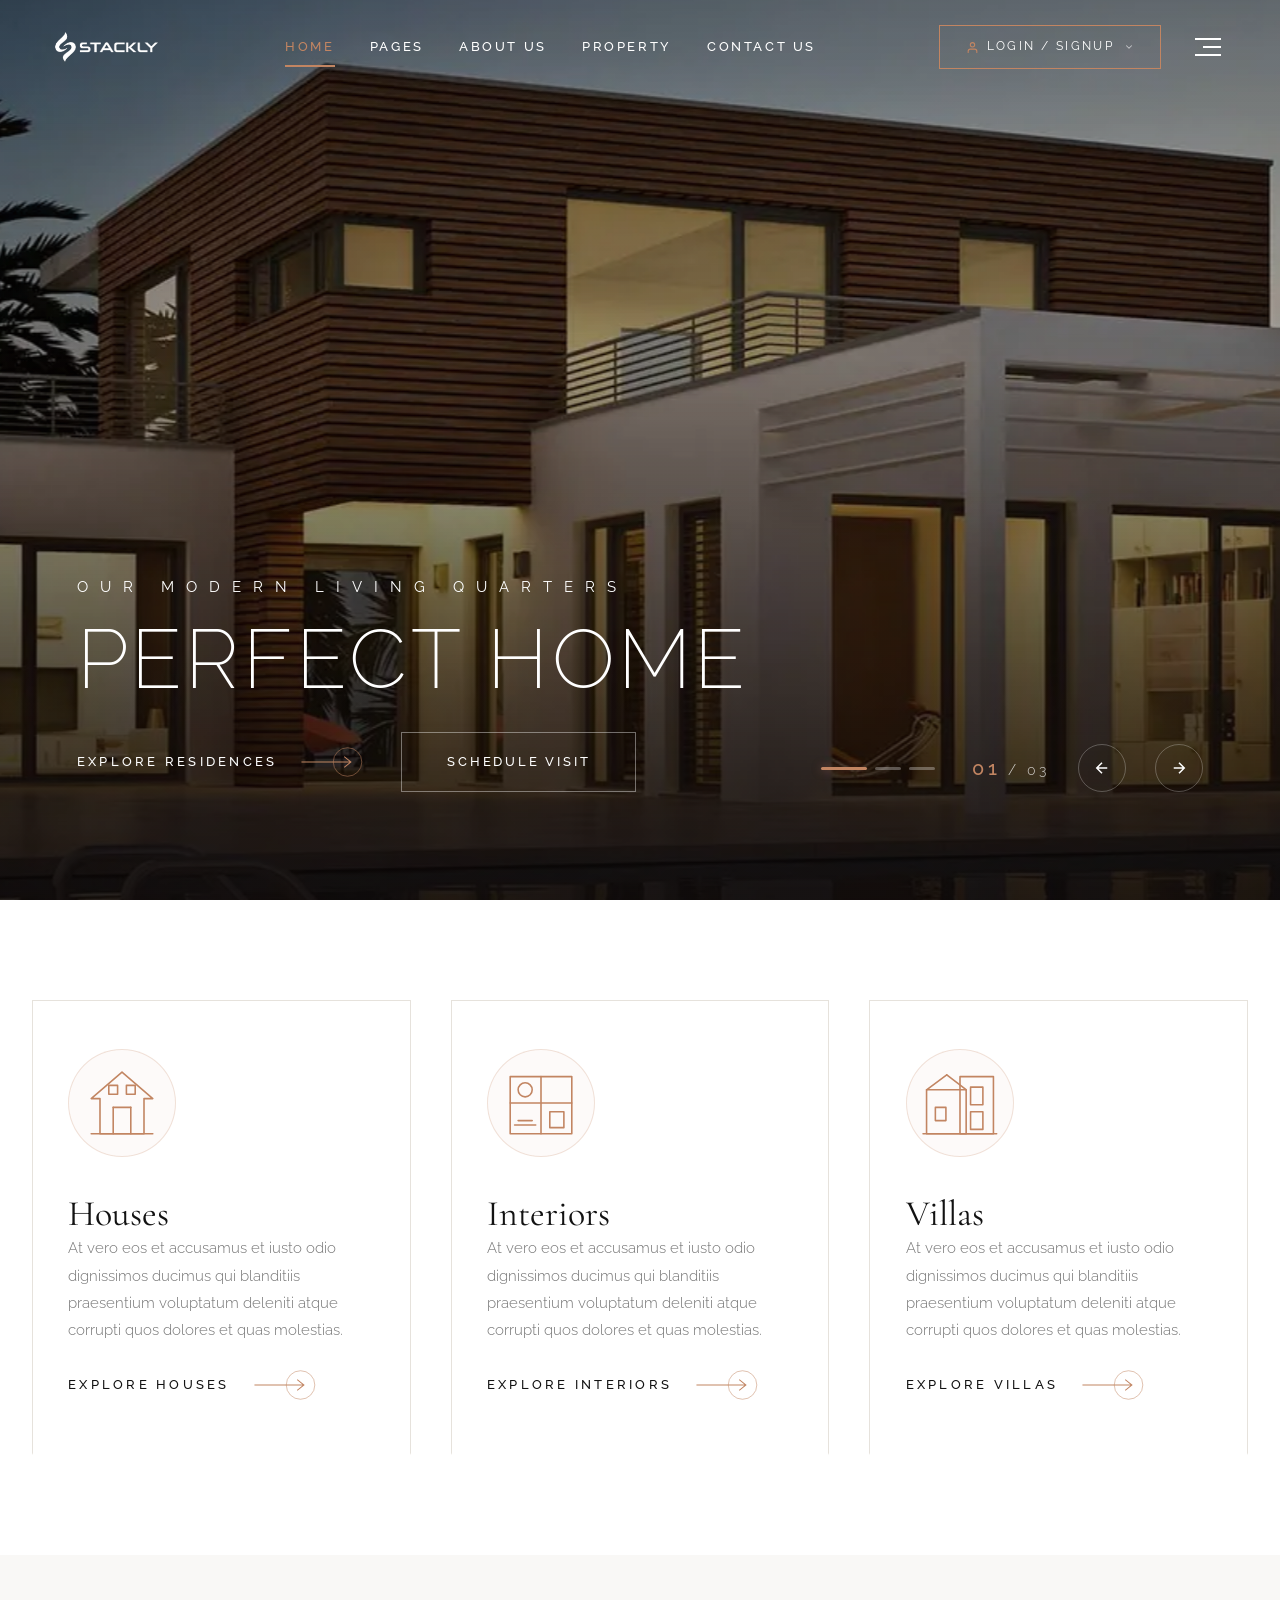
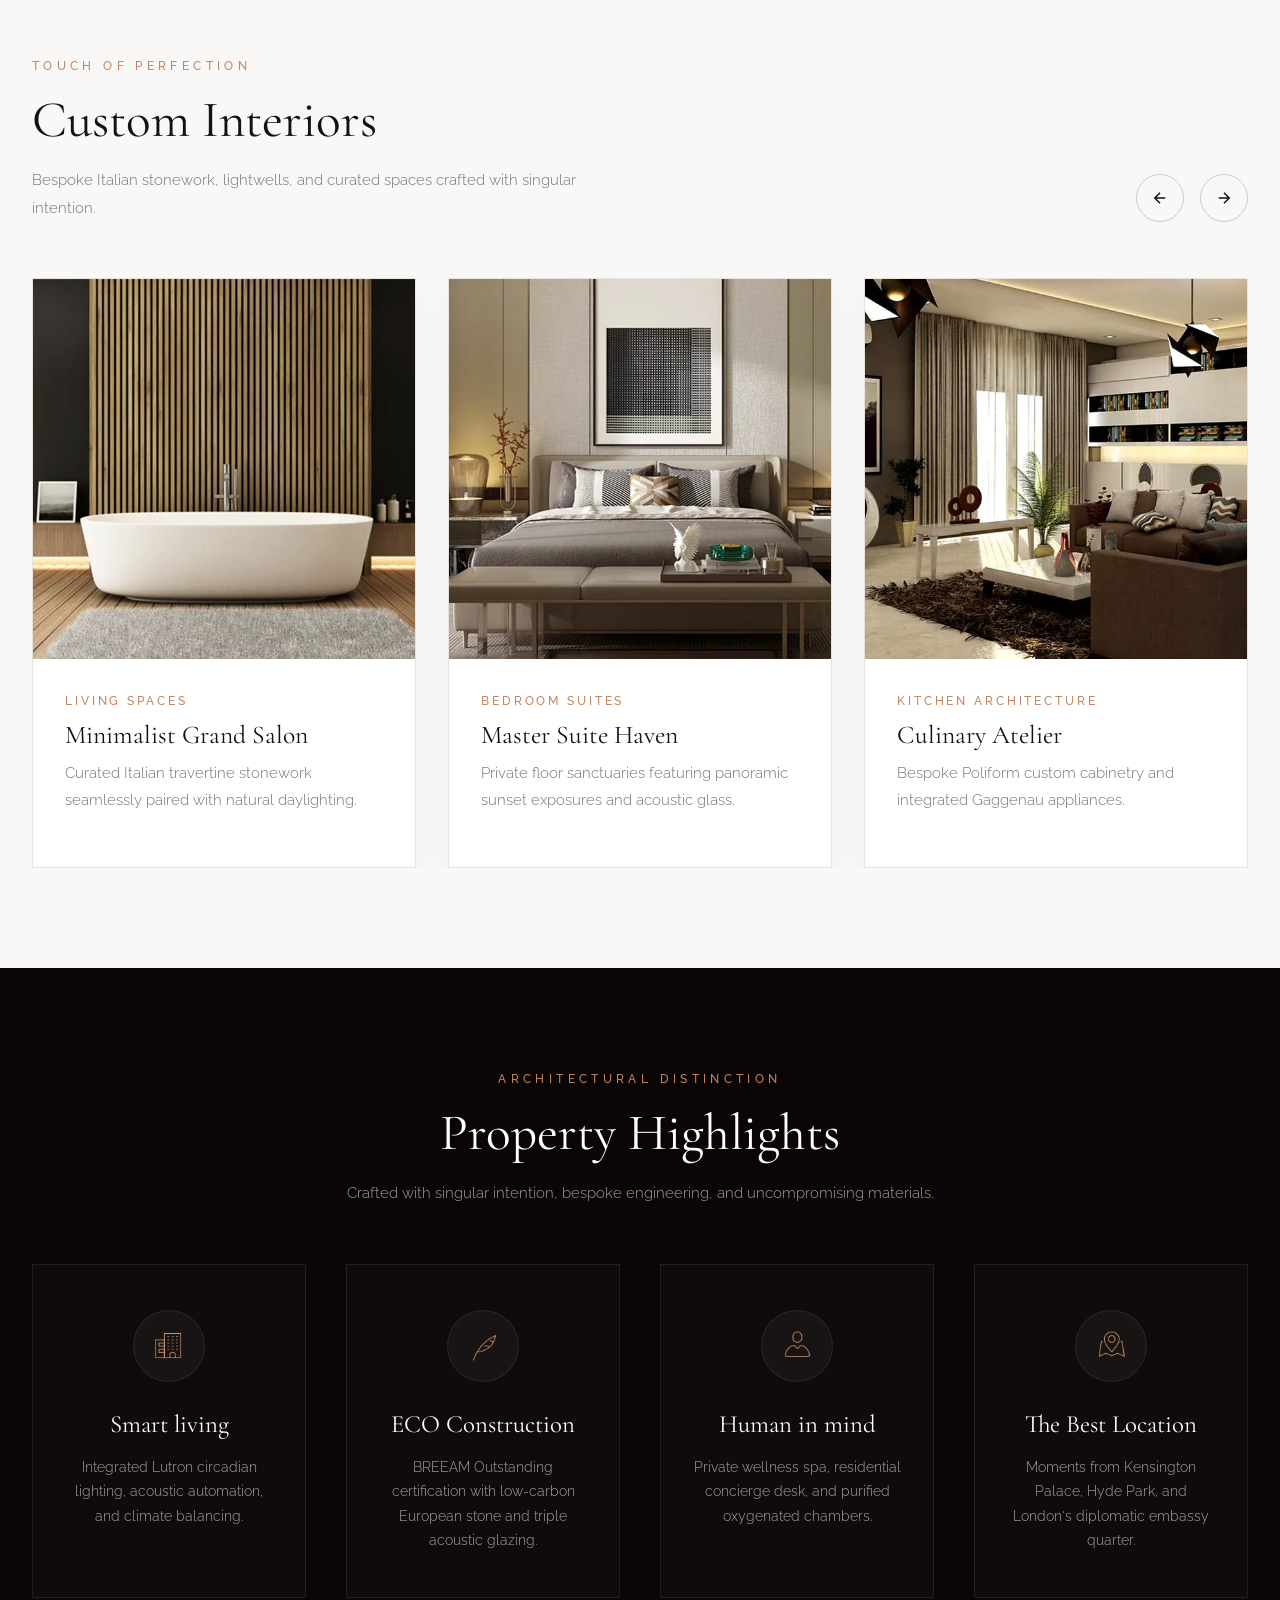
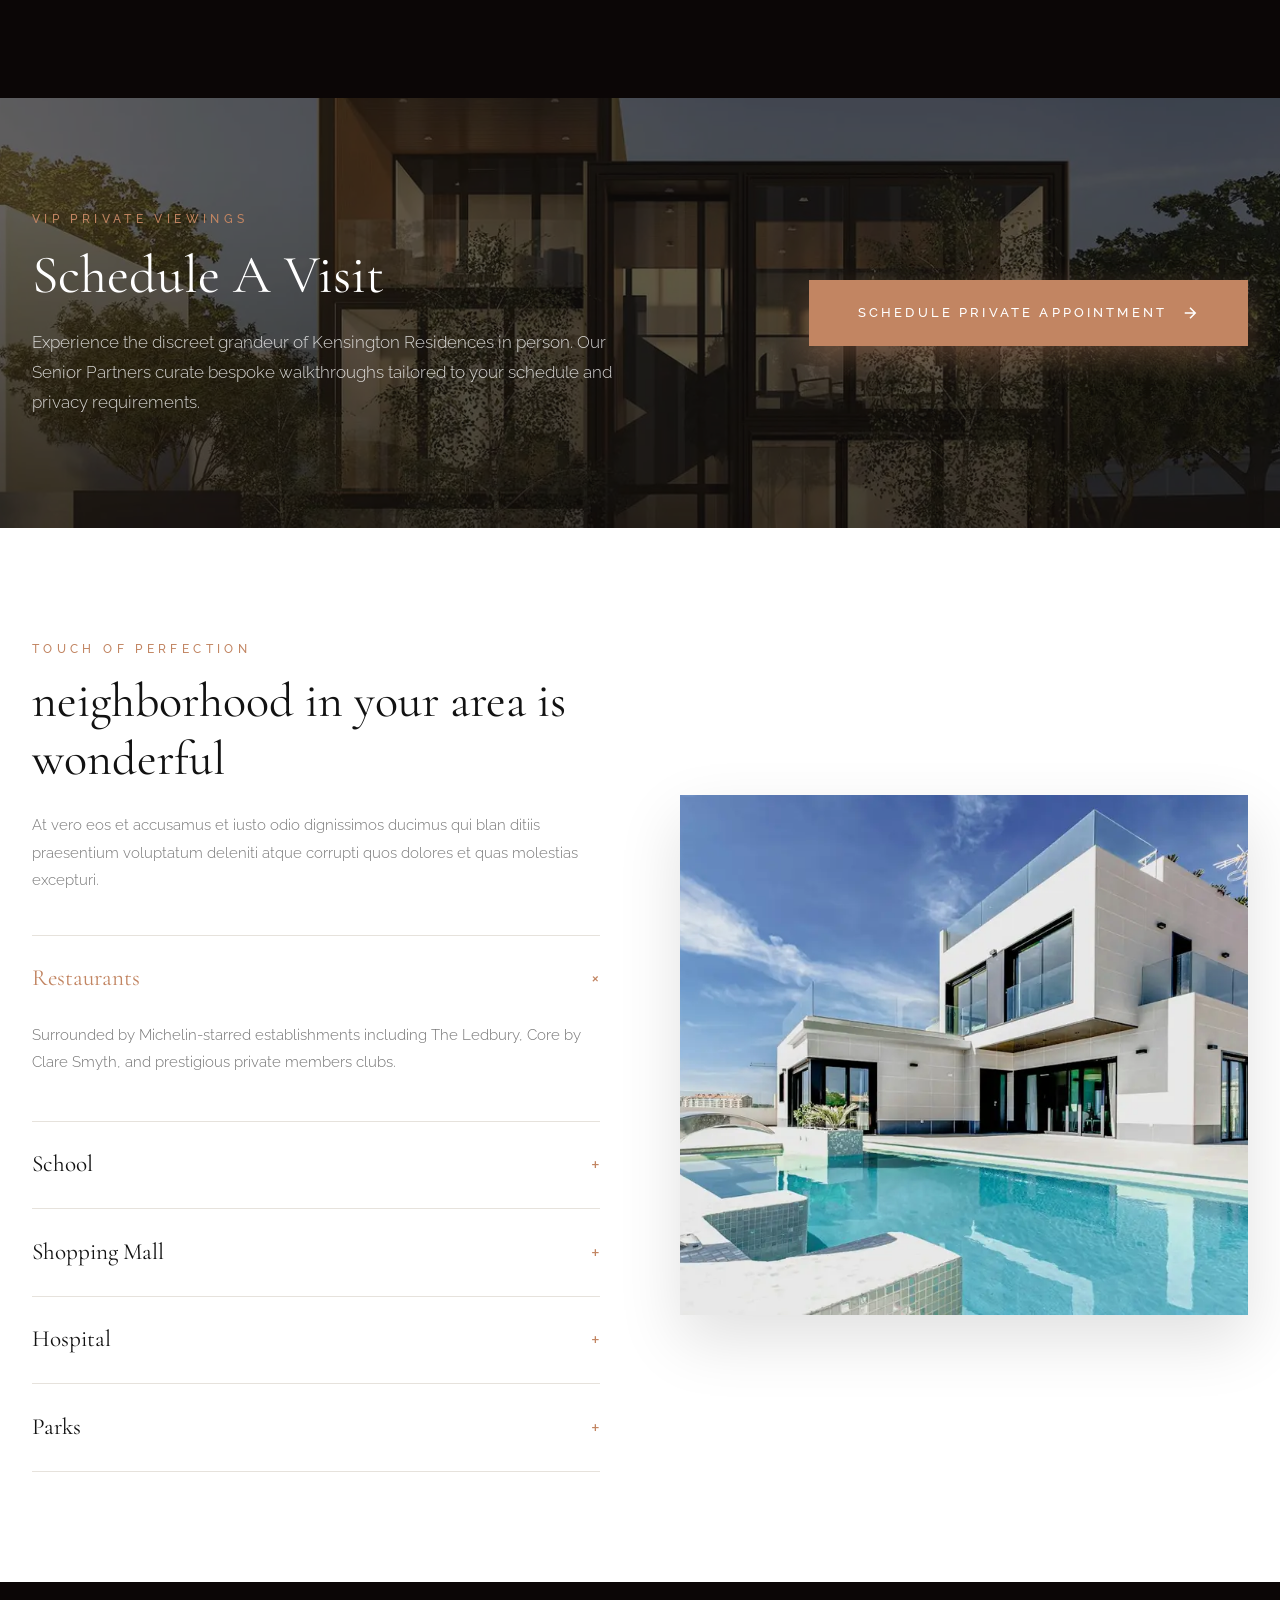
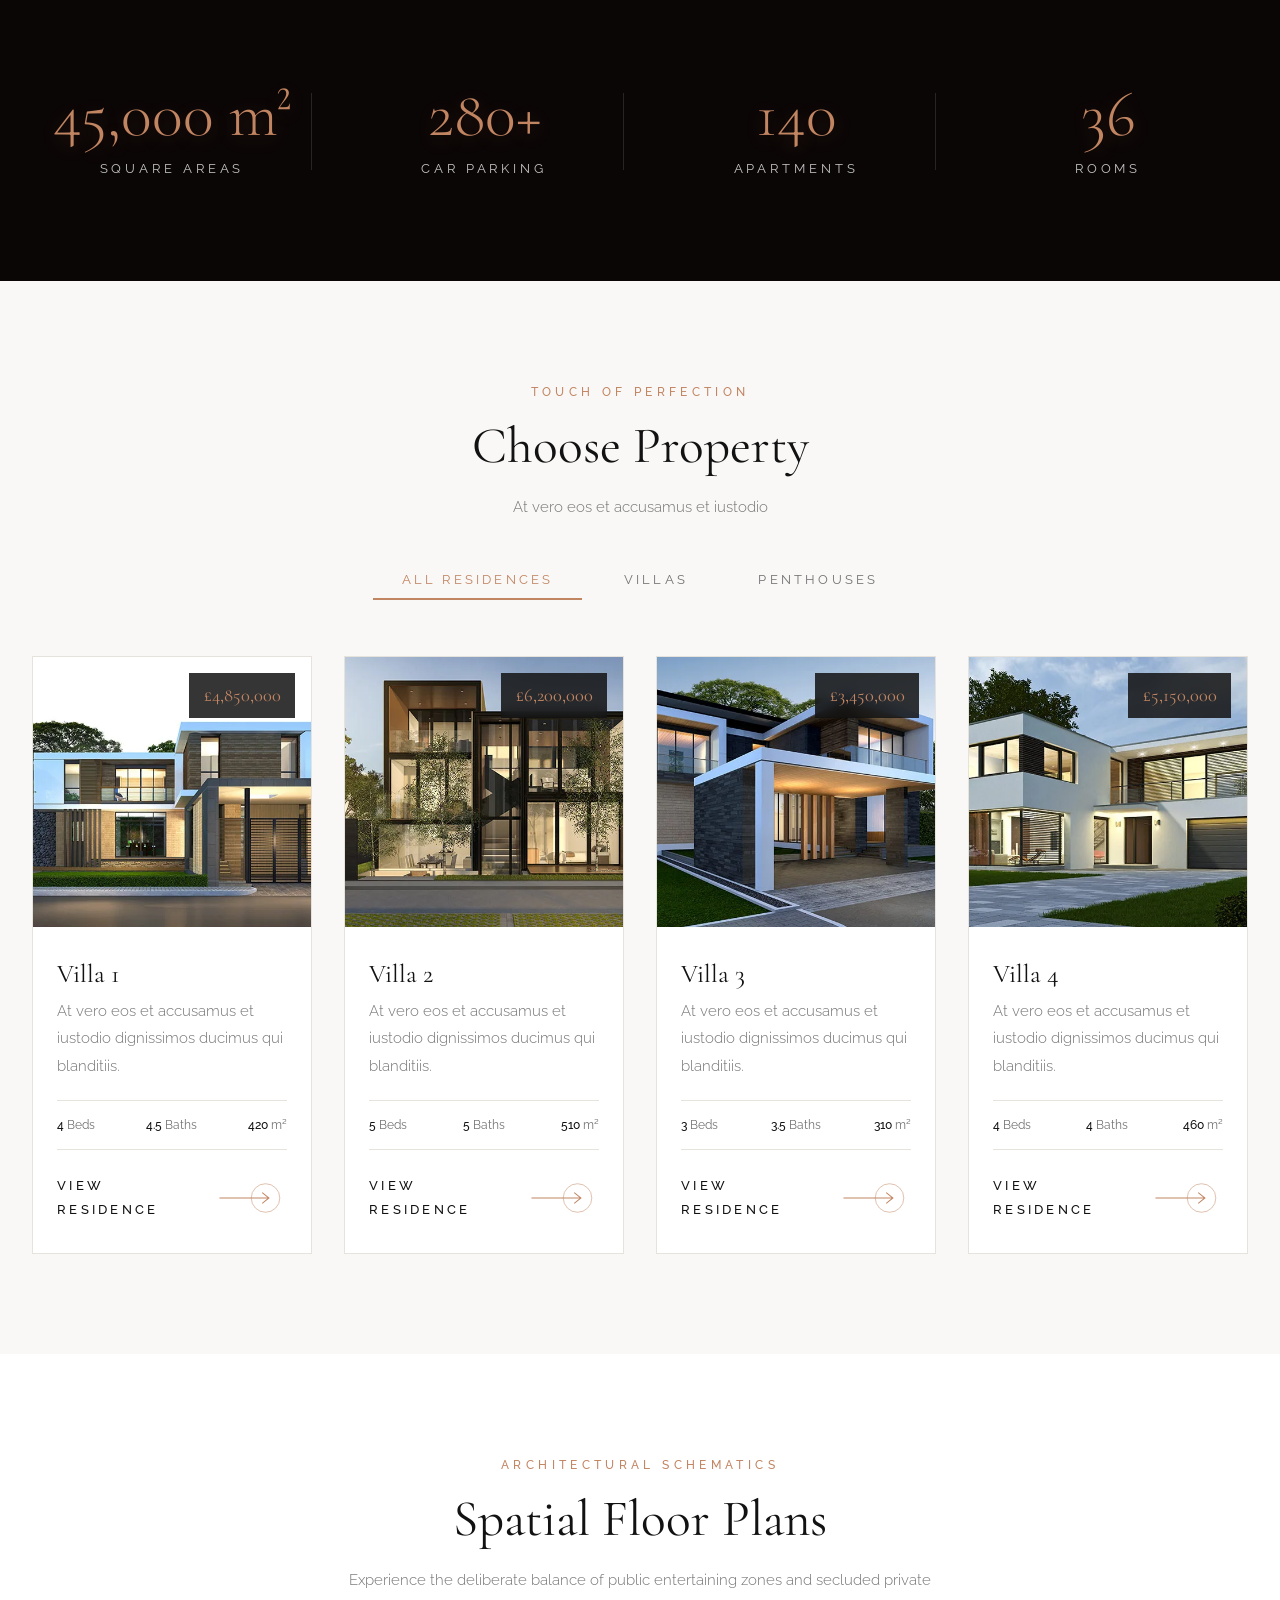
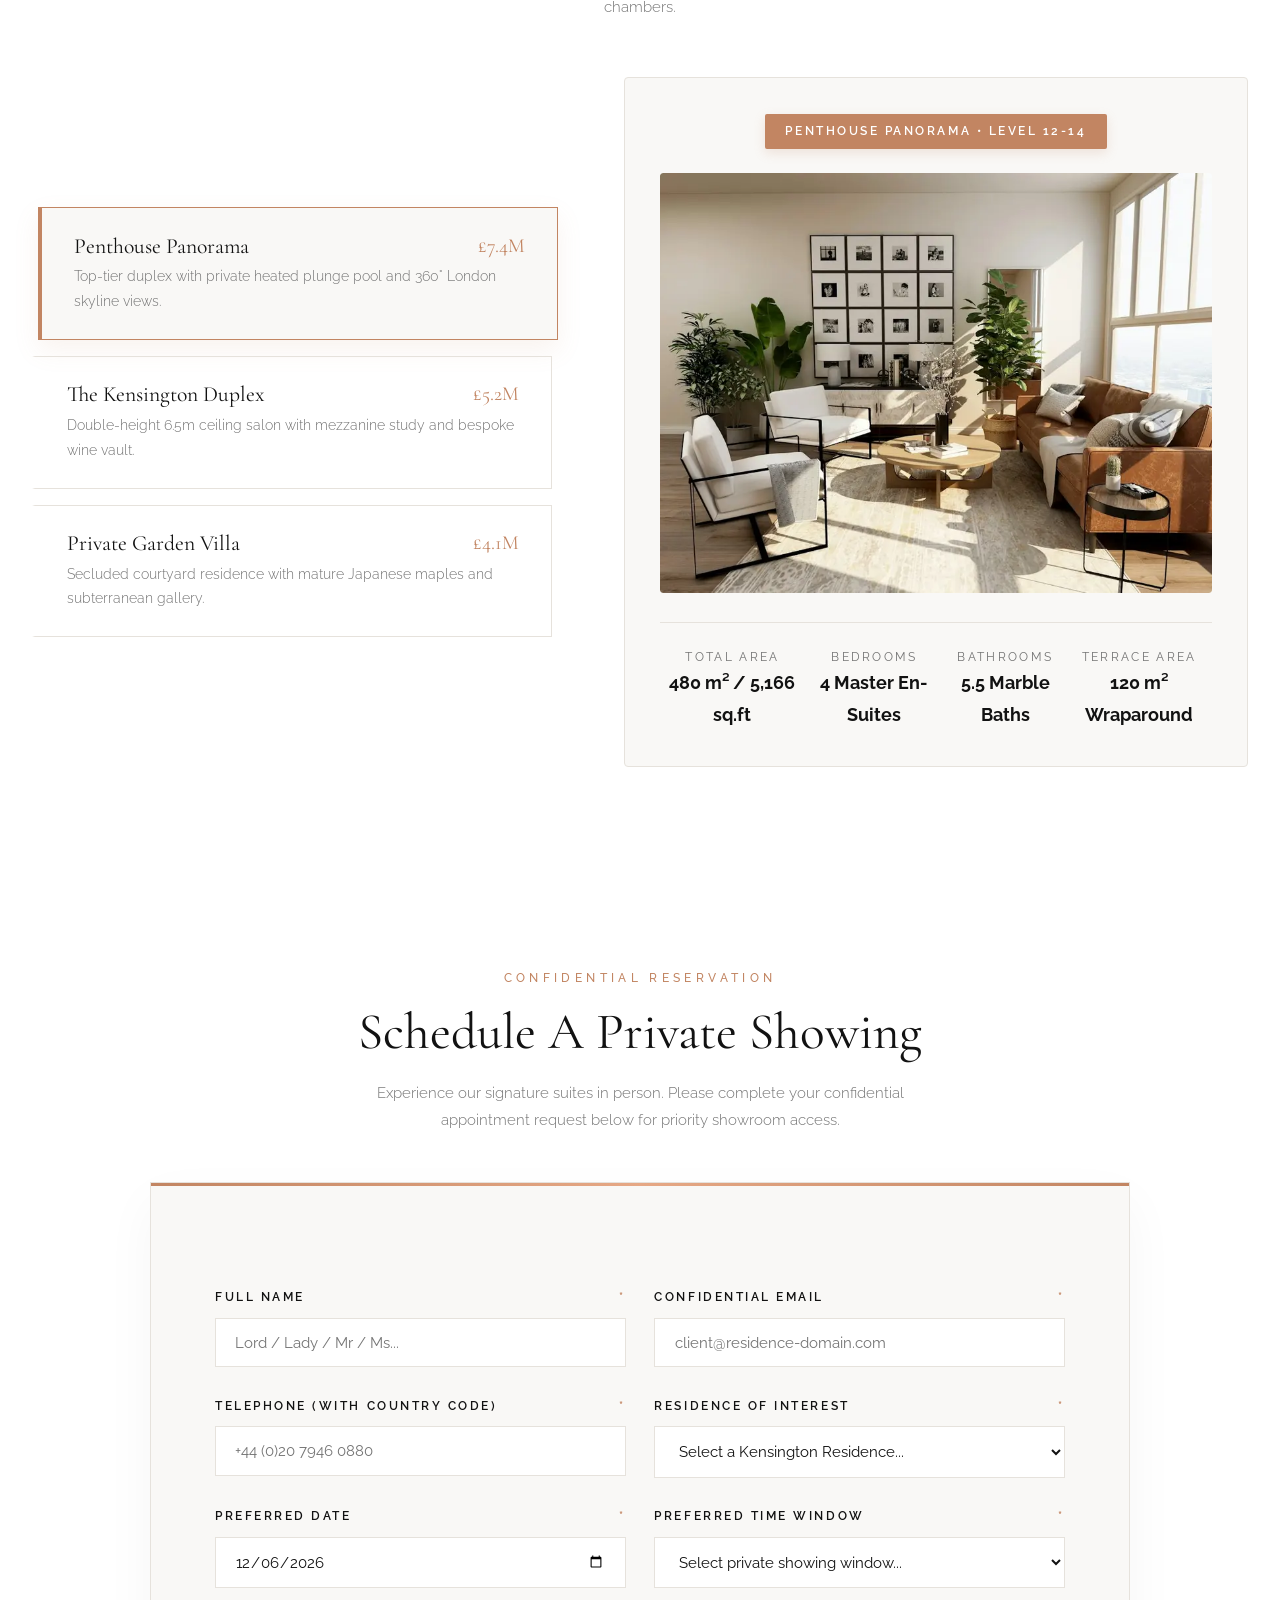
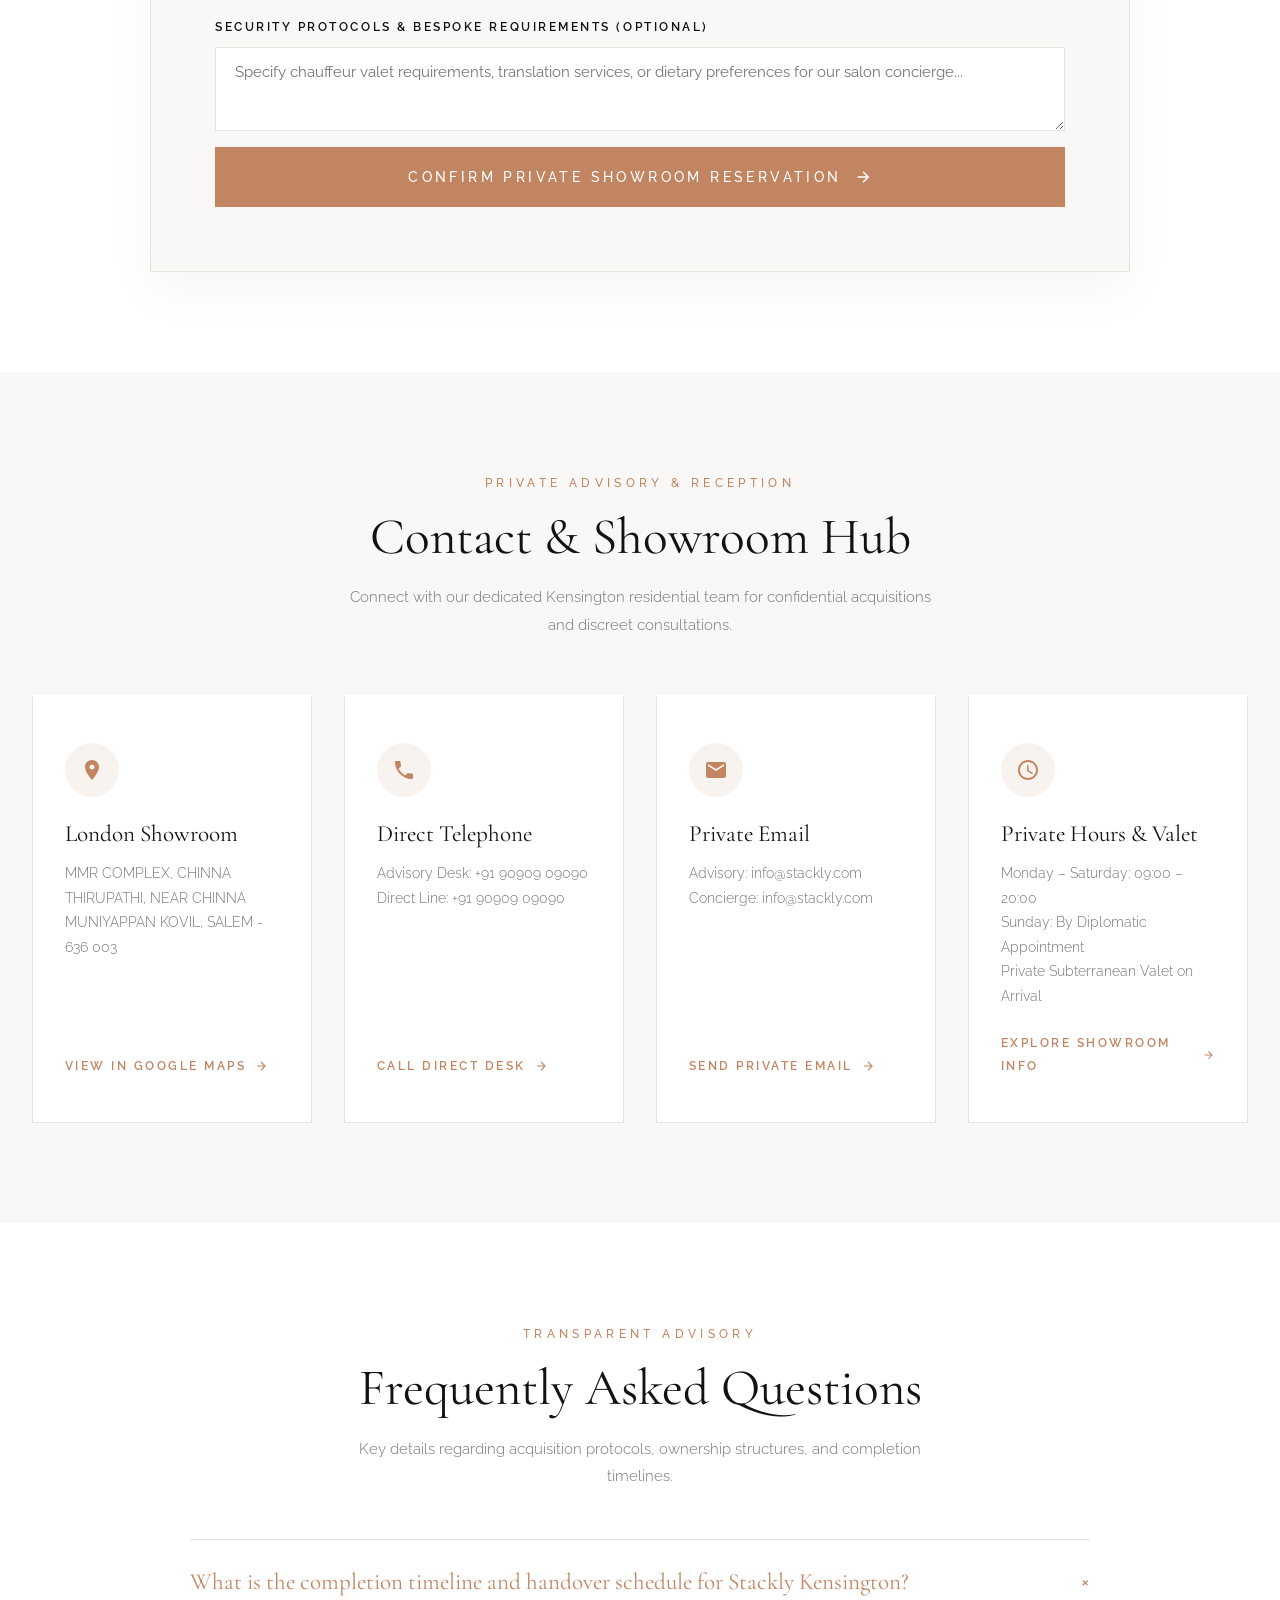
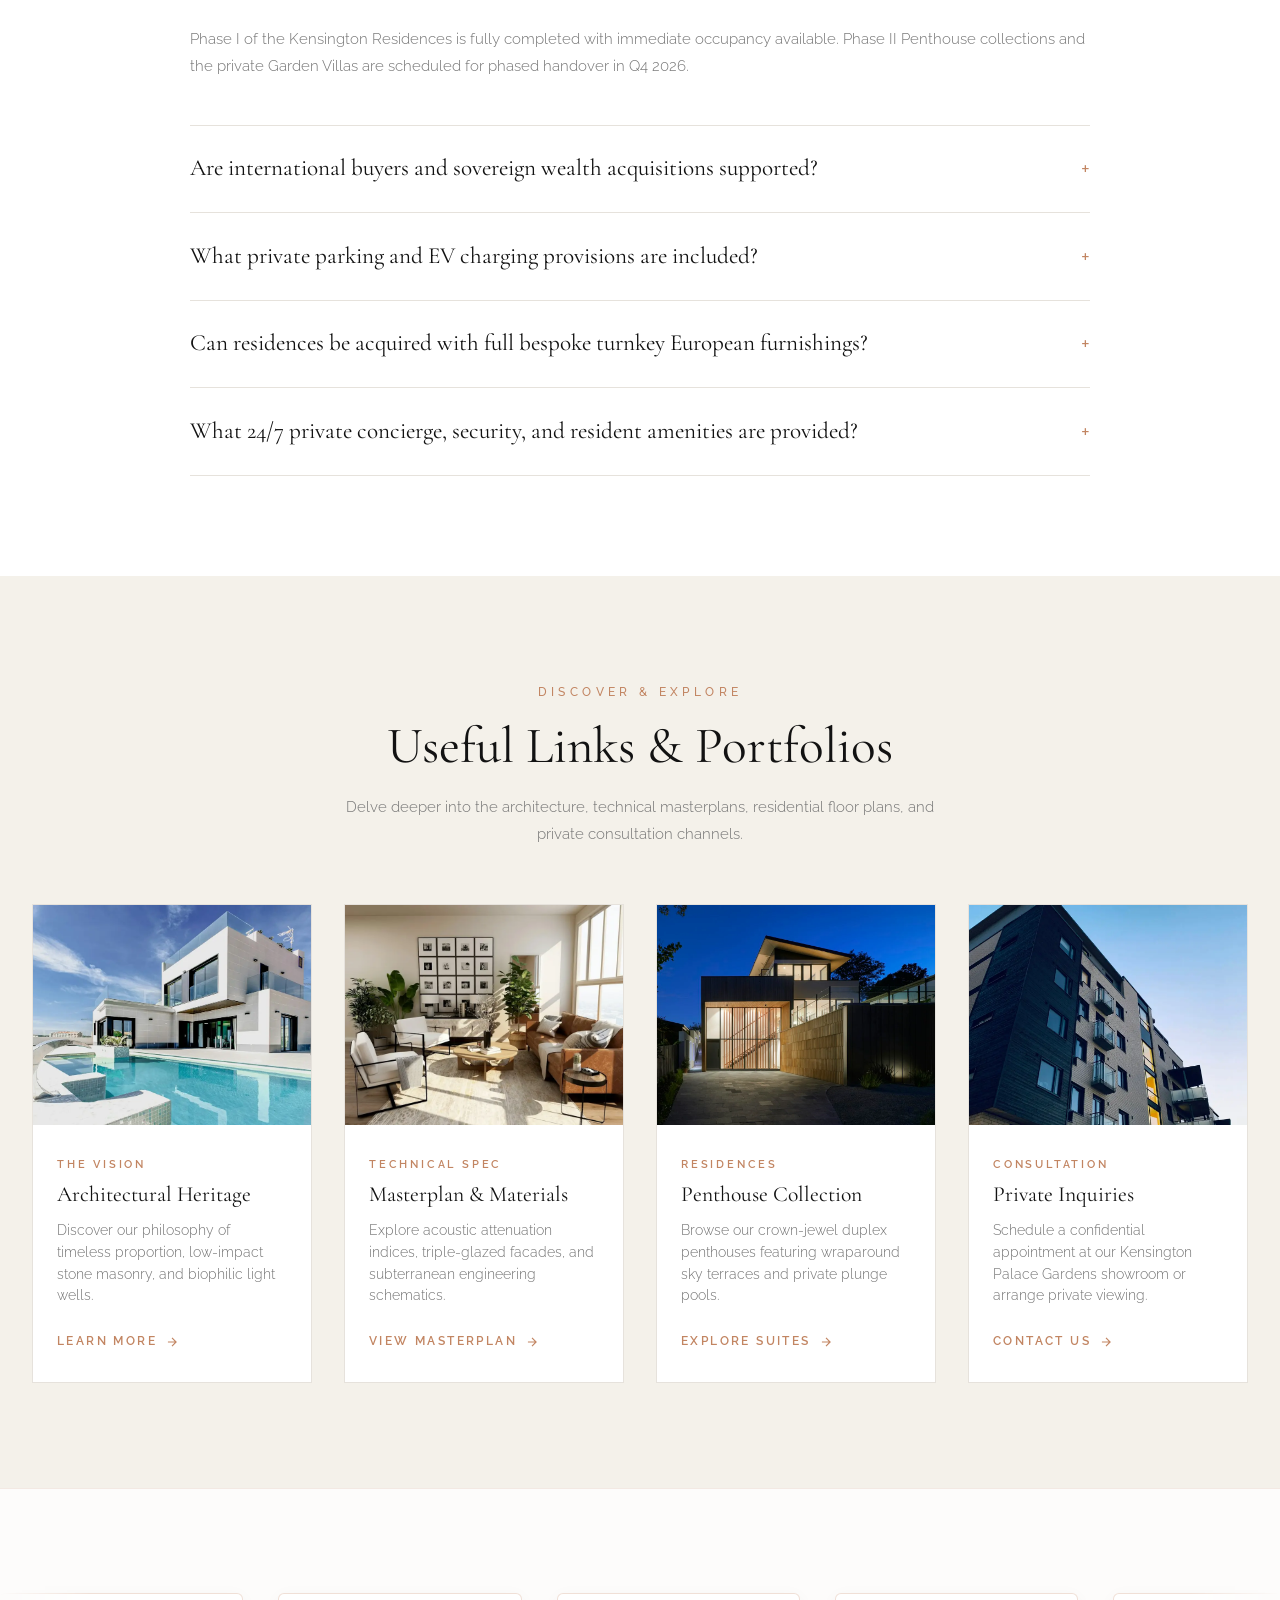
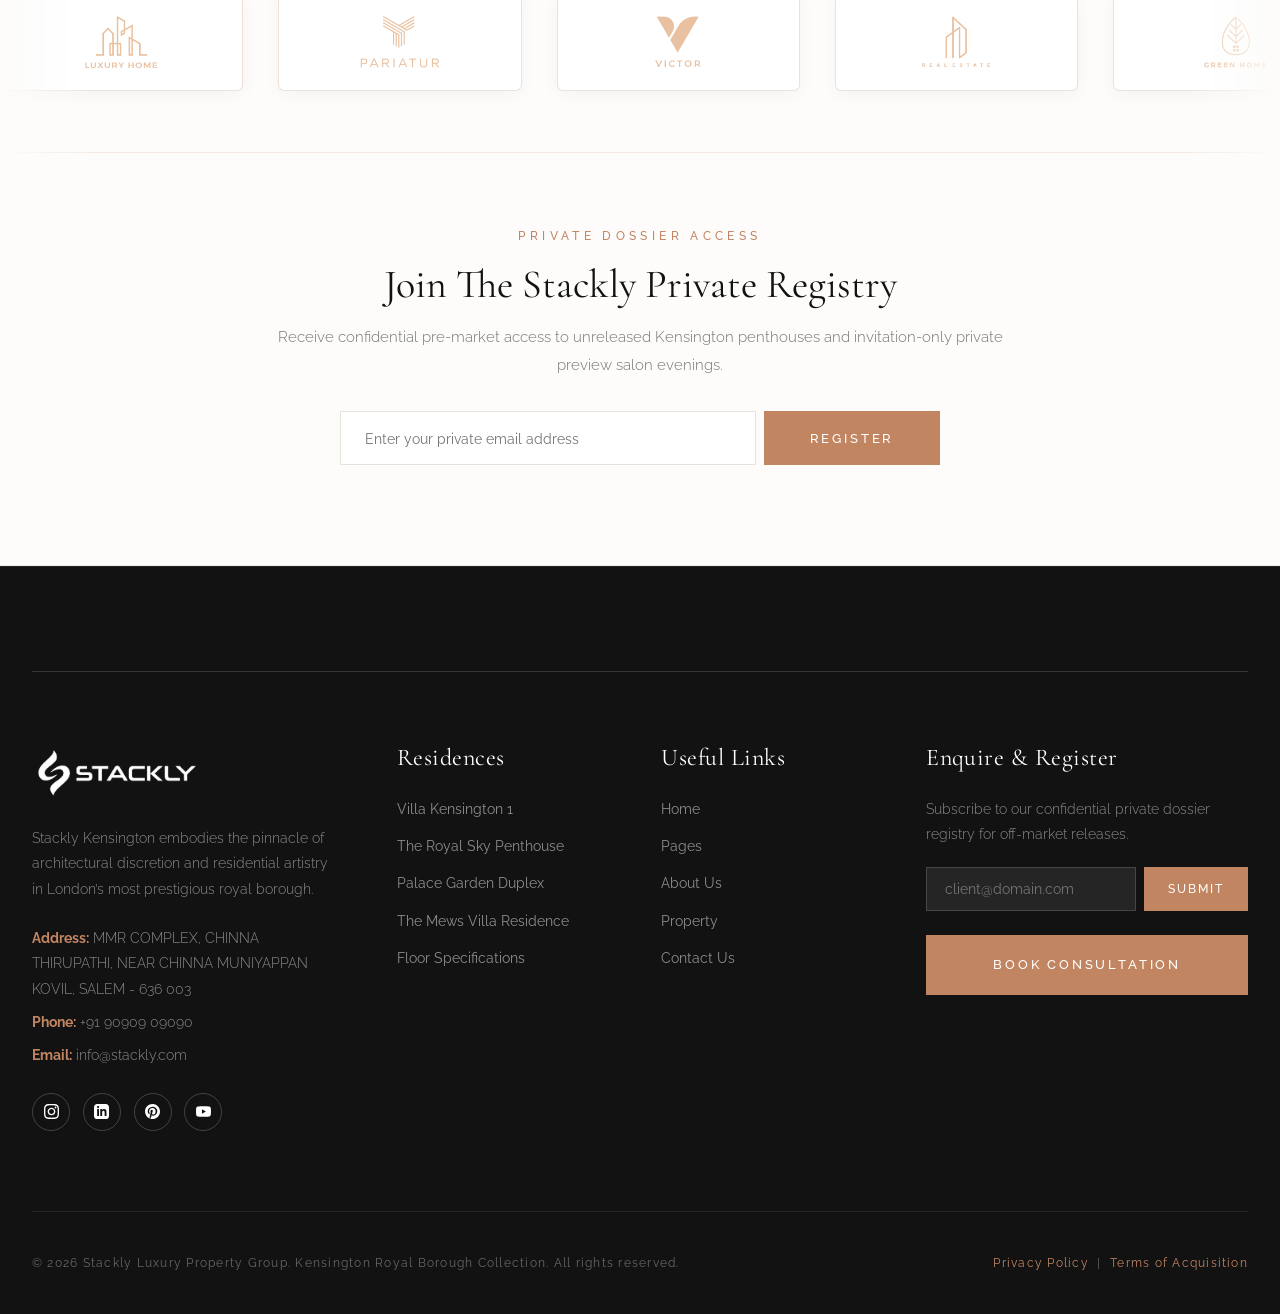
==== index.html @ f02368d8 "Add files via upload" ====
<!DOCTYPE html>
<html lang="en">
<head>
  <meta charset="UTF-8">
  <meta name="viewport" content="width=device-width, initial-scale=1.0">
  <title>Kensington – Stackly Luxury Real Estate & Residences</title>
  <meta name="description" content="Kensington – Hendon style luxury property management and residential showcase by Stackly.">
  <link rel="icon" type="image/webp" href="assets/images/stackly-logo-light.webp">
  
  <!-- Master Stylesheets -->
  <link rel="stylesheet" href="assets/css/style.css">
  <link rel="stylesheet" href="assets/css/responsive.css">
</head>
<body>

    <!-- ==========================================================================
       HEADER & NAVIGATION (HENDON KENSINGTON EXACT)
       ========================================================================== -->
  <header id="qodef-page-header" class="site-header">
    <div class="qodef-header-inner header-inner">
      <div class="qodef-header-logo-link">
        <a href="index.html" aria-label="Stackly Home">
          <img src="assets/images/stackly-logo-light.webp" alt="Stackly Logo" class="header-logo logo-light">
          <img src="assets/images/stackly-logo-dark.webp" alt="Stackly Logo" class="header-logo logo-dark">
        </a>
      </div>

      <nav class="qodef-header-navigation main-nav" aria-label="Primary Menu">
        <ul class="menu nav-menu">
          <li class="menu-item"><a href="index.html" class="nav-link active">Home</a></li>
          <li class="menu-item"><a href="pages.html" class="nav-link">Pages</a></li>
          <li class="menu-item"><a href="about-us.html" class="nav-link">About Us</a></li>
          <li class="menu-item"><a href="property.html" class="nav-link">Property</a></li>
          <li class="menu-item"><a href="contact.html" class="nav-link">Contact Us</a></li>
        </ul>
      </nav>

      <div class="qodef-header-widget-holder header-actions">
        <div class="header-auth-wrapper">
          <a href="login.html" class="btn-header-visit btn-header-cta header-auth-btn" id="header-auth-trigger" aria-label="Login or Sign Up">
            <svg class="header-auth-icon" width="13" height="13" viewBox="0 0 24 24" fill="none" stroke="currentColor" stroke-width="2" stroke-linecap="round" stroke-linejoin="round">
              <path d="M20 21v-2a4 4 0 0 0-4-4H8a4 4 0 0 0-4 4v2"></path>
              <circle cx="12" cy="7" r="4"></circle>
            </svg>
            <span>Login / Signup</span>
            <svg class="header-auth-caret" width="10" height="10" viewBox="0 0 24 24" fill="none" stroke="currentColor" stroke-width="2.5" stroke-linecap="round" stroke-linejoin="round">
              <polyline points="6 9 12 15 18 9"></polyline>
            </svg>
          </a>
          <div class="header-auth-dropdown" id="header-auth-dropdown" role="menu" aria-label="User Account Options">
            <a href="login.html" class="header-auth-drop-link" role="menuitem">
              <div class="drop-icon">
                <svg width="15" height="15" viewBox="0 0 24 24" fill="none" stroke="currentColor" stroke-width="2" stroke-linecap="round" stroke-linejoin="round">
                  <path d="M15 3h4a2 2 0 0 1 2 2v14a2 2 0 0 1-2 2h-4"></path>
                  <polyline points="10 17 15 12 10 7"></polyline>
                  <line x1="15" y1="12" x2="3" y2="12"></line>
                </svg>
              </div>
              <div class="drop-text">
                <span class="drop-title">Resident & Admin Login</span>
                <span class="drop-desc">Access resident dossier or administration</span>
              </div>
            </a>
            <div class="header-auth-divider"></div>
            <a href="signup.html" class="header-auth-drop-link" role="menuitem">
              <div class="drop-icon">
                <svg width="15" height="15" viewBox="0 0 24 24" fill="none" stroke="currentColor" stroke-width="2" stroke-linecap="round" stroke-linejoin="round">
                  <path d="M16 21v-2a4 4 0 0 0-4-4H5a4 4 0 0 0-4 4v2"></path>
                  <circle cx="8.5" cy="7" r="4"></circle>
                  <line x1="20" y1="8" x2="20" y2="14"></line>
                  <line x1="23" y1="11" x2="17" y2="11"></line>
                </svg>
              </div>
              <div class="drop-text">
                <span class="drop-title">Apply for Registry (Sign Up)</span>
                <span class="drop-desc">Prospective resident & investor registration</span>
              </div>
            </a>
          </div>
        </div>
        <div class="qodef-side-area-opener header-offcanvas-trigger" id="qodef-side-area-opener-trigger" aria-label="Side Area Opener">
          <span></span>
          <span></span>
          <span></span>
        </div>
      </div>
    </div>
  </header>

  <!-- OFFCANVAS SIDE AREA -->
  <div class="qodef-side-area-cover offcanvas-overlay" id="qodef-side-cover" aria-hidden="true"></div>
  <aside id="qodef-side-area" class="offcanvas-panel" aria-label="Side Area" aria-hidden="true">
    <button type="button" class="qodef-side-area-close offcanvas-close" id="qodef-side-close" aria-label="Close Side Area">
      <svg width="18" height="18" viewBox="0 0 24 24" fill="none" stroke="currentColor" stroke-width="2" stroke-linecap="round" stroke-linejoin="round">
        <line x1="18" y1="6" x2="6" y2="18"></line>
        <line x1="6" y1="6" x2="18" y2="18"></line>
      </svg>
    </button>
    <div>
      <a href="index.html" style="display:inline-block; margin-bottom:2rem;">
        <img src="assets/images/stackly-logo-light.webp" alt="Stackly" style="max-width:160px; display:block;">
      </a>
      <nav class="qodef-side-area-nav offcanvas-links">
        <a href="index.html" class="active">Home</a>
        <a href="pages.html">Pages</a>
        <a href="about-us.html">About Us</a>
        <a href="property.html">Property</a>
        <a href="contact.html">Contact Us</a>
      </nav>
    </div>
    <div style="border-top:1px solid rgba(255,255,255,0.1); padding-top:2rem;">
      <p style="color:#aaa; font-size:0.85rem; margin-bottom:0.5rem;"><strong style="color:var(--color-primary);">Address:</strong> MMR COMPLEX, CHINNA THIRUPATHI, NEAR CHINNA MUNIYAPPAN KOVIL, SALEM - 636 003</p>
      <p style="color:#aaa; font-size:0.85rem; margin-bottom:0.5rem;"><strong style="color:var(--color-primary);">Phone:</strong> <a href="tel:+919090909090" style="color:inherit; text-decoration:none;">+91 90909 09090</a></p>
      <p style="color:#aaa; font-size:0.85rem; margin-bottom:0.8rem;"><strong style="color:var(--color-primary);">Email:</strong> <a href="mailto:info@stackly.com" style="color:inherit; text-decoration:none;">info@stackly.com</a></p>
      <div style="padding-top:0.8rem; border-top:1px dashed rgba(255,255,255,0.1); display:flex; gap:1.2rem; align-items:center;">
        <a href="login.html" style="color:var(--color-primary); font-size:0.85rem; text-decoration:none; font-weight:500;">Resident Login</a>
        <span style="color:rgba(255,255,255,0.2);">•</span>
        <a href="signup.html" style="color:#aaa; font-size:0.85rem; text-decoration:none;">Sign Up</a>
      </div>
    </div>
  </aside>

  <main>
    <!-- ==========================================================================
         SECTION 1: HERO REVOLUTION SLIDER REPLICA
         ========================================================================== -->
    <section class="hendon-hero-slider hero-slider-section" id="hero-slider-section">
      <!-- Slide 1 -->
      <div class="hendon-hero-slide hero-slide active">
        <div class="hendon-slide-bg hero-slide-bg" style="background-image: url('assets/images/hero-slide-1.webp');"></div>
        <div class="hendon-static-layers hero-slide-content">
          <span class="hendon-layer-subtitle hero-tagline">OUR MODERN LIVING QUARTERS</span>
          <h1 class="hendon-layer-title hero-title">PERFECT HOME</h1>
          <div class="hendon-layer-button-wrap hero-cta-wrapper">
            <a class="qodef-button qodef-layout--minimal btn-kensington" href="404.html">
              <span class="qodef-m-text btn-text">EXPLORE RESIDENCES</span>
              <svg xmlns="http://www.w3.org/2000/svg" version="1.1" width="74px" height="40px" viewBox="0 0 74 40"><g><circle opacity="0.5" fill="none" stroke="#C28562" cx="71%" cy="50%" r="24%"></circle><circle fill="none" stroke="#C28562" cx="71%" cy="50%" r="24%"></circle></g><polygon fill="#C28562" points="49.525,14.265 48.898,15.044 54.481,19.541 6.444,19.541 6.444,20.541 54.464,20.541 48.901,24.954 49.522,25.737 56.7,20.044 "></polygon></svg>
            </a>
            <a href="404.html" class="btn-outline-white">SCHEDULE VISIT</a>
          </div>
        </div>
      </div>

      <!-- Slide 2 -->
      <div class="hendon-hero-slide hero-slide">
        <div class="hendon-slide-bg hero-slide-bg" style="background-image: url('assets/images/hero-slide-2.webp');"></div>
        <div class="hendon-static-layers hero-slide-content">
          <span class="hendon-layer-subtitle hero-tagline">CONTEMPORARY SOPHISTICATION</span>
          <h2 class="hendon-layer-title hero-title">TIMELESS LIVING</h2>
          <div class="hendon-layer-button-wrap hero-cta-wrapper">
            <a class="qodef-button qodef-layout--minimal btn-kensington" href="404.html">
              <span class="qodef-m-text btn-text">VIEW SPECIFICATIONS</span>
              <svg xmlns="http://www.w3.org/2000/svg" version="1.1" width="74px" height="40px" viewBox="0 0 74 40"><g><circle opacity="0.5" fill="none" stroke="#C28562" cx="71%" cy="50%" r="24%"></circle><circle fill="none" stroke="#C28562" cx="71%" cy="50%" r="24%"></circle></g><polygon fill="#C28562" points="49.525,14.265 48.898,15.044 54.481,19.541 6.444,19.541 6.444,20.541 54.464,20.541 48.901,24.954 49.522,25.737 56.7,20.044 "></polygon></svg>
            </a>
            <a href="404.html" class="btn-outline-white">ABOUT ARCHITECTURE</a>
          </div>
        </div>
      </div>

      <!-- Slide 3 -->
      <div class="hendon-hero-slide hero-slide">
        <div class="hendon-slide-bg hero-slide-bg" style="background-image: url('assets/images/hero-slide-3.webp');"></div>
        <div class="hendon-static-layers hero-slide-content">
          <span class="hendon-layer-subtitle hero-tagline">KENSINGTON EXCLUSIVE COLLECTION</span>
          <h2 class="hendon-layer-title hero-title">PRIVATE SUITES</h2>
          <div class="hendon-layer-button-wrap hero-cta-wrapper">
            <a class="qodef-button qodef-layout--minimal btn-kensington" href="404.html">
              <span class="qodef-m-text btn-text">REQUEST DOSSIER</span>
              <svg xmlns="http://www.w3.org/2000/svg" version="1.1" width="74px" height="40px" viewBox="0 0 74 40"><g><circle opacity="0.5" fill="none" stroke="#C28562" cx="71%" cy="50%" r="24%"></circle><circle fill="none" stroke="#C28562" cx="71%" cy="50%" r="24%"></circle></g><polygon fill="#C28562" points="49.525,14.265 48.898,15.044 54.481,19.541 6.444,19.541 6.444,20.541 54.464,20.541 48.901,24.954 49.522,25.737 56.7,20.044 "></polygon></svg>
            </a>
            <a href="404.html" class="btn-outline-white">ALL RESIDENCES</a>
          </div>
        </div>
      </div>

      <!-- Slide Nav Controls -->
      <div class="hendon-hero-controls hero-controls">
        <div class="hero-pagination-bullets" id="hero-pagination"></div>
        <div class="hendon-slide-counter hero-counter">
          <span class="current-slide">01</span> / <span class="total-slides">03</span>
        </div>
        <button class="hendon-nav-btn hero-nav-btn hero-prev-btn" aria-label="Previous Slide">
          <svg viewBox="0 0 24 24"><path d="M19 12H5M12 19l-7-7 7-7" stroke="currentColor" stroke-width="2" fill="none"/></svg>
        </button>
        <button class="hendon-nav-btn hero-nav-btn hero-next-btn" aria-label="Next Slide">
          <svg viewBox="0 0 24 24"><path d="M5 12h14M12 5l7 7-7 7" stroke="currentColor" stroke-width="2" fill="none"/></svg>
        </button>
      </div>
    </section>

    <!-- ==========================================================================
         SECTION 2: HOUSES, INTERIORS, VILLAS (3-COLUMN SHOWCASE WITH SVGS)
         ========================================================================== -->
    <section class="section-triple-showcase" id="architectural-concepts">
      <div class="container">
        <div class="triple-grid">
          <!-- Item 1: Houses -->
          <div class="qodef-banner qodef-layout--with-custom-icon triple-item stagger-item">
            <div class="qodef-m-custom-icon">
              <svg version="1.1" xmlns="http://www.w3.org/2000/svg" width="96px" height="96px" viewBox="0 0 100 100" class="concept-icon-svg">
                <g fill="none" stroke="#C28562" stroke-width="1.5" stroke-linecap="round" stroke-linejoin="round">
                  <polygon class="svg-path-frame" pathLength="100" points="50,15 15,45 25,45 25,85 75,85 75,45 85,45"/>
                  <line class="svg-path-line" pathLength="100" x1="40" y1="85" x2="40" y2="55"/>
                  <line class="svg-path-line" pathLength="100" x1="60" y1="85" x2="60" y2="55"/>
                  <line class="svg-path-line" pathLength="100" x1="40" y1="55" x2="60" y2="55"/>
                  <line class="svg-path-base" pathLength="100" x1="15" y1="85" x2="85" y2="85"/>
                  <rect class="svg-path-detail" pathLength="100" x="35" y="30" width="10" height="10"/>
                  <rect class="svg-path-detail" pathLength="100" x="55" y="30" width="10" height="10"/>
                </g>
              </svg>
            </div>
            <h3 class="qodef-m-title">Houses</h3>
            <p>At vero eos et accusamus et iusto odio dignissimos ducimus qui blanditiis praesentium voluptatum deleniti atque corrupti quos dolores et quas molestias.</p>
            <a class="qodef-button qodef-layout--minimal btn-kensington" href="404.html">
              <span class="qodef-m-text btn-text">EXPLORE HOUSES</span>
              <svg xmlns="http://www.w3.org/2000/svg" version="1.1" width="74px" height="40px" viewBox="0 0 74 40"><g><circle opacity="0.5" fill="none" stroke="#C28562" cx="71%" cy="50%" r="24%"></circle><circle fill="none" stroke="#C28562" cx="71%" cy="50%" r="24%"></circle></g><polygon fill="#C28562" points="49.525,14.265 48.898,15.044 54.481,19.541 6.444,19.541 6.444,20.541 54.464,20.541 48.901,24.954 49.522,25.737 56.7,20.044 "></polygon></svg>
            </a>
          </div>

          <!-- Item 2: Interiors -->
          <div class="qodef-banner qodef-layout--with-custom-icon triple-item stagger-item">
            <div class="qodef-m-custom-icon">
              <svg version="1.1" xmlns="http://www.w3.org/2000/svg" width="96px" height="96px" viewBox="0 0 100 100" class="concept-icon-svg">
                <g fill="none" stroke="#C28562" stroke-width="1.5" stroke-linecap="round" stroke-linejoin="round">
                  <rect class="svg-path-frame" pathLength="100" x="15" y="20" width="70" height="65"/>
                  <line class="svg-path-line" pathLength="100" x1="15" y1="50" x2="85" y2="50"/>
                  <line class="svg-path-line" pathLength="100" x1="50" y1="20" x2="50" y2="85"/>
                  <circle class="svg-path-circle" pathLength="100" cx="32" cy="35" r="8"/>
                  <rect class="svg-path-detail" pathLength="100" x="60" y="60" width="16" height="18"/>
                  <line class="svg-path-detail" pathLength="100" x1="20" y1="75" x2="44" y2="75"/>
                  <line class="svg-path-detail" pathLength="100" x1="24" y1="70" x2="40" y2="70"/>
                </g>
              </svg>
            </div>
            <h3 class="qodef-m-title">Interiors</h3>
            <p>At vero eos et accusamus et iusto odio dignissimos ducimus qui blanditiis praesentium voluptatum deleniti atque corrupti quos dolores et quas molestias.</p>
            <a class="qodef-button qodef-layout--minimal btn-kensington" href="404.html">
              <span class="qodef-m-text btn-text">EXPLORE INTERIORS</span>
              <svg xmlns="http://www.w3.org/2000/svg" version="1.1" width="74px" height="40px" viewBox="0 0 74 40"><g><circle opacity="0.5" fill="none" stroke="#C28562" cx="71%" cy="50%" r="24%"></circle><circle fill="none" stroke="#C28562" cx="71%" cy="50%" r="24%"></circle></g><polygon fill="#C28562" points="49.525,14.265 48.898,15.044 54.481,19.541 6.444,19.541 6.444,20.541 54.464,20.541 48.901,24.954 49.522,25.737 56.7,20.044 "></polygon></svg>
            </a>
          </div>

          <!-- Item 3: Villas -->
          <div class="qodef-banner qodef-layout--with-custom-icon triple-item stagger-item">
            <div class="qodef-m-custom-icon">
              <svg version="1.1" xmlns="http://www.w3.org/2000/svg" width="96px" height="96px" viewBox="0 0 100 100" class="concept-icon-svg">
                <g fill="none" stroke="#C28562" stroke-width="1.5" stroke-linecap="round" stroke-linejoin="round">
                  <rect class="svg-path-frame" pathLength="100" x="12" y="35" width="45" height="50"/>
                  <rect class="svg-path-frame" pathLength="100" x="50" y="20" width="38" height="65"/>
                  <line class="svg-path-base" pathLength="100" x1="8" y1="85" x2="92" y2="85"/>
                  <line class="svg-path-line" pathLength="100" x1="12" y1="35" x2="35" y2="18"/>
                  <line class="svg-path-line" pathLength="100" x1="35" y1="18" x2="57" y2="35"/>
                  <rect class="svg-path-detail" pathLength="100" x="22" y="55" width="12" height="15"/>
                  <rect class="svg-path-detail" pathLength="100" x="62" y="32" width="14" height="20"/>
                  <rect class="svg-path-detail" pathLength="100" x="62" y="60" width="14" height="20"/>
                </g>
              </svg>
            </div>
            <h3 class="qodef-m-title">Villas</h3>
            <p>At vero eos et accusamus et iusto odio dignissimos ducimus qui blanditiis praesentium voluptatum deleniti atque corrupti quos dolores et quas molestias.</p>
            <a class="qodef-button qodef-layout--minimal btn-kensington" href="404.html">
              <span class="qodef-m-text btn-text">EXPLORE VILLAS</span>
              <svg xmlns="http://www.w3.org/2000/svg" version="1.1" width="74px" height="40px" viewBox="0 0 74 40"><g><circle opacity="0.5" fill="none" stroke="#C28562" cx="71%" cy="50%" r="24%"></circle><circle fill="none" stroke="#C28562" cx="71%" cy="50%" r="24%"></circle></g><polygon fill="#C28562" points="49.525,14.265 48.898,15.044 54.481,19.541 6.444,19.541 6.444,20.541 54.464,20.541 48.901,24.954 49.522,25.737 56.7,20.044 "></polygon></svg>
            </a>
          </div>
        </div>
      </div>
    </section>

    <!-- ==========================================================================
         SECTION 3: CUSTOM INTERIORS GALLERY CAROUSEL (MASKED REVEAL & PARALLAX)
         ========================================================================== -->
    <section class="section-gallery-slider" id="interiors-gallery">
      <div class="container">
        <div style="display:flex; justify-content:space-between; align-items:flex-end; margin-bottom:3.5rem;">
          <div>
            <span class="section-subtitle">TOUCH OF PERFECTION</span>
            <h2 class="section-title">Custom Interiors</h2>
            <p class="section-desc" style="margin-bottom:0;">Bespoke Italian stonework, lightwells, and curated spaces crafted with singular intention.</p>
          </div>
          <div style="display:flex; gap:1rem;">
            <button class="hendon-nav-btn hero-nav-btn gallery-prev-btn" style="color:#111; border-color:#ccc;" aria-label="Previous Gallery Image">
              <svg viewBox="0 0 24 24"><path d="M19 12H5M12 19l-7-7 7-7" stroke="currentColor" stroke-width="2" fill="none"/></svg>
            </button>
            <button class="hendon-nav-btn hero-nav-btn gallery-next-btn" style="color:#111; border-color:#ccc;" aria-label="Next Gallery Image">
              <svg viewBox="0 0 24 24"><path d="M5 12h14M12 5l7 7-7 7" stroke="currentColor" stroke-width="2" fill="none"/></svg>
            </button>
          </div>
        </div>

        <div class="gallery-carousel">
          <div class="gallery-track">
            <div class="gallery-card masked-reveal-box">
              <div class="gallery-img-wrap"><img src="assets/images/gallery-interior-1.webp" alt="Minimalist Grand Salon"></div>
              <div class="gallery-card-content">
                <span class="gallery-card-tag">LIVING SPACES</span>
                <h4>Minimalist Grand Salon</h4>
                <p>Curated Italian travertine stonework seamlessly paired with natural daylighting.</p>
              </div>
            </div>

            <div class="gallery-card masked-reveal-box">
              <div class="gallery-img-wrap"><img src="assets/images/gallery-interior-2.webp" alt="Master Suite Haven"></div>
              <div class="gallery-card-content">
                <span class="gallery-card-tag">BEDROOM SUITES</span>
                <h4>Master Suite Haven</h4>
                <p>Private floor sanctuaries featuring panoramic sunset exposures and acoustic glass.</p>
              </div>
            </div>

            <div class="gallery-card masked-reveal-box">
              <div class="gallery-img-wrap"><img src="assets/images/gallery-interior-3.webp" alt="Culinary Atelier"></div>
              <div class="gallery-card-content">
                <span class="gallery-card-tag">KITCHEN ARCHITECTURE</span>
                <h4>Culinary Atelier</h4>
                <p>Bespoke Poliform custom cabinetry and integrated Gaggenau appliances.</p>
              </div>
            </div>

            <div class="gallery-card masked-reveal-box">
              <div class="gallery-img-wrap"><img src="assets/images/gallery-interior-4.webp" alt="Marble En-Suite Spa"></div>
              <div class="gallery-card-content">
                <span class="gallery-card-tag">BATHROOM RETREAT</span>
                <h4>Marble En-Suite Spa</h4>
                <p>Hand-selected monolithic Arabescato marble and freestanding soaking baths.</p>
              </div>
            </div>
          </div>
        </div>
      </div>
    </section>

    <!-- ==========================================================================
         SECTION 4: PROPERTY HIGHLIGHTS (STAGGERED FADE-UP & HOVER EFFECTS)
         ========================================================================== -->
    <section class="section-features property-highlights-section" id="property-highlights">
      <div class="container">
        <div class="text-center" style="margin-bottom: 3.5rem;">
          <span class="section-subtitle">ARCHITECTURAL DISTINCTION</span>
          <h2 class="section-title" style="color:#ffffff;">Property Highlights</h2>
          <p class="section-desc" style="color:#a0a0a0; margin:0 auto;">Crafted with singular intention, bespoke engineering, and uncompromising materials.</p>
        </div>
        <div class="features-grid">
          <!-- Feature 1 -->
          <div class="highlight-box stagger-item">
            <div class="highlight-icon-wrap">
              <img src="assets/images/feature-icon-1.webp" alt="Smart living">
            </div>
            <h4>Smart living</h4>
            <p>Integrated Lutron circadian lighting, acoustic automation, and climate balancing.</p>
          </div>

          <!-- Feature 2 -->
          <div class="highlight-box stagger-item">
            <div class="highlight-icon-wrap">
              <img src="assets/images/feature-icon-2.webp" alt="ECO Construction">
            </div>
            <h4>ECO Construction</h4>
            <p>BREEAM Outstanding certification with low-carbon European stone and triple acoustic glazing.</p>
          </div>

          <!-- Feature 3 -->
          <div class="highlight-box stagger-item">
            <div class="highlight-icon-wrap">
              <img src="assets/images/feature-icon-3.webp" alt="Human in mind">
            </div>
            <h4>Human in mind</h4>
            <p>Private wellness spa, residential concierge desk, and purified oxygenated chambers.</p>
          </div>

          <!-- Feature 4 -->
          <div class="highlight-box stagger-item">
            <div class="highlight-icon-wrap">
              <img src="assets/images/feature-icon-4.webp" alt="The Best Location">
            </div>
            <h4>The Best Location</h4>
            <p>Moments from Kensington Palace, Hyde Park, and London's diplomatic embassy quarter.</p>
          </div>
        </div>
      </div>
    </section>

    <!-- ==========================================================================
         SECTION 5: SCHEDULE A VISIT (IMAGE REVEAL, TEXT ENTRANCE & APPOINTMENT BUTTON)
         ========================================================================== -->
    <section class="schedule-banner-section" id="schedule-visit">
      <div class="schedule-banner-bg"></div>
      <div class="container">
        <div class="schedule-content-wrap">
          <div class="schedule-text-area stagger-item">
            <span class="section-subtitle" style="color:var(--color-primary);">VIP PRIVATE VIEWINGS</span>
            <h2>Schedule A Visit</h2>
            <p>Experience the discreet grandeur of Kensington Residences in person. Our Senior Partners curate bespoke walkthroughs tailored to your schedule and privacy requirements.</p>
          </div>

          <div class="schedule-action-area stagger-item">
            <a href="404.html" class="btn-appointment-primary" id="btn-schedule-visit-cta">
              <span>SCHEDULE PRIVATE APPOINTMENT</span>
              <svg viewBox="0 0 24 24"><path d="M5 12h14M12 5l7 7-7 7" stroke="currentColor" stroke-width="2" fill="none"/></svg>
            </a>
          </div>
        </div>
      </div>
    </section>

    <!-- ==========================================================================
         SECTION 6: NEIGHBORHOOD IN YOUR AREA IS WONDERFUL (IMAGE REVEAL & ACCORDION)
         ========================================================================== -->
    <section class="section-neighborhood" id="neighborhood">
      <div class="container">
        <div class="neighborhood-wrapper">
          <div>
            <span class="section-subtitle">TOUCH OF PERFECTION</span>
            <h2 class="section-title" style="font-size:3rem; margin-bottom:1.5rem;">neighborhood in your area is wonderful</h2>
            <p style="color:#777; margin-bottom:2.5rem;">At vero eos et accusamus et iusto odio dignissimos ducimus qui blan ditiis praesentium voluptatum deleniti atque corrupti quos dolores et quas molestias excepturi.</p>

            <div class="neighborhood-accordion qodef-accordion">
              <!-- Item 1 -->
              <div class="accordion-item qodef-accordion-item active stagger-item">
                <div class="accordion-header qodef-accordion-title">
                  <span class="qodef-tab-title">Restaurants</span>
                  <span class="accordion-icon qodef-accordion-mark">+</span>
                </div>
                <div class="accordion-body qodef-accordion-content" style="max-height: 200px;">
                  <div class="accordion-body-inner qodef-accordion-content-inner">
                    <p>Surrounded by Michelin-starred establishments including The Ledbury, Core by Clare Smyth, and prestigious private members clubs.</p>
                  </div>
                </div>
              </div>

              <!-- Item 2 -->
              <div class="accordion-item qodef-accordion-item stagger-item">
                <div class="accordion-header qodef-accordion-title">
                  <span class="qodef-tab-title">School</span>
                  <span class="accordion-icon qodef-accordion-mark">+</span>
                </div>
                <div class="accordion-body qodef-accordion-content">
                  <div class="accordion-body-inner qodef-accordion-content-inner">
                    <p>Premier educational institutions including Thomas's Kensington, Queen's Gate School, and Imperial College London within effortless reach.</p>
                  </div>
                </div>
              </div>

              <!-- Item 3 -->
              <div class="accordion-item qodef-accordion-item stagger-item">
                <div class="accordion-header qodef-accordion-title">
                  <span class="qodef-tab-title">Shopping Mall</span>
                  <span class="accordion-icon qodef-accordion-mark">+</span>
                </div>
                <div class="accordion-body qodef-accordion-content">
                  <div class="accordion-body-inner qodef-accordion-content-inner">
                    <p>Harrods, Harvey Nichols, and the bespoke flagship boutiques of Sloane Street and High Street Kensington directly accessible.</p>
                  </div>
                </div>
              </div>

              <!-- Item 4 -->
              <div class="accordion-item qodef-accordion-item stagger-item">
                <div class="accordion-header qodef-accordion-title">
                  <span class="qodef-tab-title">Hospital</span>
                  <span class="accordion-icon qodef-accordion-mark">+</span>
                </div>
                <div class="accordion-body qodef-accordion-content">
                  <div class="accordion-body-inner qodef-accordion-content-inner">
                    <p>The Cromwell Hospital, King Edward VII Hospital, and world-class private specialists centered around the Kensington medical district.</p>
                  </div>
                </div>
              </div>

              <!-- Item 5 -->
              <div class="accordion-item qodef-accordion-item stagger-item">
                <div class="accordion-header qodef-accordion-title">
                  <span class="qodef-tab-title">Parks</span>
                  <span class="accordion-icon qodef-accordion-mark">+</span>
                </div>
                <div class="accordion-body qodef-accordion-content">
                  <div class="accordion-body-inner qodef-accordion-content-inner">
                    <p>Immediate serene access to Kensington Gardens, Hyde Park's Serpentine, and the historic Holland Park Japanese gardens.</p>
                  </div>
                </div>
              </div>
            </div>
          </div>

          <div class="neighbourhood-img-frame masked-reveal-box">
            <img src="assets/images/about-vision.webp" alt="Neighborhood" style="box-shadow: 0 20px 45px rgba(0,0,0,0.1); width:100%; height:520px; object-fit:cover;">
          </div>
        </div>
      </div>
    </section>

    <!-- ==========================================================================
         SECTION 7: SQUARE AREAS, CAR PARKING, APARTMENTS, ROOMS (EXACT COUNTERS)
         ========================================================================== -->
    <section class="section-metrics" id="project-statistics">
      <div class="container">
        <div class="metrics-grid">
          <div class="metric-item qodef-counter stagger-item">
            <div class="metric-number qodef-counter-number" data-target="45000" data-suffix=" m²">45,000 m²</div>
            <div class="metric-label qodef-counter-title">Square Areas</div>
          </div>

          <div class="metric-item qodef-counter stagger-item">
            <div class="metric-number qodef-counter-number" data-target="280" data-suffix="+">280+</div>
            <div class="metric-label qodef-counter-title">Car Parking</div>
          </div>

          <div class="metric-item qodef-counter stagger-item">
            <div class="metric-number qodef-counter-number" data-target="140" data-suffix="">140</div>
            <div class="metric-label qodef-counter-title">Apartments</div>
          </div>

          <div class="metric-item qodef-counter stagger-item">
            <div class="metric-number qodef-counter-number" data-target="36" data-suffix="">36</div>
            <div class="metric-label qodef-counter-title">Rooms</div>
          </div>
        </div>
      </div>
    </section>

    <!-- ==========================================================================
         SECTION 8: CHOOSE PROPERTY (VILLA SHOWCASE)
         ========================================================================== -->
    <section class="section-villa-showcase" id="choose-property">
      <div class="container">
        <div class="text-center" style="margin-bottom:3.5rem;">
          <span class="section-subtitle">TOUCH OF PERFECTION</span>
          <h2 class="section-title">Choose Property</h2>
          <p class="section-desc">At vero eos et accusamus et iustodio</p>

          <div class="villa-tabs">
            <button class="villa-tab-btn active" data-filter="all">All Residences</button>
            <button class="villa-tab-btn" data-filter="villas">Villas</button>
            <button class="villa-tab-btn" data-filter="penthouses">Penthouses</button>
          </div>
        </div>

        <div class="villa-grid">
          <!-- Villa 1 -->
          <div class="villa-card stagger-item" data-category="villas">
            <div class="villa-card-image">
              <img src="assets/images/property-villa-1.webp" alt="Villa 1">
              <span class="villa-price-badge">£4,850,000</span>
            </div>
            <div class="villa-card-body">
              <h4>Villa 1</h4>
              <p>At vero eos et accusamus et iustodio dignissimos ducimus qui blanditiis.</p>
              <div class="villa-specs">
                <span><strong>4</strong> Beds</span>
                <span><strong>4.5</strong> Baths</span>
                <span><strong>420</strong> m²</span>
              </div>
              <a class="qodef-button qodef-layout--minimal btn-kensington" href="404.html">
                <span class="qodef-m-text btn-text">VIEW RESIDENCE</span>
                <svg xmlns="http://www.w3.org/2000/svg" version="1.1" width="74px" height="40px" viewBox="0 0 74 40"><g><circle opacity="0.5" fill="none" stroke="#C28562" cx="71%" cy="50%" r="24%"></circle><circle fill="none" stroke="#C28562" cx="71%" cy="50%" r="24%"></circle></g><polygon fill="#C28562" points="49.525,14.265 48.898,15.044 54.481,19.541 6.444,19.541 6.444,20.541 54.464,20.541 48.901,24.954 49.522,25.737 56.7,20.044 "></polygon></svg>
              </a>
            </div>
          </div>

          <!-- Villa 2 -->
          <div class="villa-card stagger-item" data-category="penthouses">
            <div class="villa-card-image">
              <img src="assets/images/property-villa-2.webp" alt="Villa 2">
              <span class="villa-price-badge">£6,200,000</span>
            </div>
            <div class="villa-card-body">
              <h4>Villa 2</h4>
              <p>At vero eos et accusamus et iustodio dignissimos ducimus qui blanditiis.</p>
              <div class="villa-specs">
                <span><strong>5</strong> Beds</span>
                <span><strong>5</strong> Baths</span>
                <span><strong>510</strong> m²</span>
              </div>
              <a class="qodef-button qodef-layout--minimal btn-kensington" href="404.html">
                <span class="qodef-m-text btn-text">VIEW RESIDENCE</span>
                <svg xmlns="http://www.w3.org/2000/svg" version="1.1" width="74px" height="40px" viewBox="0 0 74 40"><g><circle opacity="0.5" fill="none" stroke="#C28562" cx="71%" cy="50%" r="24%"></circle><circle fill="none" stroke="#C28562" cx="71%" cy="50%" r="24%"></circle></g><polygon fill="#C28562" points="49.525,14.265 48.898,15.044 54.481,19.541 6.444,19.541 6.444,20.541 54.464,20.541 48.901,24.954 49.522,25.737 56.7,20.044 "></polygon></svg>
              </a>
            </div>
          </div>

          <!-- Villa 3 -->
          <div class="villa-card stagger-item" data-category="villas">
            <div class="villa-card-image">
              <img src="assets/images/property-villa-3.webp" alt="Villa 3">
              <span class="villa-price-badge">£3,450,000</span>
            </div>
            <div class="villa-card-body">
              <h4>Villa 3</h4>
              <p>At vero eos et accusamus et iustodio dignissimos ducimus qui blanditiis.</p>
              <div class="villa-specs">
                <span><strong>3</strong> Beds</span>
                <span><strong>3.5</strong> Baths</span>
                <span><strong>310</strong> m²</span>
              </div>
              <a class="qodef-button qodef-layout--minimal btn-kensington" href="404.html">
                <span class="qodef-m-text btn-text">VIEW RESIDENCE</span>
                <svg xmlns="http://www.w3.org/2000/svg" version="1.1" width="74px" height="40px" viewBox="0 0 74 40"><g><circle opacity="0.5" fill="none" stroke="#C28562" cx="71%" cy="50%" r="24%"></circle><circle fill="none" stroke="#C28562" cx="71%" cy="50%" r="24%"></circle></g><polygon fill="#C28562" points="49.525,14.265 48.898,15.044 54.481,19.541 6.444,19.541 6.444,20.541 54.464,20.541 48.901,24.954 49.522,25.737 56.7,20.044 "></polygon></svg>
              </a>
            </div>
          </div>

          <!-- Villa 4 -->
          <div class="villa-card stagger-item" data-category="villas">
            <div class="villa-card-image">
              <img src="assets/images/property-villa-4.webp" alt="Villa 4">
              <span class="villa-price-badge">£5,150,000</span>
            </div>
            <div class="villa-card-body">
              <h4>Villa 4</h4>
              <p>At vero eos et accusamus et iustodio dignissimos ducimus qui blanditiis.</p>
              <div class="villa-specs">
                <span><strong>4</strong> Beds</span>
                <span><strong>4</strong> Baths</span>
                <span><strong>460</strong> m²</span>
              </div>
              <a class="qodef-button qodef-layout--minimal btn-kensington" href="404.html">
                <span class="qodef-m-text btn-text">VIEW RESIDENCE</span>
                <svg xmlns="http://www.w3.org/2000/svg" version="1.1" width="74px" height="40px" viewBox="0 0 74 40"><g><circle opacity="0.5" fill="none" stroke="#C28562" cx="71%" cy="50%" r="24%"></circle><circle fill="none" stroke="#C28562" cx="71%" cy="50%" r="24%"></circle></g><polygon fill="#C28562" points="49.525,14.265 48.898,15.044 54.481,19.541 6.444,19.541 6.444,20.541 54.464,20.541 48.901,24.954 49.522,25.737 56.7,20.044 "></polygon></svg>
              </a>
            </div>
          </div>
        </div>
      </div>
    </section>

    <!-- ==========================================================================
         SECTION 9: INTERACTIVE FLOOR PLANS
         ========================================================================== -->
    <section class="section-floorplan" id="floor-plans">
      <div class="container">
        <div class="text-center" style="margin-bottom:3.5rem;">
          <span class="section-subtitle">ARCHITECTURAL SCHEMATICS</span>
          <h2 class="section-title">Spatial Floor Plans</h2>
          <p class="section-desc">Experience the deliberate balance of public entertaining zones and secluded private chambers.</p>
        </div>

        <div class="floorplan-wrapper">
          <div class="floorplan-selector-list">
            <div class="floorplan-tab-item active" data-plan="penthouse">
              <h5>Penthouse Panorama <span class="fp-price">£7.4M</span></h5>
              <p>Top-tier duplex with private heated plunge pool and 360° London skyline views.</p>
            </div>
            <div class="floorplan-tab-item" data-plan="duplex">
              <h5>The Kensington Duplex <span class="fp-price">£5.2M</span></h5>
              <p>Double-height 6.5m ceiling salon with mezzanine study and bespoke wine vault.</p>
            </div>
            <div class="floorplan-tab-item" data-plan="garden">
              <h5>Private Garden Villa <span class="fp-price">£4.1M</span></h5>
              <p>Secluded courtyard residence with mature Japanese maples and subterranean gallery.</p>
            </div>
          </div>

          <div class="floorplan-view-box">
            <div class="floorplan-active-badge" id="floorplan-active-badge">PENTHOUSE PANORAMA &bull; LEVEL 12-14</div>
            <div class="floorplan-image-stage">
              <img src="assets/images/floorplan-schematic.webp" alt="Architectural Schematic" id="floorplan-display-img">
            </div>
            <div class="floorplan-specs-bar">
              <div class="fp-spec-col">
                <span>Total Area</span>
                <strong id="fp-area-val">480 m² / 5,166 sq.ft</strong>
              </div>
              <div class="fp-spec-col">
                <span>Bedrooms</span>
                <strong id="fp-beds-val">4 Master En-Suites</strong>
              </div>
              <div class="fp-spec-col">
                <span>Bathrooms</span>
                <strong id="fp-baths-val">5.5 Marble Baths</strong>
              </div>
              <div class="fp-spec-col">
                <span>Terrace Area</span>
                <strong id="fp-terrace-val">120 m² Wraparound</strong>
              </div>
            </div>
          </div>
        </div>
      </div>
    </section>

    <!-- ==========================================================================
         SECTION 9: VISIT FORM (FORM-FIELD ENTRANCE, VALIDATION & SUBMISSION)
         ========================================================================== -->
    <section class="section-visit-form" id="visit-form">
      <div class="container">
        <div class="text-center" style="margin-bottom: 3rem;">
          <span class="section-subtitle">CONFIDENTIAL RESERVATION</span>
          <h2 class="section-title">Schedule A Private Showing</h2>
          <p class="section-desc" style="margin-left:auto; margin-right:auto;">Experience our signature suites in person. Please complete your confidential appointment request below for priority showroom access.</p>
        </div>

        <div class="visit-form-wrapper">
          <form id="kensington-visit-form" novalidate>
            <div class="visit-form-grid">
              <!-- Field 1: Full Name -->
              <div class="visit-field-group stagger-item">
                <label for="visit-fullname">Full Name <span class="required-mark">*</span></label>
                <input type="text" id="visit-fullname" name="fullname" placeholder="Lord / Lady / Mr / Ms..." required autocomplete="name">
                <span class="field-error-msg">Please enter your full title and legal name.</span>
              </div>

              <!-- Field 2: Private Email -->
              <div class="visit-field-group stagger-item">
                <label for="visit-email">Confidential Email <span class="required-mark">*</span></label>
                <input type="email" id="visit-email" name="email" placeholder="client@residence-domain.com" required autocomplete="email">
                <span class="field-error-msg">Please provide a valid private email address.</span>
              </div>

              <!-- Field 3: Telephone -->
              <div class="visit-field-group stagger-item">
                <label for="visit-phone">Telephone (With Country Code) <span class="required-mark">*</span></label>
                <input type="tel" id="visit-phone" name="phone" placeholder="+44 (0)20 7946 0880" required autocomplete="tel">
                <span class="field-error-msg">Please provide a valid contact number with international code.</span>
              </div>

              <!-- Field 4: Residence Selection -->
              <div class="visit-field-group stagger-item">
                <label for="visit-residence">Residence of Interest <span class="required-mark">*</span></label>
                <select id="visit-residence" name="residence" required>
                  <option value="" disabled selected>Select a Kensington Residence...</option>
                  <option value="royal-sky-penthouse">The Royal Sky Penthouse (£7.4M)</option>
                  <option value="villa-kensington-1">Villa Kensington 1 (£4.85M)</option>
                  <option value="palace-garden-duplex">Palace Garden Duplex (£5.2M)</option>
                  <option value="mews-garden-villa">Private Garden Villa (£4.1M)</option>
                  <option value="custom-portfolio">Entire Architectural Portfolio Consultation</option>
                </select>
                <span class="field-error-msg">Please select a residence for your private walkthrough.</span>
              </div>

              <!-- Field 5: Preferred Date -->
              <div class="visit-field-group stagger-item">
                <label for="visit-date">Preferred Date <span class="required-mark">*</span></label>
                <input type="date" id="visit-date" name="date" required>
                <span class="field-error-msg">Please select an upcoming date for your consultation.</span>
              </div>

              <!-- Field 6: Preferred Time -->
              <div class="visit-field-group stagger-item">
                <label for="visit-time">Preferred Time Window <span class="required-mark">*</span></label>
                <select id="visit-time" name="time" required>
                  <option value="" disabled selected>Select private showing window...</option>
                  <option value="morning">Morning Atelier Session (10:00 - 12:00)</option>
                  <option value="afternoon">Afternoon Private Viewing (14:00 - 16:30)</option>
                  <option value="twilight">Twilight Champagne Salon (17:30 - 19:30)</option>
                </select>
                <span class="field-error-msg">Please select your preferred time window.</span>
              </div>

              <!-- Field 7: Notes -->
              <div class="visit-field-group form-group-full stagger-item">
                <label for="visit-notes">Security Protocols & Bespoke Requirements (Optional)</label>
                <textarea id="visit-notes" name="notes" rows="3" placeholder="Specify chauffeur valet requirements, translation services, or dietary preferences for our salon concierge..."></textarea>
              </div>
            </div>

            <button type="submit" class="btn-submit-visit stagger-item" id="btn-visit-submit">
              <span>CONFIRM PRIVATE SHOWROOM RESERVATION</span>
              <svg xmlns="http://www.w3.org/2000/svg" width="18" height="18" viewBox="0 0 24 24" fill="none" stroke="currentColor" stroke-width="2"><path d="M5 12h14M12 5l7 7-7 7"/></svg>
            </button>
          </form>
        </div>
      </div>
    </section>

    <!-- ==========================================================================
         SECTION 10: CONTACT (STAGGERED INFORMATION REVEAL, PHONE, EMAIL & MAP LINKS)
         ========================================================================== -->
    <section class="section-contact-showcase" id="contact-showcase">
      <div class="container">
        <div class="text-center">
          <span class="section-subtitle">PRIVATE ADVISORY & RECEPTION</span>
          <h2 class="section-title">Contact & Showroom Hub</h2>
          <p class="section-desc" style="margin-left:auto; margin-right:auto;">Connect with our dedicated Kensington residential team for confidential acquisitions and discreet consultations.</p>
        </div>

        <div class="contact-info-grid">
          <!-- Card 1: London Kensington Showroom & Map -->
          <div class="contact-card stagger-item">
            <div>
              <div class="contact-card-icon">
                <svg viewBox="0 0 24 24"><path d="M12 2C8.13 2 5 5.13 5 9c0 5.25 7 13 7 13s7-7.75 7-13c0-3.87-3.13-7-7-7zm0 9.5c-1.38 0-2.5-1.12-2.5-2.5s1.12-2.5 2.5-2.5 2.5 1.12 2.5 2.5-1.12 2.5-2.5 2.5z"/></svg>
              </div>
              <h4>London Showroom</h4>
              <p>MMR COMPLEX, CHINNA THIRUPATHI, NEAR CHINNA MUNIYAPPAN KOVIL, SALEM - 636 003</p>
            </div>
            <a href="404.html" class="contact-card-link">
              <span>VIEW IN GOOGLE MAPS</span>
              <svg width="14" height="14" viewBox="0 0 24 24" fill="none" stroke="currentColor" stroke-width="2"><path d="M5 12h14M12 5l7 7-7 7"/></svg>
            </a>
          </div>

          <!-- Card 2: Phone -->
          <div class="contact-card stagger-item">
            <div>
              <div class="contact-card-icon">
                <svg viewBox="0 0 24 24"><path d="M6.62 10.79c1.44 2.83 3.76 5.14 6.59 6.59l2.2-2.2c.27-.27.67-.36 1.02-.24 1.12.37 2.33.57 3.57.57.55 0 1 .45 1 1V20c0 .55-.45 1-1 1-9.39 0-17-7.61-17-17 0-.55.45-1 1-1h3.5c.55 0 1 .45 1 1 0 1.25.2 2.45.57 3.57.11.35.03.74-.25 1.02l-2.2 2.2z"/></svg>
              </div>
              <h4>Direct Telephone</h4>
              <p>Advisory Desk: +91 90909 09090<br>Direct Line: +91 90909 09090</p>
            </div>
            <a href="404.html" class="contact-card-link">
              <span>CALL DIRECT DESK</span>
              <svg width="14" height="14" viewBox="0 0 24 24" fill="none" stroke="currentColor" stroke-width="2"><path d="M5 12h14M12 5l7 7-7 7"/></svg>
            </a>
          </div>

          <!-- Card 3: Email -->
          <div class="contact-card stagger-item">
            <div>
              <div class="contact-card-icon">
                <svg viewBox="0 0 24 24"><path d="M20 4H4c-1.1 0-1.99.9-1.99 2L2 18c0 1.1.9 2 2 2h16c1.1 0 2-.9 2-2V6c0-1.1-.9-2-2-2zm0 4l-8 5-8-5V6l8 5 8-5v2z"/></svg>
              </div>
              <h4>Private Email</h4>
              <p>Advisory: info@stackly.com<br>Concierge: info@stackly.com</p>
            </div>
            <a href="404.html" class="contact-card-link">
              <span>SEND PRIVATE EMAIL</span>
              <svg width="14" height="14" viewBox="0 0 24 24" fill="none" stroke="currentColor" stroke-width="2"><path d="M5 12h14M12 5l7 7-7 7"/></svg>
            </a>
          </div>

          <!-- Card 4: Hours & Valet -->
          <div class="contact-card stagger-item">
            <div>
              <div class="contact-card-icon">
                <svg viewBox="0 0 24 24"><path d="M11.99 2C6.47 2 2 6.48 2 12s4.47 10 9.99 10C17.52 22 22 17.52 22 12S17.52 2 11.99 2zM12 20c-4.42 0-8-3.58-8-8s3.58-8 8-8 8 3.58 8 8-3.58 8-8 8zm.5-13H11v6l5.25 3.15.75-1.23-4.5-2.67z"/></svg>
              </div>
              <h4>Private Hours & Valet</h4>
              <p>Monday – Saturday: 09:00 – 20:00<br>Sunday: By Diplomatic Appointment<br>Private Subterranean Valet on Arrival</p>
            </div>
            <a href="404.html" class="contact-card-link">
              <span>EXPLORE SHOWROOM INFO</span>
              <svg width="14" height="14" viewBox="0 0 24 24" fill="none" stroke="currentColor" stroke-width="2"><path d="M5 12h14M12 5l7 7-7 7"/></svg>
            </a>
          </div>
        </div>
      </div>
    </section>

    <!-- ==========================================================================
         SECTION 11: FAQ (FADE-UP & ACCORDION ANIMATION, EXPAND/COLLAPSE)
         ========================================================================== -->
    <section class="section-faq-showcase" id="faq-showcase">
      <div class="container">
        <div class="text-center">
          <span class="section-subtitle">TRANSPARENT ADVISORY</span>
          <h2 class="section-title">Frequently Asked Questions</h2>
          <p class="section-desc" style="margin-left:auto; margin-right:auto;">Key details regarding acquisition protocols, ownership structures, and completion timelines.</p>
        </div>

        <div class="faq-container">
          <div class="neighborhood-accordion faq-accordion qodef-accordion">
            <!-- FAQ 1 -->
            <div class="accordion-item qodef-accordion-item active stagger-item">
              <div class="accordion-header qodef-accordion-title">
                <span class="qodef-tab-title">What is the completion timeline and handover schedule for Stackly Kensington?</span>
                <span class="accordion-icon qodef-accordion-mark">+</span>
              </div>
              <div class="accordion-body qodef-accordion-content" style="max-height: 200px;">
                <div class="accordion-body-inner qodef-accordion-content-inner">
                  <p>Phase I of the Kensington Residences is fully completed with immediate occupancy available. Phase II Penthouse collections and the private Garden Villas are scheduled for phased handover in Q4 2026.</p>
                </div>
              </div>
            </div>

            <!-- FAQ 2 -->
            <div class="accordion-item qodef-accordion-item stagger-item">
              <div class="accordion-header qodef-accordion-title">
                <span class="qodef-tab-title">Are international buyers and sovereign wealth acquisitions supported?</span>
                <span class="accordion-icon qodef-accordion-mark">+</span>
              </div>
              <div class="accordion-body qodef-accordion-content">
                <div class="accordion-body-inner qodef-accordion-content-inner">
                  <p>Yes. Our in-house legal and fiscal advisory partners coordinate sovereign wealth, corporate trust, and international individual transactions in full accordance with UK statutory compliance and discretion.</p>
                </div>
              </div>
            </div>

            <!-- FAQ 3 -->
            <div class="accordion-item qodef-accordion-item stagger-item">
              <div class="accordion-header qodef-accordion-title">
                <span class="qodef-tab-title">What private parking and EV charging provisions are included?</span>
                <span class="accordion-icon qodef-accordion-mark">+</span>
              </div>
              <div class="accordion-body qodef-accordion-content">
                <div class="accordion-body-inner qodef-accordion-content-inner">
                  <p>Every residence includes dedicated subterranean secure valet parking with biometric access, high-speed 22kW smart EV charging bays, and automated license-plate recognition security.</p>
                </div>
              </div>
            </div>

            <!-- FAQ 4 -->
            <div class="accordion-item qodef-accordion-item stagger-item">
              <div class="accordion-header qodef-accordion-title">
                <span class="qodef-tab-title">Can residences be acquired with full bespoke turnkey European furnishings?</span>
                <span class="accordion-icon qodef-accordion-mark">+</span>
              </div>
              <div class="accordion-body qodef-accordion-content">
                <div class="accordion-body-inner qodef-accordion-content-inner">
                  <p>Yes. Our Interior Atelier offers turnkey acquisition packages complete with curated European furnishings, custom art commissions, Poliform cabinetry, Gaggenau culinary appliances, and Bang & Olufsen integrated AV systems.</p>
                </div>
              </div>
            </div>

            <!-- FAQ 5 -->
            <div class="accordion-item qodef-accordion-item stagger-item">
              <div class="accordion-header qodef-accordion-title">
                <span class="qodef-tab-title">What 24/7 private concierge, security, and resident amenities are provided?</span>
                <span class="accordion-icon qodef-accordion-mark">+</span>
              </div>
              <div class="accordion-body qodef-accordion-content">
                <div class="accordion-body-inner qodef-accordion-content-inner">
                  <p>Residents enjoy a 24/7 uniformed concierge desk, diplomatic-grade security protocols, private 20-meter heated swimming pool, vitality spa, Finnish sauna, sommelier wine vault, and private screening salon.</p>
                </div>
              </div>
            </div>
          </div>
        </div>
      </div>
    </section>

    <!-- ==========================================================================
         SECTION 12: USEFUL LINKS (THUMBNAIL & TEXT REVEAL, NAVIGATION LINKS)
         ========================================================================== -->
    <section class="section-useful-links" id="useful-links-showcase">
      <div class="container">
        <div class="text-center">
          <span class="section-subtitle">DISCOVER & EXPLORE</span>
          <h2 class="section-title">Useful Links & Portfolios</h2>
          <p class="section-desc" style="margin-left:auto; margin-right:auto;">Delve deeper into the architecture, technical masterplans, residential floor plans, and private consultation channels.</p>
        </div>

        <div class="useful-links-grid">
          <!-- Card 1 -->
          <a href="404.html" class="useful-link-card stagger-item">
            <div class="useful-thumb-wrap">
              <div class="useful-thumb-curtain"></div>
              <img src="assets/images/about-vision.webp" alt="Architectural Heritage">
            </div>
            <div class="useful-card-body">
              <div>
                <span class="useful-card-tag">THE VISION</span>
                <h4>Architectural Heritage</h4>
                <p>Discover our philosophy of timeless proportion, low-impact stone masonry, and biophilic light wells.</p>
              </div>
              <span class="useful-nav-action">
                <span>LEARN MORE</span>
                <svg width="14" height="14" viewBox="0 0 24 24" fill="none" stroke="currentColor" stroke-width="2"><path d="M5 12h14M12 5l7 7-7 7"/></svg>
              </span>
            </div>
          </a>

          <!-- Card 2 -->
          <a href="404.html" class="useful-link-card stagger-item">
            <div class="useful-thumb-wrap">
              <div class="useful-thumb-curtain"></div>
              <img src="assets/images/floorplan-schematic.webp" alt="Masterplan & Specifications">
            </div>
            <div class="useful-card-body">
              <div>
                <span class="useful-card-tag">TECHNICAL SPEC</span>
                <h4>Masterplan & Materials</h4>
                <p>Explore acoustic attenuation indices, triple-glazed facades, and subterranean engineering schematics.</p>
              </div>
              <span class="useful-nav-action">
                <span>VIEW MASTERPLAN</span>
                <svg width="14" height="14" viewBox="0 0 24 24" fill="none" stroke="currentColor" stroke-width="2"><path d="M5 12h14M12 5l7 7-7 7"/></svg>
              </span>
            </div>
          </a>

          <!-- Card 3 -->
          <a href="404.html" class="useful-link-card stagger-item">
            <div class="useful-thumb-wrap">
              <div class="useful-thumb-curtain"></div>
              <img src="assets/images/property-penthouse.webp" alt="Penthouse & Villa Collection">
            </div>
            <div class="useful-card-body">
              <div>
                <span class="useful-card-tag">RESIDENCES</span>
                <h4>Penthouse Collection</h4>
                <p>Browse our crown-jewel duplex penthouses featuring wraparound sky terraces and private plunge pools.</p>
              </div>
              <span class="useful-nav-action">
                <span>EXPLORE SUITES</span>
                <svg width="14" height="14" viewBox="0 0 24 24" fill="none" stroke="currentColor" stroke-width="2"><path d="M5 12h14M12 5l7 7-7 7"/></svg>
              </span>
            </div>
          </a>

          <!-- Card 4 -->
          <a href="404.html" class="useful-link-card stagger-item">
            <div class="useful-thumb-wrap">
              <div class="useful-thumb-curtain"></div>
              <img src="assets/images/contact-hero.webp" alt="Private Consultation">
            </div>
            <div class="useful-card-body">
              <div>
                <span class="useful-card-tag">CONSULTATION</span>
                <h4>Private Inquiries</h4>
                <p>Schedule a confidential appointment at our Kensington Palace Gardens showroom or arrange private viewing.</p>
              </div>
              <span class="useful-nav-action">
                <span>CONTACT US</span>
                <svg width="14" height="14" viewBox="0 0 24 24" fill="none" stroke="currentColor" stroke-width="2"><path d="M5 12h14M12 5l7 7-7 7"/></svg>
              </span>
            </div>
          </a>
        </div>
      </div>
    </section>

    <!-- ==========================================================================
         SECTION 10: CLIENT PARTNERS & VIP REGISTRY (INFINITE AUTO-SCROLL MARQUEE)
         ========================================================================== -->
    <section class="section-partners-registry" id="partners-registry">
      <div class="partners-marquee-wrapper" id="partners-marquee-wrapper" aria-label="Client Partners Auto-scrolling Carousel">
        <div class="partners-marquee-track" id="partners-marquee-track">
          <!-- Set 1 -->
          <div class="partner-logo-item" title="Luxury Home Architecture">
            <img src="assets/images/client-logo-1.webp" alt="Luxury Home Architecture">
          </div>
          <div class="partner-logo-item" title="Pariatur Architectural Group">
            <img src="assets/images/client-logo-2.webp" alt="Pariatur Architectural Group">
          </div>
          <div class="partner-logo-item" title="Victor Luxury Residences">
            <img src="assets/images/client-logo-3.webp" alt="Victor Luxury Residences">
          </div>
          <div class="partner-logo-item" title="Prime Heritage Real Estate">
            <img src="assets/images/client-logo-4.webp" alt="Prime Heritage Real Estate">
          </div>
          <div class="partner-logo-item" title="Green Home Innovations">
            <img src="assets/images/client-logo-5.webp" alt="Green Home Innovations">
          </div>

          <!-- Set 2 (Seamless Infinite Duplicate) -->
          <div class="partner-logo-item" title="Luxury Home Architecture" aria-hidden="true">
            <img src="assets/images/client-logo-1.webp" alt="Luxury Home Architecture">
          </div>
          <div class="partner-logo-item" title="Pariatur Architectural Group" aria-hidden="true">
            <img src="assets/images/client-logo-2.webp" alt="Pariatur Architectural Group">
          </div>
          <div class="partner-logo-item" title="Victor Luxury Residences" aria-hidden="true">
            <img src="assets/images/client-logo-3.webp" alt="Victor Luxury Residences">
          </div>
          <div class="partner-logo-item" title="Prime Heritage Real Estate" aria-hidden="true">
            <img src="assets/images/client-logo-4.webp" alt="Prime Heritage Real Estate">
          </div>
          <div class="partner-logo-item" title="Green Home Innovations" aria-hidden="true">
            <img src="assets/images/client-logo-5.webp" alt="Green Home Innovations">
          </div>

          <!-- Set 3 (Seamless Infinite Duplicate) -->
          <div class="partner-logo-item" title="Luxury Home Architecture" aria-hidden="true">
            <img src="assets/images/client-logo-1.webp" alt="Luxury Home Architecture">
          </div>
          <div class="partner-logo-item" title="Pariatur Architectural Group" aria-hidden="true">
            <img src="assets/images/client-logo-2.webp" alt="Pariatur Architectural Group">
          </div>
          <div class="partner-logo-item" title="Victor Luxury Residences" aria-hidden="true">
            <img src="assets/images/client-logo-3.webp" alt="Victor Luxury Residences">
          </div>
          <div class="partner-logo-item" title="Prime Heritage Real Estate" aria-hidden="true">
            <img src="assets/images/client-logo-4.webp" alt="Prime Heritage Real Estate">
          </div>
          <div class="partner-logo-item" title="Green Home Innovations" aria-hidden="true">
            <img src="assets/images/client-logo-5.webp" alt="Green Home Innovations">
          </div>
        </div>
      </div>

      <div class="container">
        <div class="vip-registry-box text-center">
          <span class="section-subtitle">PRIVATE DOSSIER ACCESS</span>
          <h3>Join The Stackly Private Registry</h3>
          <p>Receive confidential pre-market access to unreleased Kensington penthouses and invitation-only private preview salon evenings.</p>
          <form class="registry-form" id="confidential-registry-form" novalidate>
            <input type="email" placeholder="Enter your private email address" id="registry-email" class="registry-input">
            <button type="submit" class="btn-solid-copper">REGISTER</button>
          </form>
        </div>
      </div>
    </section>
  </main>

  <!-- ==========================================================================
       SECTION 13: FOOTER (COLUMN STAGGER & LINE REVEAL, ENQUIRY FORM & SOCIAL LINKS)
       ========================================================================== -->
  <footer id="qodef-page-footer" class="site-footer">
    <div class="container">
      <div class="footer-reveal-line" id="footer-reveal-line"></div>
      
      <div class="footer-top-grid">
        <div class="footer-col stagger-item">
          <img src="assets/images/stackly-logo-light.webp" alt="Stackly Real Estate" class="footer-brand-logo">
          <p>Stackly Kensington embodies the pinnacle of architectural discretion and residential artistry in London’s most prestigious royal borough.</p>
          <div style="color:#aaa; font-size:0.85rem; margin-top:1.5rem; line-height:1.6;">
            <p style="margin-bottom:0.5rem;"><strong style="color:var(--color-primary);">Address:</strong> MMR COMPLEX, CHINNA THIRUPATHI, NEAR CHINNA MUNIYAPPAN KOVIL, SALEM - 636 003</p>
            <p style="margin-bottom:0.5rem;"><strong style="color:var(--color-primary);">Phone:</strong> <a href="tel:+919090909090" style="color:inherit; text-decoration:none;">+91 90909 09090</a></p>
            <p style="margin-bottom:0.5rem;"><strong style="color:var(--color-primary);">Email:</strong> <a href="mailto:info@stackly.com" style="color:inherit; text-decoration:none;">info@stackly.com</a></p>
          </div>
          
          <!-- Social Media Links -->
          <div class="footer-social-links">
            <a href="https://instagram.com" target="_blank" rel="noopener noreferrer" class="footer-social-icon" aria-label="Instagram">
              <svg viewBox="0 0 24 24"><path d="M12 2.163c3.204 0 3.584.012 4.85.07 3.252.148 4.771 1.691 4.919 4.919.058 1.265.069 1.645.069 4.849 0 3.205-.012 3.584-.069 4.849-.149 3.225-1.664 4.771-4.919 4.919-1.266.058-1.644.07-4.85.07-3.204 0-3.584-.012-4.849-.07-3.26-.149-4.771-1.699-4.919-4.92-.058-1.265-.07-1.644-.07-4.849 0-3.204.013-3.583.07-4.849.149-3.227 1.664-4.771 4.919-4.919 1.266-.057 1.645-.069 4.849-.069zm0-2.163c-3.259 0-3.667.014-4.947.072-4.358.2-6.78 2.618-6.98 6.98-.059 1.281-.073 1.689-.073 4.948 0 3.259.014 3.668.072 4.948.2 4.358 2.618 6.78 6.98 6.98 1.281.058 1.689.072 4.948.072 3.259 0 3.668-.014 4.948-.072 4.354-.2 6.782-2.618 6.979-6.98.059-1.28.073-1.689.073-4.948 0-3.259-.014-3.667-.072-4.947-.196-4.354-2.617-6.78-6.979-6.98-1.281-.059-1.69-.073-4.949-.073zm0 5.838c-3.403 0-6.162 2.759-6.162 6.162s2.759 6.163 6.162 6.163 6.162-2.759 6.162-6.163c0-3.403-2.759-6.162-6.162-6.162zm0 10.162c-2.209 0-4-1.79-4-4 0-2.209 1.791-4 4-4s4 1.791 4 4c0 2.21-1.791 4-4 4zm6.406-11.845c-.796 0-1.441.645-1.441 1.44s.645 1.44 1.441 1.44c.795 0 1.439-.645 1.439-1.44s-.644-1.44-1.439-1.44z"/></svg>
            </a>
            <a href="https://linkedin.com" target="_blank" rel="noopener noreferrer" class="footer-social-icon" aria-label="LinkedIn">
              <svg viewBox="0 0 24 24"><path d="M19 0h-14c-2.761 0-5 2.239-5 5v14c0 2.761 2.239 5 5 5h14c2.762 0 5-2.239 5-5v-14c0-2.761-2.238-5-5-5zm-11 19h-3v-11h3v11zm-1.5-12.268c-.966 0-1.75-.79-1.75-1.764s.784-1.764 1.75-1.764 1.75.79 1.75 1.764-.783 1.764-1.75 1.764zm13.5 12.268h-3v-5.604c0-3.368-4-3.113-4 0v5.604h-3v-11h3v1.765c1.396-2.586 7-2.777 7 2.476v6.759z"/></svg>
            </a>
            <a href="https://pinterest.com" target="_blank" rel="noopener noreferrer" class="footer-social-icon" aria-label="Pinterest">
              <svg viewBox="0 0 24 24"><path d="M12 0c-6.627 0-12 5.372-12 12 0 5.084 3.163 9.426 7.627 11.174-.105-.949-.2-2.405.042-3.441.218-.937 1.407-5.965 1.407-5.965s-.359-.719-.359-1.782c0-1.668.967-2.914 2.171-2.914 1.023 0 1.518.769 1.518 1.69 0 1.029-.655 2.568-.994 3.995-.283 1.194.599 2.169 1.777 2.169 2.133 0 3.772-2.249 3.772-5.495 0-2.873-2.064-4.882-5.012-4.882-3.414 0-5.418 2.561-5.418 5.207 0 1.031.397 2.138.893 2.738.098.119.112.224.083.345-.09.375-.291 1.199-.332 1.357-.053.211-.174.268-.401.161-1.499-.698-2.436-2.889-2.436-4.649 0-3.785 2.75-7.262 7.929-7.262 4.163 0 7.398 2.967 7.398 6.931 0 4.136-2.607 7.464-6.227 7.464-1.216 0-2.359-.631-2.75-1.378l-.748 2.853c-.271 1.043-1.002 2.35-1.492 3.146 1.124.347 2.317.535 3.554.535 6.627 0 12-5.373 12-12 0-6.628-5.373-12-12-12z"/></svg>
            </a>
            <a href="https://youtube.com" target="_blank" rel="noopener noreferrer" class="footer-social-icon" aria-label="YouTube">
              <svg viewBox="0 0 24 24"><path d="M23.498 6.186a3.016 3.016 0 0 0-2.122-2.136C19.505 3.545 12 3.545 12 3.545s-7.505 0-9.377.505A3.017 3.017 0 0 0 .502 6.186C0 8.07 0 12 0 12s0 3.93.502 5.814a3.016 3.016 0 0 0 2.122 2.136c1.871.505 9.376.505 9.376.505s7.505 0 9.377-.505a3.015 3.015 0 0 0 2.122-2.136C24 15.93 24 12 24 12s0-3.93-.502-5.814zM9.545 15.568V8.432L15.818 12l-6.273 3.568z"/></svg>
            </a>
          </div>
        </div>

        <div class="footer-col stagger-item">
          <h5>Residences</h5>
          <div class="footer-links-list">
            <a href="property.html">Villa Kensington 1</a>
            <a href="property.html">The Royal Sky Penthouse</a>
            <a href="property.html">Palace Garden Duplex</a>
            <a href="property.html">The Mews Villa Residence</a>
            <a href="property.html">Floor Specifications</a>
          </div>
        </div>

        <div class="footer-col stagger-item">
          <h5>Useful Links</h5>
          <div class="footer-links-list">
            <a href="index.html">Home</a>
            <a href="pages.html">Pages</a>
            <a href="about-us.html">About Us</a>
            <a href="property.html">Property</a>
            <a href="contact.html">Contact Us</a>
          </div>
        </div>

        <div class="footer-col stagger-item">
          <h5>Enquire & Register</h5>
          <p>Subscribe to our confidential private dossier registry for off-market releases.</p>
          <form class="footer-enquiry-form" novalidate>
            <input type="email" placeholder="client@domain.com">
            <button type="submit">SUBMIT</button>
          </form>
          <a href="404.html" class="btn-solid-copper" style="margin-top:1.5rem; display:inline-block; width:100%; text-align:center;">BOOK CONSULTATION</a>
        </div>
      </div>

      <div class="footer-bottom">
        <div>© 2026 Stackly Luxury Property Group. Kensington Royal Borough Collection. All rights reserved.</div>
        <div>
          <a href="pages.html">Privacy Policy</a> &nbsp;|&nbsp; 
          <a href="pages.html">Terms of Acquisition</a>
        </div>
      </div>
    </div>
  </footer>

  <!-- BACK TO TOP BUTTON -->
  <div id="qodef-back-to-top" aria-label="Back to Top">
    <svg viewBox="0 0 24 24"><path d="M12 4l-8 8h5v8h6v-8h5z"/></svg>
  </div>

  <!-- SCRIPTS -->
  <script src="assets/js/main.js"></script>
  <script src="assets/js/slider.js"></script>
  <script src="assets/js/property.js"></script>
</body>
</html>
---- assets/css/style.css ----
/* ==========================================================================
   STACKLY - EXACT HENDON KENSINGTON LUXURY STYLESHEET
   Pure CSS3 • Zero Broken External Dependencies • Pixel-Perfect Replica
   ========================================================================== */

@import url('https://fonts.googleapis.com/css2?family=Cormorant+Garamond:ital,wght@0,300;0,400;0,500;0,600;0,700;1,400;1,600&family=Raleway:wght@200;300;400;500;600;700&family=Roboto:wght@300;400;500&display=swap');

:root {
  --font-heading: 'Cormorant Garamond', Georgia, serif;
  --font-body: 'Raleway', -apple-system, BlinkMacSystemFont, 'Segoe UI', Roboto, sans-serif;
  
  --color-primary: #c28562;
  --color-primary-hover: #d7926b;
  --color-primary-light: rgba(194, 133, 98, 0.12);
  
  --color-dark: #121212;
  --color-dark-alt: #0b0606;
  --color-dark-card: #181818;
  --color-dark-border: rgba(255, 255, 255, 0.1);
  
  --color-bg-light: #f9f8f6;
  --color-bg-alt: #f4f1ea;
  --color-white: #ffffff;
  --color-text-dark: #202020;
  --color-text-muted: #737373;
  --color-text-light: #e0e0e0;
  --color-border-light: #e6e2dc;
  
  --transition-fast: 0.25s cubic-bezier(0.25, 0.46, 0.45, 0.94);
  --transition-smooth: 0.45s cubic-bezier(0.16, 1, 0.3, 1);
  --transition-slow: 0.75s cubic-bezier(0.16, 1, 0.3, 1);
  
  --container-max-width: 1320px;
  --header-height: 94px;
}

/* RESET & BASE */
*, *::before, *::after {
  box-sizing: border-box;
  margin: 0;
  padding: 0;
}

html {
  font-size: 16px;
  scroll-behavior: smooth;
  -webkit-font-smoothing: antialiased;
  overflow-x: hidden;
  max-width: 100vw;
  width: 100%;
}

body {
  font-family: var(--font-body);
  font-weight: 400;
  color: var(--color-text-muted);
  background-color: var(--color-white);
  line-height: 1.8;
  overflow-x: hidden;
  max-width: 100vw;
  width: 100%;
  position: relative;
}

h1, h2, h3, h4, h5, h6,
.qodef-m-title {
  font-family: var(--font-heading);
  font-weight: 400;
  color: var(--color-dark);
  line-height: 1.2;
}

h1 { font-size: clamp(2.6rem, 5.5vw, 4.4rem); }
h2 { font-size: clamp(2.2rem, 4vw, 3.4rem); }
h3 { font-size: clamp(1.6rem, 2.8vw, 2.4rem); }
h4 { font-size: clamp(1.3rem, 2.2vw, 1.85rem); }
h5 { font-size: 1.3rem; }
h6 { font-size: 1.15rem; }

p {
  color: var(--color-text-muted);
  font-size: 0.95rem;
  line-height: 1.8;
  margin-bottom: 1.25rem;
  font-weight: 300;
}

a {
  color: inherit;
  text-decoration: none;
  transition: color var(--transition-fast);
}

img {
  max-width: 100%;
  height: auto;
  display: block;
}

ul, ol {
  list-style: none;
}

button, input, select, textarea {
  font-family: inherit;
  font-size: inherit;
  outline: none;
  border: none;
}

button {
  cursor: pointer;
  background: transparent;
}

.container {
  width: 100%;
  max-width: var(--container-max-width);
  margin: 0 auto;
  padding: 0 2rem;
}

.container-fluid {
  width: 100%;
  padding: 0 4%;
}

.text-center { text-align: center; }
.text-left { text-align: left; }
.text-right { text-align: right; }

.section-subtitle,
.qodef-m-subtitle {
  display: block;
  font-family: var(--font-body);
  font-size: 0.78rem;
  letter-spacing: 0.35em;
  text-transform: uppercase;
  color: var(--color-primary);
  font-weight: 500;
  margin-bottom: 0.8rem;
}

.section-title,
.qodef-section-title h2 {
  font-size: clamp(2.2rem, 4vw, 3.4rem);
  font-weight: 400;
  color: var(--color-dark);
  margin-bottom: 1rem;
}

.section-desc {
  max-width: 600px;
  font-size: 0.95rem;
  color: var(--color-text-muted);
  margin-bottom: 2.5rem;
}

.text-center .section-desc {
  margin-left: auto;
  margin-right: auto;
}

/* ==========================================================================
   HENDON EXACT SIGNATURE MINIMAL BUTTON WITH ANIMATED CIRCLE SVG
   ========================================================================== */
.qodef-button.qodef-layout--minimal,
.btn-kensington {
  position: relative;
  display: inline-flex;
  align-items: center;
  background-color: transparent !important;
  border: 0 !important;
  cursor: pointer;
  vertical-align: middle;
  text-decoration: none;
  padding: 0 !important;
}

.qodef-button.qodef-layout--minimal .qodef-m-text,
.btn-kensington .btn-text {
  font-family: var(--font-body);
  font-size: 13px;
  letter-spacing: 0.25em;
  text-transform: uppercase;
  color: #121212;
  margin-right: 18px;
  font-weight: 500;
  position: relative;
  transition: color 0.35s ease;
}

.text-light .qodef-button.qodef-layout--minimal .qodef-m-text,
.text-light .btn-kensington .btn-text,
.hendon-hero-slide .qodef-button.qodef-layout--minimal .qodef-m-text {
  color: #ffffff;
}

.qodef-button.qodef-layout--minimal:hover .qodef-m-text,
.btn-kensington:hover .btn-text {
  color: var(--color-primary) !important;
}

.qodef-button.qodef-layout--minimal svg,
.btn-kensington svg {
  display: inline-block;
  vertical-align: middle;
  overflow: visible;
  width: 74px;
  height: 40px;
}

.qodef-button.qodef-layout--minimal svg circle:nth-child(2),
.btn-kensington svg circle:nth-child(2) {
  stroke-dasharray: 150;
  stroke-dashoffset: 150;
  transition: all 1.4s cubic-bezier(.45, 0, .14, 1.03);
  transform: rotate(-200deg);
  transform-origin: 71% 50%;
}

.qodef-button.qodef-layout--minimal:hover svg circle:nth-child(2),
.btn-kensington:hover svg circle:nth-child(2) {
  stroke-dashoffset: 0;
  transform: rotate(55deg);
  transition: 1.1s cubic-bezier(.38, .67, .76, .66);
}

.qodef-button.qodef-layout--minimal svg polygon,
.btn-kensington svg polygon {
  transition: transform 0.5s cubic-bezier(.16, 1, .3, 1);
}

.qodef-button.qodef-layout--minimal:hover svg polygon,
.btn-kensington:hover svg polygon {
  transform: translateX(5px);
}

/* SOLID COPPER BUTTON */
.btn-solid-copper {
  display: inline-flex;
  align-items: center;
  justify-content: center;
  padding: 1.1rem 2.8rem;
  background-color: var(--color-primary);
  color: #ffffff !important;
  font-size: 0.8rem;
  letter-spacing: 0.22em;
  text-transform: uppercase;
  font-weight: 500;
  border: 1px solid var(--color-primary);
  transition: all 0.4s ease;
  cursor: pointer;
  text-decoration: none;
}

.btn-solid-copper:hover {
  background-color: transparent;
  color: var(--color-primary) !important;
}

/* OUTLINE WHITE BUTTON */
.btn-outline-white {
  display: inline-flex;
  align-items: center;
  justify-content: center;
  padding: 1.1rem 2.8rem;
  background-color: transparent;
  color: #ffffff !important;
  font-size: 0.8rem;
  letter-spacing: 0.22em;
  text-transform: uppercase;
  font-weight: 500;
  border: 1px solid rgba(255, 255, 255, 0.4);
  transition: all 0.4s ease;
  cursor: pointer;
  text-decoration: none;
}

.btn-outline-white:hover {
  border-color: var(--color-primary);
  background-color: var(--color-primary);
  color: #ffffff !important;
}

/* SOLID DARK BUTTON */
.btn-solid-dark {
  display: inline-flex;
  align-items: center;
  justify-content: center;
  padding: 1.1rem 2.8rem;
  background-color: var(--color-dark);
  color: #ffffff !important;
  font-size: 0.8rem;
  letter-spacing: 0.22em;
  text-transform: uppercase;
  font-weight: 500;
  border: 1px solid var(--color-dark);
  transition: all 0.4s ease;
  cursor: pointer;
}

.btn-solid-dark:hover {
  background-color: var(--color-primary);
  border-color: var(--color-primary);
}

/* ==========================================================================
   HENDON EXACT HEADER & NAVIGATION
   ========================================================================== */
#qodef-page-header,
.site-header {
  position: fixed;
  top: 0;
  left: 0;
  right: 0;
  width: 100%;
  max-width: 100vw;
  height: var(--header-height);
  z-index: 1000;
  transition: all 0.45s cubic-bezier(0.16, 1, 0.3, 1);
  background: transparent;
  box-sizing: border-box;
}

#qodef-page-header.qodef-header-scrolled,
.site-header.scrolled {
  height: 78px;
  background: rgba(18, 18, 18, 0.95);
  backdrop-filter: blur(14px);
  -webkit-backdrop-filter: blur(14px);
  border-bottom: 1px solid rgba(255, 255, 255, 0.08);
  box-shadow: 0 10px 30px rgba(0, 0, 0, 0.3);
}

.header-light-page #qodef-page-header,
.site-header.header-light-page {
  background: rgba(255, 255, 255, 0.96);
  border-bottom: 1px solid var(--color-border-light);
}

.header-light-page #qodef-page-header.qodef-header-scrolled,
.site-header.header-light-page.scrolled {
  background: rgba(255, 255, 255, 0.98);
  box-shadow: 0 8px 24px rgba(0, 0, 0, 0.08);
}

.qodef-header-inner,
.header-inner {
  display: flex;
  align-items: center;
  justify-content: space-between;
  height: 100%;
  padding: 0 4%;
  width: 100%;
  max-width: 1440px;
  margin: 0 auto;
  box-sizing: border-box;
}

.qodef-header-logo-link img,
.header-logo {
  height: 38px;
  width: auto;
  object-fit: contain;
  transition: opacity 0.3s ease;
}

.logo-light { display: block; }
.logo-dark { display: none; }
.header-light-page .logo-light { display: none; }
.header-light-page .logo-dark { display: block; }

.qodef-header-navigation ul.menu,
.nav-menu {
  display: flex;
  align-items: center;
  gap: 2.2rem;
  margin: 0;
  padding: 0;
  list-style: none;
}

.qodef-header-navigation ul.menu > li > a,
.nav-link {
  font-family: var(--font-body);
  font-size: 13px;
  letter-spacing: 0.2em;
  text-transform: uppercase;
  color: #ffffff;
  font-weight: 500;
  position: relative;
  padding: 0.5rem 0;
  text-decoration: none;
  transition: color 0.3s ease;
}

.header-light-page .qodef-header-navigation ul.menu > li > a,
.header-light-page .nav-link {
  color: #121212;
}

.qodef-header-navigation ul.menu > li > a::after,
.nav-link::after {
  content: '';
  position: absolute;
  bottom: 0;
  left: 0;
  width: 0;
  height: 2px;
  background-color: var(--color-primary);
  transition: width 0.4s ease;
}

.qodef-header-navigation ul.menu > li > a:hover,
.qodef-header-navigation ul.menu > li > a.active,
.nav-link:hover,
.nav-link.active {
  color: var(--color-primary) !important;
}

.qodef-header-navigation ul.menu > li > a:hover::after,
.qodef-header-navigation ul.menu > li > a.active::after,
.nav-link:hover::after,
.nav-link.active::after {
  width: 100%;
}

.qodef-header-widget-holder,
.header-actions {
  display: flex;
  align-items: center;
  gap: 1.5rem;
}

.btn-header-visit,
.btn-header-cta {
  font-family: var(--font-body);
  font-size: 12px;
  letter-spacing: 0.2em;
  text-transform: uppercase;
  padding: 0.65rem 1.6rem;
  border: 1px solid var(--color-primary);
  color: #ffffff;
  background: transparent;
  transition: all 0.4s ease;
  text-decoration: none;
}

.header-light-page .btn-header-visit,
.header-light-page .btn-header-cta {
  color: #121212;
}

.btn-header-visit:hover,
.btn-header-cta:hover {
  background: var(--color-primary);
  color: #ffffff !important;
}

/* ==========================================================================
   HEADER AUTHENTICATION (LOGIN / SIGNUP) WIDGET & DROPDOWN
   ========================================================================== */
.header-auth-wrapper {
  position: relative;
  display: inline-flex;
  align-items: center;
}

.header-auth-btn {
  display: inline-flex !important;
  align-items: center !important;
  gap: 8px !important;
  cursor: pointer;
  white-space: nowrap;
}

.header-auth-btn .header-auth-icon {
  color: var(--color-primary);
  transition: transform 0.3s ease, color 0.3s ease;
  flex-shrink: 0;
}

.header-auth-btn .header-auth-caret {
  color: rgba(255, 255, 255, 0.6);
  transition: transform 0.3s ease, color 0.3s ease;
  margin-left: 2px;
  cursor: pointer;
  flex-shrink: 0;
}

.header-light-page .header-auth-btn .header-auth-caret {
  color: rgba(0, 0, 0, 0.5);
}

.header-auth-btn:hover .header-auth-caret,
.header-auth-wrapper:hover .header-auth-caret,
.header-auth-wrapper.is-open .header-auth-caret {
  transform: rotate(180deg);
  color: #ffffff;
}

.header-light-page .header-auth-btn:hover .header-auth-caret {
  color: #ffffff;
}

.header-auth-btn:hover .header-auth-icon {
  transform: scale(1.15);
  color: #ffffff;
}

/* Auth Luxury Dropdown Panel */
.header-auth-dropdown {
  position: absolute;
  top: calc(100% + 12px);
  right: 0;
  width: 300px;
  background: #161616;
  border: 1px solid rgba(194, 133, 98, 0.4);
  box-shadow: 0 18px 45px rgba(0, 0, 0, 0.65), 0 0 25px rgba(194, 133, 98, 0.12);
  padding: 0.65rem;
  border-radius: 2px;
  z-index: 1050;
  opacity: 0;
  visibility: hidden;
  transform: translateY(10px);
  transition: opacity 0.3s cubic-bezier(0.16, 1, 0.3, 1), 
              transform 0.3s cubic-bezier(0.16, 1, 0.3, 1), 
              visibility 0.3s;
  pointer-events: none;
}

/* Invisible hover bridge */
.header-auth-dropdown::before {
  content: '';
  position: absolute;
  top: -14px;
  left: 0;
  right: 0;
  height: 14px;
}

/* Reveal on hover of wrapper or when .is-open class is active */
.header-auth-wrapper:hover .header-auth-dropdown,
.header-auth-wrapper:focus-within .header-auth-dropdown,
.header-auth-wrapper.is-open .header-auth-dropdown {
  opacity: 1;
  visibility: visible;
  transform: translateY(0);
  pointer-events: auto;
}

/* Dropdown Menu Item */
.header-auth-drop-link {
  display: flex !important;
  align-items: center !important;
  gap: 12px !important;
  padding: 10px 12px !important;
  text-decoration: none !important;
  transition: all 0.25s ease !important;
  border-radius: 2px !important;
  color: #e5e5e5 !important;
  text-align: left !important;
  border: 1px solid transparent !important;
}

.header-auth-drop-link:hover {
  background: rgba(194, 133, 98, 0.12) !important;
  border-color: rgba(194, 133, 98, 0.3) !important;
  color: #ffffff !important;
  transform: translateX(4px);
}

.header-auth-drop-link .drop-icon {
  width: 36px;
  height: 36px;
  border-radius: 50%;
  background: rgba(255, 255, 255, 0.05);
  border: 1px solid rgba(194, 133, 98, 0.3);
  display: flex;
  align-items: center;
  justify-content: center;
  color: var(--color-primary);
  flex-shrink: 0;
  transition: all 0.25s ease;
}

.header-auth-drop-link:hover .drop-icon {
  background: var(--color-primary);
  color: #ffffff;
  border-color: var(--color-primary);
  box-shadow: 0 0 12px rgba(194, 133, 98, 0.4);
}

.header-auth-drop-link .drop-text {
  display: flex;
  flex-direction: column;
}

.header-auth-drop-link .drop-title {
  font-family: var(--font-body);
  font-size: 11px;
  font-weight: 600;
  letter-spacing: 0.1em;
  text-transform: uppercase;
  color: #ffffff;
  line-height: 1.3;
}

.header-auth-drop-link .drop-desc {
  font-size: 10px;
  color: #999999;
  letter-spacing: 0.02em;
  margin-top: 2px;
  line-height: 1.3;
}

.header-auth-drop-link:hover .drop-desc {
  color: #dddddd;
}

.header-auth-divider {
  height: 1px;
  background: rgba(255, 255, 255, 0.08);
  margin: 4px 6px;
}

.qodef-side-area-opener,
.header-offcanvas-trigger,
.nav-menu-toggle {
  display: flex !important;
  flex-direction: column !important;
  justify-content: center !important;
  align-items: flex-end !important;
  gap: 6px !important;
  width: 44px !important;
  height: 44px !important;
  cursor: pointer !important;
  padding: 8px !important;
  background: transparent !important;
  border: none !important;
  outline: none !important;
  user-select: none;
  -webkit-tap-highlight-color: transparent;
  z-index: 1002 !important;
  position: relative !important;
  flex-shrink: 0 !important;
}

.qodef-side-area-opener span,
.header-offcanvas-trigger span,
.nav-menu-toggle span {
  display: block !important;
  width: 26px !important;
  height: 2px !important;
  background-color: #ffffff !important;
  transition: all 0.3s cubic-bezier(0.16, 1, 0.3, 1) !important;
  pointer-events: none !important;
}

.qodef-side-area-opener span:nth-child(2),
.header-offcanvas-trigger span:nth-child(2),
.nav-menu-toggle span:nth-child(2) {
  width: 18px !important;
}

.header-light-page .qodef-side-area-opener span,
.header-light-page .header-offcanvas-trigger span,
.header-light-page .nav-menu-toggle span {
  background-color: #121212 !important;
}

.qodef-side-area-opener:hover span,
.header-offcanvas-trigger:hover span,
.nav-menu-toggle:hover span {
  background-color: var(--color-primary) !important;
  width: 26px !important;
}

/* ==========================================================================
   HENDON EXACT OFFCANVAS SIDE AREA
   ========================================================================== */
#qodef-side-area,
.offcanvas-panel {
  position: fixed !important;
  top: 0 !important;
  right: -520px !important;
  width: 440px !important;
  max-width: 100vw !important;
  height: 100vh !important;
  background: #141414 !important;
  color: #ffffff !important;
  padding: 3.5rem 2.8rem !important;
  z-index: 99999 !important;
  transition: right 0.45s cubic-bezier(0.16, 1, 0.3, 1), visibility 0.45s ease !important;
  overflow-y: auto !important;
  -webkit-overflow-scrolling: touch;
  display: flex !important;
  flex-direction: column !important;
  justify-content: space-between !important;
  border-left: 1px solid rgba(255, 255, 255, 0.08) !important;
  box-shadow: -15px 0 45px rgba(0, 0, 0, 0.75) !important;
  visibility: hidden;
}

#qodef-side-area.qodef-side-area-opened,
#qodef-side-area.active,
.offcanvas-panel.qodef-side-area-opened,
.offcanvas-panel.active {
  right: 0 !important;
  visibility: visible !important;
}

.qodef-side-area-cover,
.offcanvas-overlay {
  position: fixed !important;
  inset: 0 !important;
  width: 100vw !important;
  height: 100vh !important;
  background: rgba(0, 0, 0, 0.75) !important;
  backdrop-filter: blur(6px) !important;
  -webkit-backdrop-filter: blur(6px) !important;
  opacity: 0 !important;
  visibility: hidden !important;
  pointer-events: none !important;
  transition: opacity 0.4s ease, visibility 0.4s ease !important;
  z-index: 99998 !important;
}

.qodef-side-area-cover.active,
.offcanvas-overlay.active {
  opacity: 1 !important;
  visibility: visible !important;
  pointer-events: auto !important;
}

.qodef-side-area-close,
.offcanvas-close,
#qodef-side-close {
  position: absolute !important;
  top: 26px !important;
  right: 26px !important;
  width: 44px !important;
  height: 44px !important;
  min-width: 44px !important;
  min-height: 44px !important;
  display: flex !important;
  align-items: center !important;
  justify-content: center !important;
  background: rgba(255, 255, 255, 0.06) !important;
  border: 1px solid rgba(255, 255, 255, 0.16) !important;
  border-radius: 50% !important;
  color: #c5c5c5 !important;
  cursor: pointer !important;
  padding: 0 !important;
  margin: 0 !important;
  outline: none !important;
  z-index: 1000 !important;
  pointer-events: auto !important;
  user-select: none !important;
  -webkit-tap-highlight-color: transparent !important;
  transition: all 0.35s cubic-bezier(0.16, 1, 0.3, 1) !important;
}

.qodef-side-area-close svg,
.offcanvas-close svg,
#qodef-side-close svg {
  pointer-events: none !important;
  display: block !important;
  transition: transform 0.35s ease !important;
}

.qodef-side-area-close:hover,
.offcanvas-close:hover,
#qodef-side-close:hover {
  background: var(--color-primary) !important;
  border-color: var(--color-primary) !important;
  color: #ffffff !important;
  box-shadow: 0 4px 16px rgba(194, 133, 98, 0.45) !important;
  transform: rotate(90deg) scale(1.08) !important;
}

.qodef-side-area-close:hover svg,
.offcanvas-close:hover svg,
#qodef-side-close:hover svg {
  transform: scale(1.1) !important;
}

.qodef-side-area-nav,
.offcanvas-links {
  display: flex !important;
  flex-direction: column !important;
  gap: 1.25rem !important;
  margin: 2.2rem 0 !important;
}

.qodef-side-area-nav a,
.offcanvas-links a {
  font-family: var(--font-heading) !important;
  font-size: 1.65rem !important;
  color: #ffffff !important;
  text-decoration: none !important;
  transition: all 0.3s ease !important;
  display: block !important;
}

.qodef-side-area-nav a.active,
.offcanvas-links a.active {
  color: var(--color-primary) !important;
}

.qodef-side-area-nav a:hover,
.offcanvas-links a:hover {
  color: var(--color-primary) !important;
  transform: translateX(8px) !important;
}

/* ==========================================================================
   SECTION 1: HERO REVOLUTION SLIDER REPLICA
   ========================================================================== */
.hendon-hero-slider,
.hero-slider-section {
  position: relative;
  width: 100%;
  height: 100vh;
  min-height: 680px;
  overflow: hidden;
  background-color: var(--color-dark-alt);
}

.hendon-hero-slide,
.hero-slide {
  position: absolute;
  inset: 0;
  opacity: 0;
  visibility: hidden;
  transition: opacity 1.2s cubic-bezier(0.16, 1, 0.3, 1), visibility 1.2s;
  z-index: 1;
  overflow: hidden !important;
  contain: paint !important;
}

.hendon-hero-slide.active,
.hero-slide.active {
  opacity: 1;
  visibility: visible;
  z-index: 2;
}

.hendon-slide-bg,
.hero-slide-bg {
  position: absolute;
  inset: 0;
  background-size: cover;
  background-position: center center;
  transform: scale(1.1);
  transition: transform 7s cubic-bezier(0.25, 0.46, 0.45, 0.94);
}

.hendon-hero-slide.active .hendon-slide-bg,
.hero-slide.active .hero-slide-bg {
  transform: scale(1);
}

.hendon-hero-slide::after,
.hero-slide::after {
  content: '';
  position: absolute;
  inset: 0;
  background: linear-gradient(
    180deg,
    rgba(11, 6, 6, 0.45) 0%,
    rgba(11, 6, 6, 0.25) 40%,
    rgba(11, 6, 6, 0.8) 100%
  );
}

.hendon-static-layers,
.hero-slide-content {
  position: absolute;
  bottom: 12%;
  left: 6%;
  z-index: 10;
  max-width: 900px;
}

.hendon-layer-subtitle,
.hero-tagline {
  font-family: var(--font-body);
  font-size: 15px;
  line-height: 32px;
  letter-spacing: 12px;
  text-transform: uppercase;
  color: #ffffff;
  display: block;
  margin-bottom: 14px;
  opacity: 0;
  transform: translateY(30px);
  transition: all 0.8s ease 0.3s;
}

.hendon-layer-title,
.hero-title {
  font-family: var(--font-body);
  font-size: clamp(38px, 6.5vw, 100px);
  line-height: 1;
  font-weight: 200;
  letter-spacing: 0.04em;
  text-transform: uppercase;
  color: #ffffff;
  margin-bottom: 2rem;
  opacity: 0;
  transform: translateY(40px);
  transition: all 0.9s ease 0.45s;
}

.hendon-layer-button-wrap,
.hero-cta-wrapper {
  display: flex;
  align-items: center;
  gap: 2rem;
  opacity: 0;
  transform: translateY(30px);
  transition: all 0.8s ease 0.6s;
}

.hendon-hero-slide.active .hendon-layer-subtitle,
.hendon-hero-slide.active .hendon-layer-title,
.hendon-hero-slide.active .hendon-layer-button-wrap,
.hero-slide.active .hero-tagline,
.hero-slide.active .hero-title,
.hero-slide.active .hero-cta-wrapper {
  opacity: 1;
  transform: translateY(0);
}

.hendon-hero-controls,
.hero-controls {
  position: absolute;
  bottom: 12%;
  right: 6%;
  z-index: 20;
  display: flex;
  align-items: center;
  gap: 1.8rem;
  color: #ffffff;
}

.hendon-slide-counter,
.hero-counter {
  font-family: var(--font-body);
  font-size: 14px;
  letter-spacing: 0.25em;
  font-weight: 300;
  color: rgba(255, 255, 255, 0.8);
}

.hendon-slide-counter .current-slide,
.hero-counter .current-slide {
  font-size: 1.25rem;
  font-weight: 500;
  color: var(--color-primary);
}

.hendon-nav-btn,
.hero-nav-btn {
  width: 48px;
  height: 48px;
  border-radius: 50%;
  border: 1px solid rgba(255, 255, 255, 0.25);
  display: flex;
  align-items: center;
  justify-content: center;
  color: #ffffff;
  background: transparent;
  cursor: pointer;
  transition: all 0.4s ease;
}

.hendon-nav-btn:hover,
.hero-nav-btn:hover {
  border-color: var(--color-primary);
  background-color: var(--color-primary);
  color: #ffffff;
}

.hendon-nav-btn svg,
.hero-nav-btn svg {
  width: 18px;
  height: 18px;
  fill: currentColor;
}

/* ==========================================================================
   SECTION 2: HOUSES, INTERIORS, VILLAS (3-COL ARCHITECTURAL SHOWCASE)
   ========================================================================== */
.section-triple-showcase {
  padding: 100px 0;
  background-color: var(--color-white);
}

.triple-grid {
  display: grid;
  grid-template-columns: repeat(3, 1fr);
  gap: 2.5rem;
}

.qodef-banner.qodef-layout--with-custom-icon,
.triple-item {
  position: relative;
  padding: 3rem 2.2rem;
  background: #ffffff;
  transition: transform 0.45s ease, box-shadow 0.45s ease, border-color 0.45s ease;
  border-bottom: 2px solid transparent;
  border-top: 1px solid var(--color-border-light);
  border-left: 1px solid var(--color-border-light);
  border-right: 1px solid var(--color-border-light);
}

.qodef-banner.qodef-layout--with-custom-icon:hover,
.triple-item:hover {
  transform: translateY(-8px);
  border-bottom-color: var(--color-primary);
  box-shadow: 0 20px 45px rgba(0, 0, 0, 0.06);
}

/* ==========================================================================
   ARCHITECTURAL CONCEPT SVG ICONS ANIMATION SYSTEM (HOUSES, INTERIORS, VILLAS)
   ========================================================================== */
.qodef-m-custom-icon {
  position: relative;
  margin-bottom: 2.2rem;
  display: inline-flex;
  align-items: center;
  justify-content: center;
  width: 108px;
  height: 108px;
  border-radius: 50%;
  background: rgba(194, 133, 98, 0.04);
  border: 1px solid rgba(194, 133, 98, 0.22);
  transition: transform 0.75s cubic-bezier(0.16, 1, 0.3, 1), 
              background 0.75s cubic-bezier(0.16, 1, 0.3, 1),
              border-color 0.75s cubic-bezier(0.16, 1, 0.3, 1),
              box-shadow 0.75s cubic-bezier(0.16, 1, 0.3, 1);
  will-change: transform;
  animation: copperAmbientPulse 4.5s ease-in-out infinite;
}

@keyframes copperAmbientPulse {
  0%, 100% {
    box-shadow: 0 0 0 0 rgba(194, 133, 98, 0.1);
    border-color: rgba(194, 133, 98, 0.22);
  }
  50% {
    box-shadow: 0 0 16px 3px rgba(194, 133, 98, 0.18);
    border-color: rgba(194, 133, 98, 0.45);
  }
}

.triple-item:hover .qodef-m-custom-icon {
  transform: translateY(-8px);
  background: rgba(194, 133, 98, 0.09);
  border-color: rgba(194, 133, 98, 0.45);
  box-shadow: 0 14px 30px rgba(194, 133, 98, 0.18);
  animation-play-state: paused;
}

.qodef-m-custom-icon svg,
.concept-icon-svg {
  width: 88px;
  height: 88px;
  overflow: visible;
  transition: transform 0.75s cubic-bezier(0.16, 1, 0.3, 1);
}

.triple-item:hover .concept-icon-svg {
  transform: scale(1.04);
}

/* Base stroke styles for SVG architectural lines */
.concept-icon-svg * {
  stroke: var(--color-primary);
  stroke-width: 1.8;
  stroke-linecap: round;
  stroke-linejoin: round;
  stroke-dasharray: 100;
  stroke-dashoffset: 0;
  transition: stroke 0.6s ease, stroke-width 0.6s ease;
}

.triple-item:hover .concept-icon-svg * {
  stroke: var(--color-primary-hover);
  stroke-width: 2.2;
}

/* Subtle breathing scale for the circle in Interiors */
.concept-icon-svg .svg-path-circle {
  transition: transform 0.8s cubic-bezier(0.16, 1, 0.3, 1);
  transform-origin: 32px 35px;
}

.triple-item:hover .concept-icon-svg .svg-path-circle {
  transform: scale(1.12);
}

/* ==========================================================================
   SECTION 3: CUSTOM INTERIORS GALLERY CAROUSEL
   ========================================================================== */
.section-gallery-slider {
  padding: 100px 0;
  background-color: var(--color-bg-light);
  overflow: hidden;
}

.gallery-carousel {
  position: relative;
  width: 100%;
  overflow: hidden;
}

.gallery-track {
  display: flex;
  gap: 2rem;
  transition: transform 0.6s cubic-bezier(0.16, 1, 0.3, 1);
}

.gallery-card {
  flex: 0 0 calc(33.333% - 1.34rem);
  min-width: 300px;
  background: var(--color-white);
  box-shadow: 0 10px 30px rgba(0, 0, 0, 0.04);
  border: 1px solid var(--color-border-light);
  overflow: hidden;
}

.gallery-img-wrap {
  position: relative;
  height: 380px;
  overflow: hidden;
}

.gallery-img-wrap img {
  width: 100%;
  height: 100%;
  object-fit: cover;
  transition: transform 0.8s ease;
}

.gallery-card:hover .gallery-img-wrap img {
  transform: scale(1.06);
}

.gallery-card-content {
  padding: 2rem;
}

.gallery-card-tag {
  font-size: 0.72rem;
  letter-spacing: 0.25em;
  text-transform: uppercase;
  color: var(--color-primary);
  font-weight: 500;
  display: block;
  margin-bottom: 0.5rem;
}

.gallery-card-content h4 {
  font-size: 1.6rem;
  margin-bottom: 0.6rem;
}

/* ==========================================================================
   SECTION 4: 4 FEATURE BOXES (SMART LIVING, ECO, HUMAN, LOCATION)
   ========================================================================== */
.section-features {
  padding: 100px 0;
  background-color: var(--color-dark-alt);
  color: #ffffff;
}

.features-grid {
  display: grid;
  grid-template-columns: repeat(4, 1fr);
  gap: 2.5rem;
}

.feature-box {
  text-align: center;
  padding: 2.8rem 2rem;
  border: 1px solid var(--color-border-light);
  transition: all 0.45s cubic-bezier(0.16, 1, 0.3, 1);
  background: #ffffff;
  box-shadow: 0 10px 30px rgba(0, 0, 0, 0.04);
  position: relative;
  overflow: hidden;
}

.feature-box::after {
  content: '';
  position: absolute;
  bottom: 0;
  left: 0;
  width: 100%;
  height: 2px;
  background: var(--color-primary);
  transform: scaleX(0);
  transform-origin: right;
  transition: transform 0.45s cubic-bezier(0.16, 1, 0.3, 1);
}

.feature-box:hover {
  border-color: rgba(194, 133, 98, 0.4);
  transform: translateY(-8px);
  background: #ffffff;
  box-shadow: 0 20px 45px rgba(194, 133, 98, 0.12);
}

.feature-box:hover::after {
  transform: scaleX(1);
  transform-origin: left;
}

.feature-icon-wrap {
  width: 72px;
  height: 72px;
  margin: 0 auto 1.75rem;
  display: flex;
  align-items: center;
  justify-content: center;
  border-radius: 50%;
  background: rgba(194, 133, 98, 0.08);
  border: 1px solid rgba(194, 133, 98, 0.22);
  transition: all 0.45s cubic-bezier(0.16, 1, 0.3, 1);
}

.feature-box:hover .feature-icon-wrap {
  transform: translateY(-6px) scale(1.12);
  background: rgba(194, 133, 98, 0.18);
  border-color: var(--color-primary);
  box-shadow: 0 8px 24px rgba(194, 133, 98, 0.3);
}

.feature-icon-wrap img {
  max-width: 48px;
  max-height: 48px;
  object-fit: contain;
  transition: transform 0.45s cubic-bezier(0.16, 1, 0.3, 1), filter 0.45s ease;
}

.feature-box:hover .feature-icon-wrap img {
  transform: scale(1.08);
  filter: drop-shadow(0 4px 12px rgba(194, 133, 98, 0.4));
}

.feature-box h4 {
  font-size: 1.5rem;
  color: var(--color-dark);
  margin-bottom: 0.85rem;
  transition: color 0.35s ease;
}

.feature-box:hover h4 {
  color: var(--color-primary);
}

.feature-box p {
  color: var(--color-text-muted);
  font-size: 0.9rem;
  line-height: 1.7;
  margin: 0;
}

/* Dark section variation for feature-box */
.section-dark .feature-box,
.property-highlights-section .feature-box {
  background: rgba(255, 255, 255, 0.03);
  border-color: rgba(255, 255, 255, 0.08);
  box-shadow: none;
}
.section-dark .feature-box h4,
.property-highlights-section .feature-box h4 {
  color: #ffffff;
}
.section-dark .feature-box p,
.property-highlights-section .feature-box p {
  color: #a5a5a5;
}

/* ==========================================================================
   SECTION 5: SCHEDULE A VISIT (VIP BOOKING BANNER)
   ========================================================================== */
.section-booking-banner {
  padding: 100px 0;
  background: #161211 url('../images/hero-slide-2.webp') center/cover no-repeat;
  position: relative;
  color: #ffffff;
}

.section-booking-banner::before {
  content: '';
  position: absolute;
  inset: 0;
  background: rgba(18, 14, 13, 0.85);
}

.booking-banner-inner {
  position: relative;
  z-index: 2;
  display: flex;
  align-items: center;
  justify-content: space-between;
  gap: 3rem;
  flex-wrap: wrap;
}

.booking-text-side {
  max-width: 580px;
}

.booking-text-side h2 {
  color: #ffffff;
  font-size: clamp(2.4rem, 4vw, 3.4rem);
  margin-bottom: 1rem;
}

.booking-text-side p {
  color: rgba(255, 255, 255, 0.75);
}

.booking-form-inline {
  display: flex;
  align-items: center;
  gap: 1.2rem;
  background: rgba(255, 255, 255, 0.08);
  backdrop-filter: blur(8px);
  padding: 1.5rem;
  border: 1px solid rgba(255, 255, 255, 0.15);
  flex-wrap: wrap;
}

.booking-input-group {
  display: flex;
  flex-direction: column;
}

.booking-input-group label {
  font-size: 0.65rem;
  letter-spacing: 0.25em;
  text-transform: uppercase;
  color: var(--color-primary);
  margin-bottom: 0.4rem;
}

.booking-input-group input,
.booking-input-group select {
  background: transparent;
  color: #ffffff;
  border-bottom: 1px solid rgba(255, 255, 255, 0.3);
  padding: 0.5rem 0.6rem;
  font-size: 0.9rem;
}

.booking-input-group select option {
  background: #222;
  color: #fff;
}

/* ==========================================================================
   SECTION 6: NEIGHBORHOOD IN YOUR AREA IS WONDERFUL (ACCORDION)
   ========================================================================== */
.section-neighborhood {
  padding: 110px 0;
  background-color: var(--color-white);
}

.neighborhood-wrapper {
  display: grid;
  grid-template-columns: 1fr 1fr;
  gap: 5rem;
  align-items: center;
}

.neighborhood-accordion,
.qodef-accordion {
  margin-top: 2.5rem;
  border-top: 1px solid var(--color-border-light);
}

.accordion-item,
.qodef-accordion-item {
  border-bottom: 1px solid var(--color-border-light);
}

.accordion-header,
.qodef-accordion-title {
  display: flex;
  align-items: center;
  justify-content: space-between;
  padding: 1.4rem 0;
  cursor: pointer;
  transition: color 0.3s ease;
}

.accordion-header h5,
.accordion-header h6,
.qodef-accordion-title h6,
.qodef-tab-title {
  font-family: var(--font-heading);
  font-size: 1.45rem;
  font-weight: 400;
  color: var(--color-dark);
}

.accordion-icon,
.qodef-accordion-mark {
  font-size: 1.3rem;
  color: var(--color-primary);
  transition: transform 0.3s ease;
}

.accordion-item.active .accordion-header h5,
.accordion-item.active .accordion-header h6,
.accordion-item.active .qodef-tab-title,
.qodef-accordion-item.active .qodef-tab-title {
  color: var(--color-primary);
}

.accordion-item.active .accordion-icon,
.qodef-accordion-item.active .qodef-accordion-mark {
  transform: rotate(45deg);
}

.accordion-body,
.qodef-accordion-content {
  max-height: 0;
  overflow: hidden;
  transition: max-height 0.45s cubic-bezier(0.16, 1, 0.3, 1);
}

.accordion-body-inner,
.qodef-accordion-content-inner {
  padding-bottom: 1.5rem;
}

/* ==========================================================================
   SECTION 7: PROJECT METRICS & COUNTERS
   ========================================================================== */
.section-metrics {
  padding: 85px 0;
  background-color: var(--color-dark-alt);
  color: #ffffff;
}

.metrics-grid {
  display: grid;
  grid-template-columns: repeat(4, 1fr);
  gap: 2rem;
  text-align: center;
}

.qodef-counter,
.metric-item {
  position: relative;
  padding: 1rem 0;
}

.metric-item:not(:last-child)::after {
  content: '';
  position: absolute;
  right: 0;
  top: 20%;
  height: 60%;
  width: 1px;
  background: rgba(255, 255, 255, 0.12);
}

.qodef-counter-number,
.metric-number {
  font-family: var(--font-heading);
  font-size: clamp(3rem, 5vw, 4.5rem);
  font-weight: 300;
  color: var(--color-primary);
  line-height: 1;
  margin-bottom: 0.6rem;
}

.qodef-counter-title,
.metric-label {
  font-family: var(--font-body);
  font-size: 13px;
  letter-spacing: 0.3em;
  text-transform: uppercase;
  color: rgba(255, 255, 255, 0.75);
}

/* ==========================================================================
   SECTION 8: CHOOSE PROPERTY (VILLA SHOWCASE)
   ========================================================================== */
.section-villa-showcase {
  padding: 100px 0;
  background-color: var(--color-bg-light);
}

.villa-tabs {
  display: flex;
  justify-content: center;
  gap: 2rem;
  margin: 2.5rem 0 3.5rem;
  flex-wrap: wrap;
}

.villa-tab-btn {
  font-size: 0.8rem;
  letter-spacing: 0.25em;
  text-transform: uppercase;
  padding: 0.7rem 1.8rem;
  color: var(--color-text-muted);
  border-bottom: 2px solid transparent;
  transition: all 0.3s ease;
  background: transparent;
}

.villa-tab-btn.active,
.villa-tab-btn:hover {
  color: var(--color-primary);
  border-bottom-color: var(--color-primary);
}

.villa-grid {
  display: grid;
  grid-template-columns: repeat(4, 1fr);
  gap: 2rem;
}

.villa-card {
  background: var(--color-white);
  border: 1px solid var(--color-border-light);
  overflow: hidden;
  transition: transform 0.45s ease, box-shadow 0.45s ease;
}

.villa-card:hover {
  transform: translateY(-8px);
  box-shadow: 0 16px 40px rgba(0, 0, 0, 0.08);
  border-color: var(--color-primary);
}

.villa-card-image {
  position: relative;
  height: 270px;
  overflow: hidden;
}

.villa-card-image img {
  width: 100%;
  height: 100%;
  object-fit: cover;
  transition: transform 0.8s ease;
}

.villa-card:hover .villa-card-image img {
  transform: scale(1.08);
}

.villa-price-badge {
  position: absolute;
  top: 1rem;
  right: 1rem;
  background: rgba(18, 18, 18, 0.85);
  backdrop-filter: blur(6px);
  color: var(--color-primary);
  font-family: var(--font-heading);
  font-size: 1.15rem;
  padding: 0.35rem 0.9rem;
}

.villa-card-body {
  padding: 2rem 1.5rem;
}

.villa-card-body h4 {
  font-size: 1.6rem;
  margin-bottom: 0.5rem;
}

.villa-specs {
  display: flex;
  justify-content: space-between;
  border-top: 1px solid var(--color-border-light);
  border-bottom: 1px solid var(--color-border-light);
  padding: 0.8rem 0;
  margin: 1.2rem 0 1.5rem;
  font-size: 0.78rem;
  color: var(--color-text-muted);
}

.villa-specs span strong {
  color: var(--color-dark);
  font-weight: 500;
}

/* ==========================================================================
   SECTION 9: INTERACTIVE FLOOR PLANS
   ========================================================================== */
.section-floorplan {
  padding: 100px 0;
  background-color: var(--color-white);
}

.floorplan-wrapper {
  display: grid;
  grid-template-columns: 1fr 1.2fr;
  gap: 4.5rem;
  align-items: center;
  margin-top: 3.5rem;
}

.floorplan-selector-list {
  display: flex;
  flex-direction: column;
  gap: 1rem;
}

.floorplan-tab-item {
  padding: 1.6rem 2rem;
  border: 1px solid var(--color-border-light);
  border-left: 3px solid transparent;
  cursor: pointer;
  transition: all 0.35s cubic-bezier(0.16, 1, 0.3, 1);
  position: relative;
  user-select: none;
}

.floorplan-tab-item:hover {
  border-color: rgba(194, 133, 98, 0.45);
  background: rgba(194, 133, 98, 0.03);
  transform: translateX(4px);
}

.floorplan-tab-item.active {
  border-color: var(--color-primary);
  border-left: 4px solid var(--color-primary);
  background: var(--color-bg-light);
  box-shadow: 0 10px 24px rgba(194, 133, 98, 0.1);
  transform: translateX(6px);
}

.floorplan-tab-item h5 {
  font-size: 1.35rem;
  margin-bottom: 0.3rem;
  display: flex;
  justify-content: space-between;
}

.floorplan-tab-item .fp-price {
  color: var(--color-primary);
  font-family: var(--font-heading);
  font-size: 1.25rem;
}

.floorplan-tab-item p {
  margin-bottom: 0;
  font-size: 0.85rem;
}

.floorplan-view-box {
  position: relative;
  background: var(--color-bg-light);
  border: 1px solid var(--color-border-light);
  padding: 2.2rem;
  text-align: center;
  overflow: hidden;
  border-radius: 4px;
}

.floorplan-active-badge {
  display: inline-block;
  background: var(--color-primary);
  color: #ffffff;
  font-size: 0.72rem;
  font-weight: 600;
  letter-spacing: 0.22em;
  text-transform: uppercase;
  padding: 0.45rem 1.25rem;
  border-radius: 2px;
  margin-bottom: 1.5rem;
  transition: opacity 0.25s ease, transform 0.25s ease;
  box-shadow: 0 4px 12px rgba(194, 133, 98, 0.2);
}

.floorplan-image-stage {
  position: relative;
  overflow: hidden;
  border-radius: 3px;
}

.floorplan-view-box img,
#floorplan-display-img {
  width: 100%;
  height: 420px;
  max-height: 420px;
  object-fit: cover;
  margin: 0 auto;
  border-radius: 3px;
  box-shadow: 0 10px 25px rgba(0, 0, 0, 0.05);
  transition: opacity 0.35s cubic-bezier(0.16, 1, 0.3, 1), transform 0.4s cubic-bezier(0.16, 1, 0.3, 1);
}

.floorplan-specs-bar {
  display: flex;
  justify-content: space-around;
  margin-top: 1.8rem;
  padding-top: 1.5rem;
  border-top: 1px solid var(--color-border-light);
  transition: opacity 0.3s ease, transform 0.3s ease;
}

.fp-spec-col span {
  display: block;
  font-size: 0.72rem;
  letter-spacing: 0.2em;
  text-transform: uppercase;
  color: var(--color-text-muted);
}

.fp-spec-col strong {
  font-size: 1.1rem;
  color: var(--color-dark);
}

/* ==========================================================================
   SECTION 10: CLIENT PARTNERS & VIP REGISTRY (INFINITE AUTO-SCROLL MARQUEE)
   ========================================================================== */
.section-partners-registry,
.section-partners-marquee {
  padding: 85px 0 100px;
  background-color: #fdfcfb;
  border-top: 1px solid rgba(194, 133, 98, 0.16);
  border-bottom: 1px solid rgba(194, 133, 98, 0.16);
  position: relative;
  overflow: hidden !important;
  contain: paint !important;
  max-width: 100vw !important;
  width: 100% !important;
}

/* Full-width Infinite Auto-scrolling Marquee Track */
.partners-marquee-wrapper {
  width: 100% !important;
  max-width: 100vw !important;
  overflow: hidden !important;
  contain: paint !important;
  position: relative;
  padding: 1.2rem 0 3.8rem;
  border-bottom: 1px solid rgba(194, 133, 98, 0.15);
  /* Smooth edge gradient fade */
  mask-image: linear-gradient(to right, transparent 0%, #000000 7%, #000000 93%, transparent 100%);
  -webkit-mask-image: linear-gradient(to right, transparent 0%, #000000 7%, #000000 93%, transparent 100%);
  touch-action: pan-y !important;
}

.partners-marquee-track {
  display: flex;
  align-items: center;
  gap: 2.2rem;
  width: max-content;
  will-change: transform;
  animation: partnersAutoScroll 32s linear infinite;
}

.partners-marquee-wrapper:hover .partners-marquee-track {
  animation-play-state: paused;
}

@keyframes partnersAutoScroll {
  0% {
    transform: translateX(0);
  }
  100% {
    transform: translateX(calc(-100% / 3)); /* Shifts exactly 1 duplicate set for continuous seamless loop */
  }
}

.partner-logo-item {
  background: #ffffff;
  border: 1px solid rgba(194, 133, 98, 0.25);
  border-radius: 6px;
  padding: 1.2rem 2.8rem;
  min-width: 220px;
  height: 98px;
  display: flex;
  align-items: center;
  justify-content: center;
  box-shadow: 0 4px 18px rgba(0, 0, 0, 0.04);
  transition: transform 0.4s cubic-bezier(0.16, 1, 0.3, 1), 
              box-shadow 0.4s ease, 
              border-color 0.4s ease, 
              background-color 0.4s ease;
  cursor: pointer;
  flex-shrink: 0;
  user-select: none;
}

.partner-logo-item:hover {
  transform: translateY(-6px);
  border-color: var(--color-primary);
  background: #ffffff;
  box-shadow: 0 14px 34px rgba(194, 133, 98, 0.22);
}

/* Crisp, high-contrast, fully visible icon/logo in signature Kensington Copper */
.partner-logo-item img {
  max-height: 52px;
  max-width: 165px;
  width: auto;
  object-fit: contain;
  /* Rich, bold, fully visible copper/bronze tone */
  filter: brightness(0) saturate(100%) invert(56%) sepia(32%) saturate(980%) hue-rotate(345deg) brightness(86%) contrast(96%);
  opacity: 0.9;
  transition: filter 0.35s ease, transform 0.35s ease, opacity 0.35s ease;
}

.partner-logo-item:hover img {
  /* Radiant glowing copper on hover */
  filter: brightness(0) saturate(100%) invert(58%) sepia(50%) saturate(1400%) hue-rotate(345deg) brightness(98%) contrast(100%);
  opacity: 1;
  transform: scale(1.08);
}

.vip-registry-box {
  max-width: 760px;
  margin: 4.5rem auto 0;
  text-align: center;
}

.vip-registry-box h3 {
  font-size: 2.5rem;
  margin-bottom: 1rem;
}

.registry-form {
  display: flex;
  gap: 0.5rem;
  margin-top: 2rem;
  max-width: 600px;
  margin-left: auto;
  margin-right: auto;
}

.registry-form input {
  flex: 1;
  padding: 1.1rem 1.5rem;
  background: var(--color-white);
  border: 1px solid var(--color-border-light);
  font-size: 0.9rem;
  color: var(--color-dark);
}

.registry-form input:focus {
  border-color: var(--color-primary);
}

/* ==========================================================================
   HENDON EXACT LUXURY FOOTER
   ========================================================================== */
.site-footer,
#qodef-page-footer {
  background-color: var(--color-dark);
  color: #a0a0a0;
  padding: 6.5rem 0 2.5rem;
  border-top: 1px solid rgba(255, 255, 255, 0.08);
}

.footer-top-grid {
  display: grid;
  grid-template-columns: 1.5fr 1fr 1fr 1.3fr;
  gap: 4rem;
  padding-bottom: 5rem;
  border-bottom: 1px solid rgba(255, 255, 255, 0.08);
}

.footer-col h5 {
  font-family: var(--font-heading);
  font-size: 1.5rem;
  color: #ffffff;
  margin-bottom: 1.5rem;
  letter-spacing: 0.02em;
}

.footer-col p {
  color: #8c8c8c;
  font-size: 0.88rem;
  line-height: 1.8;
}

.footer-links-list {
  display: flex;
  flex-direction: column;
  gap: 0.75rem;
}

.footer-links-list a {
  color: #8c8c8c;
  font-size: 0.88rem;
  transition: color 0.3s ease, padding-left 0.3s ease;
}

.footer-links-list a:hover {
  color: var(--color-primary);
  padding-left: 6px;
}

.footer-brand-logo {
  max-width: 170px;
  margin-bottom: 1.5rem;
}

.footer-bottom {
  display: flex;
  align-items: center;
  justify-content: space-between;
  padding-top: 2.5rem;
  font-size: 0.78rem;
  letter-spacing: 0.1em;
  color: #666;
}

.footer-bottom a {
  color: var(--color-primary);
}

/* ==========================================================================
   INNER PAGES HERO BANNER & BREADCRUMBS
   ========================================================================== */
.page-hero-banner {
  position: relative;
  padding: 12rem 0 6rem;
  background-color: var(--color-dark);
  background-size: cover;
  background-position: center center;
  color: #ffffff;
  text-align: center;
}

.page-hero-banner::before {
  content: '';
  position: absolute;
  inset: 0;
  background: rgba(18, 18, 18, 0.78);
}

.page-hero-content {
  position: relative;
  z-index: 2;
  max-width: 800px;
  margin: 0 auto;
}

.page-hero-content h1 {
  color: #ffffff;
  margin-bottom: 1rem;
}

.page-breadcrumbs {
  display: flex;
  align-items: center;
  justify-content: center;
  gap: 0.8rem;
  font-size: 0.75rem;
  letter-spacing: 0.25em;
  text-transform: uppercase;
  color: rgba(255, 255, 255, 0.65);
  flex-wrap: wrap;
}

.page-breadcrumbs a {
  color: #ffffff;
  transition: color 0.3s ease;
}

.page-breadcrumbs a:hover {
  color: var(--color-primary);
}

/* ==========================================================================
   BACK TO TOP BUTTON
   ========================================================================== */
#qodef-back-to-top {
  position: fixed;
  bottom: 30px;
  right: 30px;
  width: 44px;
  height: 44px;
  border-radius: 50%;
  background-color: var(--color-primary);
  color: #ffffff;
  display: flex;
  align-items: center;
  justify-content: center;
  z-index: 999;
  cursor: pointer;
  opacity: 0;
  visibility: hidden;
  transition: all 0.4s ease;
}

#qodef-back-to-top.show {
  opacity: 1;
  visibility: visible;
}

#qodef-back-to-top svg {
  width: 16px;
  height: 16px;
  fill: currentColor;
}

/* ==========================================================================
   MODAL & TOAST
   ========================================================================== */
.modal-overlay {
  position: fixed;
  inset: 0;
  background: rgba(0, 0, 0, 0.75);
  backdrop-filter: blur(8px);
  z-index: 3000;
  display: flex;
  align-items: center;
  justify-content: center;
  padding: 2rem;
  opacity: 0;
  visibility: hidden;
  transition: all 0.45s ease;
}

.modal-overlay.active {
  opacity: 1;
  visibility: visible;
}

.modal-card {
  background: var(--color-white);
  max-width: 620px;
  width: 100%;
  max-height: 90vh;
  overflow-y: auto;
  padding: 3rem;
  position: relative;
  transform: translateY(20px);
  transition: transform 0.45s ease;
}

.modal-overlay.active .modal-card {
  transform: translateY(0);
}

.modal-close-btn {
  position: absolute;
  top: 1.5rem;
  right: 1.5rem;
  font-size: 1.8rem;
  line-height: 1;
  color: var(--color-text-muted);
  cursor: pointer;
  transition: color 0.3s ease;
}

.modal-close-btn:hover {
  color: var(--color-primary);
}

.toast-container {
  position: fixed;
  bottom: 2rem;
  right: 2rem;
  z-index: 4000;
  display: flex;
  flex-direction: column;
  gap: 0.75rem;
  max-width: 440px;
}

.toast {
  background: #181818;
  color: #ffffff;
  padding: 1rem 1.4rem;
  border-left: 4px solid var(--color-primary);
  box-shadow: 0 15px 35px rgba(0, 0, 0, 0.4);
  font-size: 0.86rem;
  letter-spacing: 0.03em;
  display: flex;
  align-items: center;
  gap: 0.85rem;
  opacity: 0;
  transform: translateX(40px) scale(0.96);
  transition: all 0.4s cubic-bezier(0.16, 1, 0.3, 1);
  border-radius: 3px;
}

.toast.show {
  opacity: 1;
  transform: translateX(0) scale(1);
}

.toast-error {
  border-left-color: #d9534f !important;
  background: #1c1515 !important;
  box-shadow: 0 15px 35px rgba(217, 83, 79, 0.25), 0 5px 15px rgba(0, 0, 0, 0.4) !important;
  animation: toastErrorBounce 0.45s cubic-bezier(0.175, 0.885, 0.32, 1.275);
}

@keyframes toastErrorBounce {
  0% { transform: translateX(50px) scale(0.9); }
  70% { transform: translateX(-6px) scale(1.02); }
  100% { transform: translateX(0) scale(1); }
}

.toast-success {
  border-left-color: #3ba776 !important;
}

.toast-icon {
  display: inline-flex;
  align-items: center;
  justify-content: center;
  flex-shrink: 0;
}

.toast-icon-error {
  color: #d9534f;
  animation: errorIconPop 0.4s cubic-bezier(0.175, 0.885, 0.32, 1.275);
}

.toast-icon-success {
  color: #3ba776;
}

.toast-content {
  flex: 1;
  line-height: 1.45;
}

.toast-close {
  background: none;
  border: none;
  color: #888;
  font-size: 1.2rem;
  line-height: 1;
  cursor: pointer;
  padding: 0 0.2rem;
  transition: color 0.2s ease;
}

.toast-close:hover {
  color: #fff;
}

/* ==========================================================================
   INTERACTION & ANIMATION MASTER SYSTEM (13 SECTIONS SPECIFICATION)
   ========================================================================== */

/* --------------------------------------------------------------------------
   1. HEADER: Logo and Navigation Stagger, Animated Underline, Sticky Header
   -------------------------------------------------------------------------- */
@keyframes navItemSlideDown {
  0% {
    opacity: 0;
    transform: translateY(-20px);
  }
  100% {
    opacity: 1;
    transform: translateY(0);
  }
}

.site-header .qodef-header-logo-link {
  animation: navItemSlideDown 0.8s cubic-bezier(0.16, 1, 0.3, 1) 0.1s both;
}

.site-header .nav-menu > li:nth-child(1) { animation: navItemSlideDown 0.7s cubic-bezier(0.16, 1, 0.3, 1) 0.18s both; }
.site-header .nav-menu > li:nth-child(2) { animation: navItemSlideDown 0.7s cubic-bezier(0.16, 1, 0.3, 1) 0.26s both; }
.site-header .nav-menu > li:nth-child(3) { animation: navItemSlideDown 0.7s cubic-bezier(0.16, 1, 0.3, 1) 0.34s both; }
.site-header .nav-menu > li:nth-child(4) { animation: navItemSlideDown 0.7s cubic-bezier(0.16, 1, 0.3, 1) 0.42s both; }
.site-header .nav-menu > li:nth-child(5) { animation: navItemSlideDown 0.7s cubic-bezier(0.16, 1, 0.3, 1) 0.50s both; }

.site-header .header-actions {
  animation: navItemSlideDown 0.8s cubic-bezier(0.16, 1, 0.3, 1) 0.58s both;
}

/* Nav Link Underline Smooth Sweep */
.nav-link {
  position: relative;
  display: inline-block;
  transition: color 0.35s ease;
}

.nav-link::after {
  content: '';
  position: absolute;
  bottom: -2px;
  left: 0;
  width: 0;
  height: 2px;
  background-color: var(--color-primary);
  transition: width 0.38s cubic-bezier(0.16, 1, 0.3, 1);
}

.nav-link:hover::after,
.nav-link.active::after {
  width: 100%;
}

/* --------------------------------------------------------------------------
   2. HERO: Cinematic Image Zoom & Text Reveal, Slider Arrows & Pagination
   -------------------------------------------------------------------------- */
@keyframes kenBurnsSlowZoom {
  0% {
    transform: scale(1.0);
  }
  100% {
    transform: scale(1.14);
  }
}

.hendon-hero-slide.active .hendon-slide-bg,
.hero-slide.active .hero-slide-bg {
  animation: kenBurnsSlowZoom 8s cubic-bezier(0.25, 0.46, 0.45, 0.94) forwards !important;
}

/* Hero Pagination Bullets */
.hero-pagination-bullets {
  display: flex;
  align-items: center;
  gap: 8px;
  margin-right: 0.5rem;
}

.hero-bullet {
  width: 26px;
  height: 3px;
  background: rgba(255, 255, 255, 0.3);
  border-radius: 2px;
  cursor: pointer;
  transition: all 0.4s cubic-bezier(0.16, 1, 0.3, 1);
  position: relative;
}

.hero-bullet.active {
  width: 46px;
  background: var(--color-primary);
  box-shadow: 0 0 10px rgba(194, 133, 98, 0.5);
}

.hero-bullet:hover {
  background: rgba(255, 255, 255, 0.75);
}

.hero-bullet.active:hover {
  background: var(--color-primary-hover);
}

/* --------------------------------------------------------------------------
   3. CUSTOM INTERIORS: Masked Image Reveal & Parallax, Image Zoom on Hover
   -------------------------------------------------------------------------- */
.masked-reveal-box {
  position: relative;
  overflow: hidden !important;
  contain: paint !important;
}

.masked-reveal-box::before {
  content: '';
  position: absolute;
  inset: 0;
  background: var(--color-bg-light);
  transform: translateX(0);
  transition: transform 1s cubic-bezier(0.77, 0, 0.175, 1);
  z-index: 2;
  pointer-events: none;
}

.masked-reveal-box.revealed::before,
.masked-reveal-box.is-revealed::before {
  transform: translateX(101%);
  opacity: 0 !important;
  visibility: hidden !important;
  pointer-events: none !important;
  display: none !important;
}

.gallery-card {
  transition: transform 0.45s cubic-bezier(0.16, 1, 0.3, 1), box-shadow 0.45s ease;
}

.gallery-card:hover {
  transform: translateY(-8px);
  box-shadow: 0 20px 45px rgba(0, 0, 0, 0.08);
}

.gallery-card .gallery-img-wrap img {
  transition: transform 0.85s cubic-bezier(0.16, 1, 0.3, 1);
}

.gallery-card:hover .gallery-img-wrap img {
  transform: scale(1.09);
}

/* --------------------------------------------------------------------------
   4. PROPERTY HIGHLIGHTS: Staggered Fade-Up, Icon & Text Hover Effects
   -------------------------------------------------------------------------- */
.property-highlights-section {
  padding: 100px 0;
  background-color: var(--color-dark-alt);
  color: #ffffff;
  position: relative;
}

.highlight-box {
  background: rgba(255, 255, 255, 0.02);
  border: 1px solid rgba(255, 255, 255, 0.08);
  padding: 2.8rem 2rem;
  text-align: center;
  transition: all 0.45s cubic-bezier(0.16, 1, 0.3, 1);
  position: relative;
  overflow: hidden;
}

.highlight-box::after {
  content: '';
  position: absolute;
  bottom: 0;
  left: 0;
  width: 100%;
  height: 2px;
  background: var(--color-primary);
  transform: scaleX(0);
  transform-origin: right;
  transition: transform 0.45s cubic-bezier(0.16, 1, 0.3, 1);
}

.highlight-box:hover {
  transform: translateY(-10px);
  border-color: rgba(194, 133, 98, 0.4);
  background: rgba(194, 133, 98, 0.05);
  box-shadow: 0 20px 40px rgba(0, 0, 0, 0.35);
}

.highlight-box:hover::after {
  transform: scaleX(1);
  transform-origin: left;
}

.highlight-icon-wrap {
  width: 72px;
  height: 72px;
  margin: 0 auto 1.8rem;
  display: flex;
  align-items: center;
  justify-content: center;
  border-radius: 50%;
  background: rgba(255, 255, 255, 0.04);
  border: 1px solid rgba(255, 255, 255, 0.08);
  transition: all 0.45s cubic-bezier(0.16, 1, 0.3, 1);
}

.highlight-box:hover .highlight-icon-wrap {
  transform: translateY(-6px) scale(1.12);
  background: rgba(194, 133, 98, 0.15);
  border-color: var(--color-primary);
  box-shadow: 0 8px 20px rgba(194, 133, 98, 0.3);
}

.highlight-box h4 {
  color: #ffffff;
  font-size: 1.55rem;
  margin-bottom: 0.9rem;
  transition: color 0.35s ease;
}

.highlight-box:hover h4 {
  color: var(--color-primary);
}

.highlight-box p {
  color: #a5a5a5;
  font-size: 0.9rem;
  line-height: 1.7;
  margin: 0;
}

/* --------------------------------------------------------------------------
   5. SCHEDULE A VISIT: Image Reveal & Text Entrance, Appointment Button
   -------------------------------------------------------------------------- */
.schedule-banner-section {
  padding: 110px 0;
  position: relative;
  background-color: #110e0d;
  overflow: hidden !important;
  contain: paint !important;
  color: #ffffff;
}

.schedule-banner-bg {
  position: absolute;
  inset: 0;
  background: url('../images/hero-slide-2.webp') center/cover no-repeat;
  opacity: 0.35;
  filter: saturate(1.1);
  transform: scale(1.05);
  transition: transform 1.2s cubic-bezier(0.16, 1, 0.3, 1);
}

.schedule-banner-section:hover .schedule-banner-bg {
  transform: scale(1.08);
}

.schedule-banner-section::before {
  content: '';
  position: absolute;
  inset: 0;
  background: linear-gradient(90deg, rgba(17,14,13,0.95) 0%, rgba(17,14,13,0.8) 50%, rgba(17,14,13,0.92) 100%);
}

.schedule-content-wrap {
  position: relative;
  z-index: 2;
  display: flex;
  align-items: center;
  justify-content: space-between;
  gap: 3.5rem;
  flex-wrap: wrap;
}

.schedule-text-area {
  max-width: 620px;
}

.schedule-text-area h2 {
  color: #ffffff;
  font-size: clamp(2.4rem, 4.2vw, 3.6rem);
  margin-bottom: 1.2rem;
}

.schedule-text-area p {
  color: rgba(255, 255, 255, 0.8);
  font-size: 1.05rem;
  line-height: 1.8;
  margin-bottom: 0;
}

.btn-appointment-primary {
  display: inline-flex;
  align-items: center;
  gap: 14px;
  padding: 1.25rem 3rem;
  background-color: var(--color-primary);
  color: #ffffff !important;
  font-size: 0.82rem;
  letter-spacing: 0.24em;
  text-transform: uppercase;
  font-weight: 500;
  border: 1px solid var(--color-primary);
  box-shadow: 0 12px 30px rgba(194, 133, 98, 0.35);
  cursor: pointer;
  transition: all 0.4s cubic-bezier(0.16, 1, 0.3, 1);
  text-decoration: none;
}

.btn-appointment-primary:hover {
  background-color: transparent;
  color: var(--color-primary) !important;
  transform: translateY(-4px);
  box-shadow: 0 18px 40px rgba(194, 133, 98, 0.45);
}

.btn-appointment-primary svg {
  width: 18px;
  height: 18px;
  transition: transform 0.4s ease;
}

.btn-appointment-primary:hover svg {
  transform: translateX(6px);
}

/* --------------------------------------------------------------------------
   6. NEIGHBOURHOOD: Image Reveal & Staggered List, Expandable Accordion
   -------------------------------------------------------------------------- */
.neighbourhood-img-frame {
  position: relative;
  overflow: hidden;
  box-shadow: 0 25px 60px rgba(0, 0, 0, 0.12);
}

.neighbourhood-img-frame img {
  width: 100%;
  height: 540px;
  object-fit: cover;
  transition: transform 1s cubic-bezier(0.16, 1, 0.3, 1);
}

.neighbourhood-img-frame:hover img {
  transform: scale(1.05);
}

/* --------------------------------------------------------------------------
   7. STATISTICS: Count-Up Animation, Trigger Once on Scroll
   -------------------------------------------------------------------------- */
.metric-item {
  transition: transform 0.35s ease;
}

.metric-item:hover {
  transform: translateY(-4px);
}

.metric-number {
  text-shadow: 0 4px 20px rgba(194, 133, 98, 0.2);
}

/* --------------------------------------------------------------------------
   8. CHOOSE PROPERTY: Staggered Cards & Image Zoom, View More Links
   -------------------------------------------------------------------------- */
.villa-card {
  transition: transform 0.45s cubic-bezier(0.16, 1, 0.3, 1), box-shadow 0.45s ease, border-color 0.45s ease;
}

.villa-card:hover {
  transform: translateY(-10px);
  border-color: var(--color-primary);
  box-shadow: 0 20px 45px rgba(0, 0, 0, 0.1);
}

.villa-card-image img {
  transition: transform 0.85s cubic-bezier(0.16, 1, 0.3, 1);
}

.villa-card:hover .villa-card-image img {
  transform: scale(1.09);
}

/* --------------------------------------------------------------------------
   9. VISIT FORM: Form-Field Entrance, Validation & Submission
   -------------------------------------------------------------------------- */
.section-visit-form {
  padding: 100px 0;
  background-color: var(--color-white);
  position: relative;
}

.visit-form-wrapper {
  max-width: 980px;
  margin: 0 auto;
  background: var(--color-bg-light);
  border: 1px solid var(--color-border-light);
  padding: 4rem;
  box-shadow: 0 20px 50px rgba(0, 0, 0, 0.04);
  position: relative;
}

.visit-form-wrapper::before {
  content: '';
  position: absolute;
  top: 0;
  left: 0;
  right: 0;
  height: 3px;
  background: linear-gradient(90deg, var(--color-primary) 0%, #e6a885 50%, var(--color-primary) 100%);
}

.visit-form-grid {
  display: grid;
  grid-template-columns: repeat(2, 1fr);
  gap: 1.8rem;
  margin-top: 2.5rem;
}

.visit-form-grid .form-group-full {
  grid-column: span 2;
}

.visit-field-group {
  display: flex;
  flex-direction: column;
  position: relative;
}

.visit-field-group label {
  font-size: 0.72rem;
  letter-spacing: 0.22em;
  text-transform: uppercase;
  color: var(--color-dark);
  font-weight: 600;
  margin-bottom: 0.6rem;
  display: flex;
  justify-content: space-between;
}

.visit-field-group label .required-mark {
  color: var(--color-primary);
}

.visit-field-group input,
.visit-field-group select,
.visit-field-group textarea {
  width: 100%;
  padding: 0.95rem 1.2rem;
  background: #ffffff;
  border: 1px solid var(--color-border-light);
  font-family: var(--font-body);
  font-size: 0.92rem;
  color: var(--color-dark);
  transition: all 0.3s ease;
  border-radius: 0;
}

.visit-field-group input:focus,
.visit-field-group select:focus,
.visit-field-group textarea:focus {
  border-color: var(--color-primary);
  outline: none;
  box-shadow: 0 0 0 3px rgba(194, 133, 98, 0.12);
  background: #ffffff;
}

.visit-field-group.has-error input,
.visit-field-group.has-error select,
.visit-field-group.has-error textarea,
.form-group.has-error .form-control,
.form-group.has-error select,
.form-group.has-error textarea,
.form-control.is-invalid,
.registry-input.is-invalid,
.footer-enquiry-form input.is-invalid,
.field-shaking {
  border-color: #d9534f !important;
  background-color: #fff9f9 !important;
  animation: luxuryFieldShake 0.45s cubic-bezier(0.36, 0.07, 0.19, 0.97) both, errorPulseGlow 2.5s infinite ease-in-out;
}

.visit-field-group.is-valid input,
.visit-field-group.is-valid select,
.form-group.is-valid .form-control,
.form-control.is-valid,
.registry-input.is-valid {
  border-color: #3ba776 !important;
  box-shadow: 0 0 0 3px rgba(59, 167, 118, 0.12) !important;
  background-color: #fafdfb !important;
  transition: border-color 0.3s ease, box-shadow 0.3s ease, background-color 0.3s ease;
}

@keyframes luxuryFieldShake {
  0% { transform: translateX(0); }
  15% { transform: translateX(-8px) rotate(-0.4deg); }
  30% { transform: translateX(7px) rotate(0.4deg); }
  45% { transform: translateX(-5px) rotate(-0.2deg); }
  60% { transform: translateX(4px) rotate(0.2deg); }
  75% { transform: translateX(-2px); }
  100% { transform: translateX(0); }
}

@keyframes errorPulseGlow {
  0%, 100% {
    box-shadow: 0 0 0 3px rgba(217, 83, 79, 0.18), 0 2px 8px rgba(217, 83, 79, 0.06);
  }
  50% {
    box-shadow: 0 0 0 5px rgba(217, 83, 79, 0.3), 0 4px 14px rgba(217, 83, 79, 0.14);
  }
}

.field-error-msg {
  font-size: 0.76rem;
  color: #c93b37;
  background: rgba(217, 83, 79, 0.08);
  border-left: 3px solid #d9534f;
  padding: 0.4rem 0.75rem;
  margin-top: 0.5rem;
  border-radius: 0 3px 3px 0;
  display: inline-flex !important;
  align-items: center;
  gap: 0.45rem;
  font-weight: 500;
  letter-spacing: 0.02em;
  line-height: 1.35;
  animation: luxuryErrorSlideIn 0.35s cubic-bezier(0.16, 1, 0.3, 1) both;
  box-shadow: 0 2px 8px rgba(217, 83, 79, 0.08);
}

.field-error-icon {
  display: inline-flex;
  align-items: center;
  justify-content: center;
  flex-shrink: 0;
  color: #d9534f;
  animation: errorIconPop 0.4s cubic-bezier(0.175, 0.885, 0.32, 1.275) both;
}

.field-error-text {
  flex: 1;
}

@keyframes luxuryErrorSlideIn {
  0% {
    opacity: 0;
    transform: translateY(-8px) scale(0.96);
  }
  100% {
    opacity: 1;
    transform: translateY(0) scale(1);
  }
}

@keyframes errorIconPop {
  0% { transform: scale(0); }
  70% { transform: scale(1.25); }
  100% { transform: scale(1); }
}

.visit-field-group .field-error-msg {
  display: none !important;
}

.visit-field-group.has-error .field-error-msg {
  display: inline-flex !important;
}

.btn-submit-visit {
  width: 100%;
  padding: 1.25rem 2rem;
  background-color: var(--color-primary);
  color: #ffffff;
  font-size: 0.85rem;
  letter-spacing: 0.25em;
  text-transform: uppercase;
  font-weight: 500;
  border: 1px solid var(--color-primary);
  cursor: pointer;
  transition: all 0.4s ease;
  display: flex;
  align-items: center;
  justify-content: center;
  gap: 12px;
  margin-top: 1rem;
}

.btn-submit-visit:hover {
  background-color: var(--color-dark);
  border-color: var(--color-dark);
  color: #ffffff;
}

.btn-submit-visit:disabled {
  opacity: 0.7;
  cursor: not-allowed;
}

/* --------------------------------------------------------------------------
   10. CONTACT: Staggered Information Reveal, Phone, Email & Map Links
   -------------------------------------------------------------------------- */
.section-contact-showcase {
  padding: 100px 0;
  background-color: var(--color-bg-light);
  position: relative;
}

.contact-info-grid {
  display: grid;
  grid-template-columns: repeat(4, 1fr);
  gap: 2rem;
  margin-top: 3.5rem;
}

.contact-card {
  background: #ffffff;
  border: 1px solid var(--color-border-light);
  padding: 2.8rem 2rem;
  transition: all 0.45s cubic-bezier(0.16, 1, 0.3, 1);
  display: flex;
  flex-direction: column;
  justify-content: space-between;
  position: relative;
  border-top: 3px solid transparent;
}

.contact-card:hover {
  transform: translateY(-8px);
  border-top-color: var(--color-primary);
  box-shadow: 0 18px 40px rgba(0, 0, 0, 0.07);
}

.contact-card-icon {
  width: 54px;
  height: 54px;
  display: flex;
  align-items: center;
  justify-content: center;
  background: rgba(194, 133, 98, 0.1);
  color: var(--color-primary);
  border-radius: 50%;
  margin-bottom: 1.5rem;
  transition: all 0.4s ease;
}

.contact-card:hover .contact-card-icon {
  background: var(--color-primary);
  color: #ffffff;
  transform: scale(1.1);
}

.contact-card-icon svg {
  width: 24px;
  height: 24px;
  fill: currentColor;
}

.contact-card h4 {
  font-size: 1.45rem;
  margin-bottom: 0.8rem;
  color: var(--color-dark);
}

.contact-card p {
  font-size: 0.9rem;
  color: var(--color-text-muted);
  line-height: 1.7;
  margin-bottom: 1.5rem;
}

.contact-card-link {
  display: inline-flex;
  align-items: center;
  gap: 8px;
  font-size: 0.78rem;
  letter-spacing: 0.2em;
  text-transform: uppercase;
  color: var(--color-primary);
  font-weight: 600;
  transition: gap 0.3s ease;
}

.contact-card-link:hover {
  gap: 12px;
  color: var(--color-primary-hover);
}

/* --------------------------------------------------------------------------
   11. FAQ: Fade-Up & Accordion Animation, Expand/Collapse
   -------------------------------------------------------------------------- */
.section-faq-showcase {
  padding: 100px 0;
  background-color: var(--color-white);
  position: relative;
}

.faq-container {
  max-width: 900px;
  margin: 3rem auto 0;
}

/* --------------------------------------------------------------------------
   12. USEFUL LINKS: Thumbnail & Text Reveal, Navigation Links
   -------------------------------------------------------------------------- */
.section-useful-links {
  padding: 105px 0;
  background-color: var(--color-bg-alt);
  position: relative;
  scroll-margin-top: 100px;
}

.useful-links-grid {
  display: grid;
  grid-template-columns: repeat(4, 1fr);
  gap: 2rem;
  margin-top: 3.5rem;
}

.useful-link-card {
  background: #ffffff;
  border: 1px solid var(--color-border-light);
  overflow: hidden;
  display: flex;
  flex-direction: column;
  transition: transform 0.5s cubic-bezier(0.16, 1, 0.3, 1), box-shadow 0.5s ease, border-color 0.5s ease;
  text-decoration: none;
  position: relative;
}

.useful-link-card:hover {
  transform: translateY(-8px);
  border-color: var(--color-primary);
  box-shadow: 0 20px 45px rgba(194, 133, 98, 0.14);
}

.useful-thumb-wrap {
  position: relative;
  height: 220px;
  overflow: hidden;
  background: #1b1b1b;
}

/* Luxury Reveal Curtain for Thumbnail */
.useful-thumb-curtain {
  position: absolute;
  top: 0;
  left: 0;
  right: 0;
  bottom: 0;
  background: #1b1b1b;
  z-index: 2;
  transform: translateY(0);
  transition: transform 1.1s cubic-bezier(0.77, 0, 0.175, 1);
  pointer-events: none;
}

.useful-link-card.is-revealed .useful-thumb-curtain,
.useful-link-card.revealed .useful-thumb-curtain {
  transform: translateY(101%);
}

.useful-thumb-wrap img {
  width: 100%;
  height: 100%;
  object-fit: cover;
  transform: scale(1.18);
  transition: transform 1.3s cubic-bezier(0.16, 1, 0.3, 1);
  display: block;
}

.useful-link-card.is-revealed .useful-thumb-wrap img,
.useful-link-card.revealed .useful-thumb-wrap img {
  transform: scale(1);
}

.useful-link-card:hover .useful-thumb-wrap img {
  transform: scale(1.08);
}

.useful-card-body {
  padding: 1.8rem 1.5rem;
  display: flex;
  flex-direction: column;
  flex: 1;
  justify-content: space-between;
}

.useful-card-tag {
  font-size: 0.7rem;
  letter-spacing: 0.25em;
  text-transform: uppercase;
  color: var(--color-primary);
  font-weight: 600;
  display: block;
  margin-bottom: 0.5rem;
  transition: color 0.3s ease;
}

.useful-card-body h4 {
  font-size: 1.35rem;
  color: var(--color-dark);
  margin-bottom: 0.75rem;
  transition: color 0.3s ease;
}

.useful-link-card:hover .useful-card-body h4 {
  color: var(--color-primary);
}

.useful-card-body p {
  font-size: 0.85rem;
  color: var(--color-text-muted);
  line-height: 1.6;
  margin-bottom: 1.5rem;
}

.useful-nav-action {
  display: inline-flex;
  align-items: center;
  gap: 8px;
  font-size: 0.75rem;
  letter-spacing: 0.2em;
  text-transform: uppercase;
  color: var(--color-primary);
  font-weight: 600;
  transition: gap 0.35s ease, transform 0.35s ease;
}

.useful-nav-action svg {
  transition: transform 0.35s ease;
}

.useful-link-card:hover .useful-nav-action {
  gap: 12px;
}

.useful-link-card:hover .useful-nav-action svg {
  transform: translateX(5px);
}

/* --------------------------------------------------------------------------
   13. FOOTER: Column Stagger & Line Reveal, Enquiry Form & Social Links
   -------------------------------------------------------------------------- */
.footer-reveal-line {
  width: 0;
  height: 1px;
  background: rgba(255, 255, 255, 0.15);
  margin-bottom: 4.5rem;
  transition: width 1.2s cubic-bezier(0.16, 1, 0.3, 1);
}

.footer-reveal-line.revealed {
  width: 100%;
}

.footer-enquiry-form {
  display: flex;
  gap: 0.5rem;
  margin-top: 1.2rem;
}

.footer-enquiry-form input {
  flex: 1;
  padding: 0.8rem 1.1rem;
  background: rgba(255, 255, 255, 0.08);
  border: 1px solid rgba(255, 255, 255, 0.15);
  color: #ffffff;
  font-size: 0.85rem;
}

.footer-enquiry-form input:focus {
  border-color: var(--color-primary);
}

.footer-enquiry-form button {
  padding: 0.8rem 1.4rem;
  background: var(--color-primary);
  color: #ffffff;
  font-size: 0.75rem;
  letter-spacing: 0.18em;
  text-transform: uppercase;
  font-weight: 500;
  border: 1px solid var(--color-primary);
  cursor: pointer;
  transition: all 0.3s ease;
}

.footer-enquiry-form button:hover {
  background: transparent;
  color: var(--color-primary);
}

.footer-social-links {
  display: flex;
  align-items: center;
  gap: 0.8rem;
  margin-top: 1.5rem;
}

.footer-social-icon {
  width: 38px;
  height: 38px;
  border-radius: 50%;
  border: 1px solid rgba(255, 255, 255, 0.2);
  display: flex;
  align-items: center;
  justify-content: center;
  color: #ffffff;
  transition: all 0.35s cubic-bezier(0.16, 1, 0.3, 1);
  text-decoration: none;
}

.footer-social-icon:hover {
  border-color: var(--color-primary);
  background: var(--color-primary);
  color: #ffffff;
  transform: translateY(-3px);
}

.footer-social-icon svg {
  width: 15px;
  height: 15px;
  fill: currentColor;
}

/* --------------------------------------------------------------------------
   GENERAL STAGGER & SCROLL REVEAL HELPERS
   -------------------------------------------------------------------------- */
.stagger-item {
  opacity: 0;
  transform: translateY(24px);
  transition: opacity 0.75s cubic-bezier(0.16, 1, 0.3, 1), transform 0.75s cubic-bezier(0.16, 1, 0.3, 1);
}

.stagger-item.is-revealed,
.stagger-item.revealed {
  opacity: 1 !important;
  transform: translateY(0) !important;
}

/* --------------------------------------------------------------------------
   GLOBAL LUXURY COMPONENTS & PAGES / ABOUT / PROPERTY / CONTACT SYSTEMS
   -------------------------------------------------------------------------- */

/* Luxury Universal Buttons */
.btn-luxury {
  display: inline-flex;
  align-items: center;
  gap: 1.25rem;
  padding: 1.15rem 2.6rem;
  background: var(--color-primary);
  color: #ffffff !important;
  font-size: 0.82rem;
  letter-spacing: 0.22em;
  text-transform: uppercase;
  font-weight: 500;
  text-decoration: none;
  border: 1px solid var(--color-primary);
  box-shadow: 0 10px 25px rgba(194, 133, 98, 0.32);
  transition: all 0.4s cubic-bezier(0.16, 1, 0.3, 1);
  margin-top: 1.5rem;
}

.btn-luxury:hover {
  background: transparent;
  color: var(--color-primary) !important;
  transform: translateY(-3px);
  box-shadow: 0 16px 36px rgba(194, 133, 98, 0.45);
}

.btn-circle-arrow {
  width: 32px;
  height: 32px;
  border-radius: 50%;
  background: rgba(255, 255, 255, 0.22);
  display: flex;
  align-items: center;
  justify-content: center;
  transition: transform 0.4s ease, background 0.4s ease;
}

.btn-luxury:hover .btn-circle-arrow {
  transform: translateX(6px);
  background: var(--color-primary);
  color: #ffffff;
}

.btn-circle-arrow svg {
  width: 14px;
  height: 14px;
}

/* Property Filter Tabs */
.villa-tabs {
  display: flex;
  gap: 0.8rem;
  flex-wrap: wrap;
}

.property-filter-btn {
  padding: 0.85rem 1.85rem;
  background: #ffffff;
  border: 1px solid var(--color-border-light);
  color: var(--color-dark);
  font-size: 0.8rem;
  letter-spacing: 0.2em;
  text-transform: uppercase;
  cursor: pointer;
  transition: all 0.35s cubic-bezier(0.16, 1, 0.3, 1);
  font-weight: 500;
  box-shadow: 0 4px 12px rgba(0, 0, 0, 0.03);
}

.property-filter-btn:hover,
.property-filter-btn.active {
  background: var(--color-primary);
  border-color: var(--color-primary);
  color: #ffffff;
  box-shadow: 0 8px 24px rgba(194, 133, 98, 0.35);
  transform: translateY(-2px);
}

/* Universal Form Controls */
.form-row {
  display: flex;
  gap: 1.5rem;
  margin-bottom: 1.5rem;
  flex-wrap: wrap;
}

.form-row .form-group {
  flex: 1;
  min-width: 240px;
}

.form-group {
  margin-bottom: 1.5rem;
  display: flex;
  flex-direction: column;
}

.form-group label {
  font-size: 0.74rem;
  letter-spacing: 0.2em;
  text-transform: uppercase;
  color: var(--color-dark);
  font-weight: 600;
  margin-bottom: 0.65rem;
}

.form-control {
  width: 100%;
  padding: 1rem 1.25rem;
  background: #ffffff;
  border: 1px solid var(--color-border-light);
  font-family: var(--font-body);
  font-size: 0.95rem;
  color: var(--color-dark);
  border-radius: 0;
  transition: all 0.35s ease;
  outline: none;
  box-shadow: inset 0 1px 3px rgba(0, 0, 0, 0.02);
}

.form-control:focus {
  border-color: var(--color-primary);
  box-shadow: 0 0 0 3px rgba(194, 133, 98, 0.15);
  background: #ffffff;
}

textarea.form-control {
  min-height: 130px;
  resize: vertical;
}

/* Fade Up Reveal */
.fade-up {
  opacity: 0;
  transform: translateY(28px);
  transition: opacity 0.8s cubic-bezier(0.16, 1, 0.3, 1), transform 0.8s cubic-bezier(0.16, 1, 0.3, 1);
}

.fade-up.is-revealed,
.fade-up.revealed {
  opacity: 1 !important;
  transform: translateY(0) !important;
}

/* FAQ Accordion */
.faq-accordion {
  border-top: 1px solid var(--color-border-light);
  margin-top: 2.5rem;
}

/* Team Architect Cards (About Us) */
.team-card {
  background: #ffffff;
  border: 1px solid var(--color-border-light);
  overflow: hidden;
  transition: all 0.45s cubic-bezier(0.16, 1, 0.3, 1);
  box-shadow: 0 10px 30px rgba(0, 0, 0, 0.04);
}

.team-card:hover {
  transform: translateY(-8px);
  border-color: rgba(194, 133, 98, 0.45);
  box-shadow: 0 20px 45px rgba(0, 0, 0, 0.09);
}

.team-img-wrap {
  height: 330px;
  overflow: hidden;
  background: #141414;
}

.team-img-wrap img {
  width: 100%;
  height: 100%;
  object-fit: cover;
  transition: transform 0.85s cubic-bezier(0.16, 1, 0.3, 1);
  display: block;
}

.team-card:hover .team-img-wrap img {
  transform: scale(1.08);
}

.team-card-body {
  padding: 2.2rem 2rem;
}

.team-card-role {
  font-size: 0.72rem;
  letter-spacing: 0.22em;
  text-transform: uppercase;
  color: var(--color-primary);
  display: block;
  margin-bottom: 0.45rem;
  font-weight: 600;
}

.team-card-body h4 {
  font-size: 1.5rem;
  margin-bottom: 0.8rem;
  color: var(--color-dark);
}

.team-card-body p {
  color: var(--color-text-muted);
  font-size: 0.88rem;
  line-height: 1.7;
  margin: 0;
}

/* Milestone Trajectory Cards (About Us) */
.milestone-card {
  padding: 2.5rem 2rem;
  background: #ffffff;
  border: 1px solid var(--color-border-light);
  border-top: 3px solid var(--color-primary);
  transition: all 0.45s cubic-bezier(0.16, 1, 0.3, 1);
  box-shadow: 0 10px 25px rgba(0, 0, 0, 0.03);
}

.milestone-card:hover {
  transform: translateY(-8px);
  box-shadow: 0 20px 40px rgba(194, 133, 98, 0.12);
  border-color: var(--color-primary);
}

.milestone-year {
  font-family: var(--font-heading);
  font-size: 2.4rem;
  color: var(--color-primary);
  display: block;
  margin-bottom: 0.6rem;
  font-weight: 400;
}

.milestone-card h4 {
  font-size: 1.35rem;
  margin-bottom: 0.6rem;
  color: var(--color-dark);
}

.milestone-card p {
  font-size: 0.88rem;
  line-height: 1.65;
  color: var(--color-text-muted);
  margin: 0;
}

/* Gallery Showcase Cards (Contact Us) */
.gallery-showcase-card {
  padding: 2.8rem 2.2rem;
  background: #ffffff;
  border: 1px solid var(--color-border-light);
  border-top: 3px solid var(--color-primary);
  transition: all 0.45s cubic-bezier(0.16, 1, 0.3, 1);
  box-shadow: 0 10px 30px rgba(0, 0, 0, 0.04);
}

.gallery-showcase-card:hover {
  transform: translateY(-8px);
  box-shadow: 0 20px 45px rgba(194, 133, 98, 0.15);
  border-color: var(--color-primary);
}

.gallery-showcase-card h4 {
  font-size: 1.45rem;
  margin-bottom: 0.8rem;
  color: var(--color-dark);
}

.gallery-showcase-card p {
  color: var(--color-text-muted);
  font-size: 0.9rem;
  line-height: 1.7;
}

/* Advisor Directory Cards (Contact Us) */
.advisor-card {
  border: 1px solid var(--color-border-light);
  padding: 2.8rem 2rem;
  background: #ffffff;
  text-align: center;
  transition: all 0.45s cubic-bezier(0.16, 1, 0.3, 1);
  box-shadow: 0 10px 30px rgba(0, 0, 0, 0.04);
}

.advisor-card:hover {
  transform: translateY(-8px);
  border-color: var(--color-primary);
  box-shadow: 0 20px 45px rgba(194, 133, 98, 0.14);
}

.advisor-avatar {
  width: 96px;
  height: 96px;
  border-radius: 50%;
  margin: 0 auto 1.5rem;
  object-fit: cover;
  border: 2px solid var(--color-primary);
  box-shadow: 0 6px 18px rgba(194, 133, 98, 0.25);
  transition: transform 0.4s ease;
}

.advisor-card:hover .advisor-avatar {
  transform: scale(1.08);
}

.advisor-card h4 {
  font-size: 1.45rem;
  margin-bottom: 0.35rem;
  color: var(--color-dark);
}

.advisor-role {
  font-size: 0.72rem;
  letter-spacing: 0.22em;
  text-transform: uppercase;
  color: var(--color-primary);
  display: block;
  margin-bottom: 1.1rem;
  font-weight: 600;
}

/* Material Palette Cards (Pages) */
.material-palette-card {
  background: #ffffff;
  border: 1px solid var(--color-border-light);
  overflow: hidden;
  transition: all 0.45s cubic-bezier(0.16, 1, 0.3, 1);
  box-shadow: 0 10px 25px rgba(0, 0, 0, 0.04);
}

.material-palette-card:hover {
  transform: translateY(-8px);
  border-color: var(--color-primary);
  box-shadow: 0 20px 40px rgba(194, 133, 98, 0.12);
}

.material-img-wrap {
  height: 220px;
  overflow: hidden;
  background: #141414;
}

.material-img-wrap img {
  width: 100%;
  height: 100%;
  object-fit: cover;
  transition: transform 0.85s cubic-bezier(0.16, 1, 0.3, 1);
  display: block;
}

.material-palette-card:hover .material-img-wrap img {
  transform: scale(1.09);
}

.material-card-body {
  padding: 1.8rem 1.6rem;
}

.material-card-body h4 {
  font-size: 1.35rem;
  margin-bottom: 0.5rem;
  color: var(--color-dark);
}

.material-card-body p {
  color: var(--color-text-muted);
  font-size: 0.85rem;
  line-height: 1.65;
  margin: 0;
}

/* Lifestyle Cards (Property) */
.lifestyle-card {
  padding: 2.2rem 1.8rem;
  background: #ffffff;
  border: 1px solid var(--color-border-light);
  text-align: center;
  transition: all 0.45s cubic-bezier(0.16, 1, 0.3, 1);
  box-shadow: 0 8px 24px rgba(0, 0, 0, 0.03);
}

.lifestyle-card:hover {
  transform: translateY(-8px);
  border-color: var(--color-primary);
  box-shadow: 0 18px 36px rgba(194, 133, 98, 0.15);
}

.lifestyle-card h3 {
  color: var(--color-primary);
  font-size: 3rem;
  margin-bottom: 0.2rem;
  font-family: var(--font-heading);
}

.lifestyle-card .lifestyle-unit {
  font-size: 0.72rem;
  letter-spacing: 0.22em;
  text-transform: uppercase;
  color: #777;
  display: block;
  margin-bottom: 0.8rem;
  font-weight: 600;
}

.lifestyle-card h5 {
  font-size: 1.25rem;
  margin-bottom: 0.5rem;
  color: var(--color-dark);
}

.lifestyle-card p {
  font-size: 0.85rem;
  color: var(--color-text-muted);
  margin-bottom: 0;
  line-height: 1.6;
}

/* --------------------------------------------------------------------------
   CONTACT PAGE: Location Map & Headquarters Showcase
   -------------------------------------------------------------------------- */
.contact-map-section {
  padding: 7.5rem 0;
  background: var(--color-dark);
  color: #ffffff;
  position: relative;
}

.contact-map-grid {
  display: grid;
  grid-template-columns: 1fr 1.35fr;
  gap: 2.5rem;
  align-items: stretch;
}

.contact-map-info-card {
  background: #1a1a1a;
  border: 1px solid rgba(255, 255, 255, 0.1);
  padding: 3rem;
  display: flex;
  flex-direction: column;
  justify-content: space-between;
  box-shadow: 0 20px 45px rgba(0, 0, 0, 0.35);
  position: relative;
}

.contact-map-info-card::before {
  content: '';
  position: absolute;
  top: 0;
  left: 0;
  width: 4px;
  height: 100%;
  background: var(--color-primary);
}

.contact-map-badge {
  display: inline-block;
  font-size: 0.75rem;
  letter-spacing: 0.22em;
  text-transform: uppercase;
  color: var(--color-primary);
  font-weight: 600;
  margin-bottom: 0.8rem;
}

.contact-map-info-card h3 {
  color: #ffffff;
  font-family: var(--font-heading);
  font-size: 2.1rem;
  font-weight: 400;
  margin-bottom: 1.5rem;
  line-height: 1.25;
}

.contact-map-detail-list {
  display: flex;
  flex-direction: column;
  gap: 1.25rem;
  margin-bottom: 2rem;
}

.contact-map-detail-item {
  display: flex;
  align-items: flex-start;
  gap: 1rem;
}

.contact-map-icon-box {
  width: 40px;
  height: 40px;
  min-width: 40px;
  border-radius: 50%;
  background: rgba(194, 133, 98, 0.12);
  border: 1px solid rgba(194, 133, 98, 0.3);
  display: flex;
  align-items: center;
  justify-content: center;
  color: var(--color-primary);
  margin-top: 2px;
}

.contact-map-detail-content {
  flex: 1;
}

.contact-map-detail-content strong {
  display: block;
  font-size: 0.78rem;
  letter-spacing: 0.14em;
  text-transform: uppercase;
  color: #aaa;
  margin-bottom: 0.25rem;
}

.contact-map-detail-content p,
.contact-map-detail-content a {
  color: #e5e5e5;
  font-size: 0.95rem;
  line-height: 1.6;
  text-decoration: none;
  transition: color 0.3s ease;
  margin-bottom: 0;
}

.contact-map-detail-content a:hover {
  color: var(--color-primary);
}

.contact-map-actions {
  display: flex;
  flex-wrap: wrap;
  gap: 1rem;
  padding-top: 1.5rem;
  border-top: 1px solid rgba(255, 255, 255, 0.1);
}

.contact-map-frame-wrapper {
  background: #1a1a1a;
  border: 1px solid rgba(255, 255, 255, 0.1);
  overflow: hidden;
  position: relative;
  min-height: 520px;
  box-shadow: 0 20px 45px rgba(0, 0, 0, 0.35);
  display: flex;
  flex-direction: column;
}

.contact-map-frame-bar {
  padding: 0.9rem 1.5rem;
  background: #141414;
  border-bottom: 1px solid rgba(255, 255, 255, 0.08);
  display: flex;
  align-items: center;
  justify-content: space-between;
  font-size: 0.8rem;
  color: #bbb;
  letter-spacing: 0.08em;
}

.contact-map-frame-bar .map-status-dot {
  display: inline-block;
  width: 8px;
  height: 8px;
  border-radius: 50%;
  background: #22c55e;
  margin-right: 0.5rem;
  box-shadow: 0 0 8px rgba(34, 197, 94, 0.6);
}

.contact-map-iframe {
  width: 100%;
  height: 100%;
  min-height: 460px;
  flex: 1;
  border: 0;
  display: block;
}

/* ==========================================================================
   KENSINGTON HENDON 404 ERROR SHOWCASE (LUXURY ESTATE THEME)
   ========================================================================== */
.kensington-error-page {
  background-color: #121212 !important;
  color: #ffffff !important;
  min-height: 100vh;
  min-height: 100dvh;
  display: flex;
  flex-direction: column;
  justify-content: space-between;
  align-items: center;
  padding: 40px 24px 24px;
  box-sizing: border-box;
  position: relative;
  overflow-x: hidden;
  background-image: 
    radial-gradient(circle at 50% 32%, rgba(194, 133, 98, 0.18) 0%, transparent 60%),
    radial-gradient(circle at 85% 80%, rgba(194, 133, 98, 0.08) 0%, transparent 50%),
    radial-gradient(circle at 15% 70%, rgba(255, 255, 255, 0.03) 0%, transparent 45%);
}

.kensington-error-brand {
  margin-bottom: 16px;
  position: relative;
  z-index: 2;
  text-align: center;
}

.kensington-error-brand a {
  display: inline-block;
  transition: transform 0.3s ease;
}

.kensington-error-brand a:hover {
  transform: scale(1.04);
}

.kensington-error-brand img {
  max-width: 170px;
  height: auto;
  display: block;
  object-fit: contain;
}

.kensington-error-section {
  flex: 1;
  position: relative;
  display: flex;
  align-items: center;
  justify-content: center;
  padding: 20px 0;
  width: 100%;
  box-sizing: border-box;
}

/* Subtle architectural drafting grid overlay */
.kensington-error-section::before {
  content: "";
  position: absolute;
  inset: -100px -50px;
  background-image: 
    linear-gradient(rgba(194, 133, 98, 0.05) 1px, transparent 1px),
    linear-gradient(90deg, rgba(194, 133, 98, 0.05) 1px, transparent 1px);
  background-size: 70px 70px;
  mask-image: radial-gradient(circle at 50% 50%, black 35%, transparent 75%);
  -webkit-mask-image: radial-gradient(circle at 50% 50%, black 35%, transparent 75%);
  pointer-events: none;
}

/* Elegant ambient luxury glow orb */
.kensington-error-section::after {
  content: "";
  position: absolute;
  top: 20%;
  left: 50%;
  transform: translateX(-50%);
  width: 650px;
  height: 650px;
  background: radial-gradient(circle, rgba(194, 133, 98, 0.12) 0%, transparent 70%);
  border-radius: 50%;
  pointer-events: none;
  filter: blur(40px);
}

.kensington-error-wrapper {
  max-width: 860px;
  width: 100%;
  margin: 0 auto;
  text-align: center;
  position: relative;
  z-index: 2;
}

.kensington-error-copyright {
  position: relative;
  z-index: 2;
  font-family: var(--font-body, 'Raleway', sans-serif);
  font-size: 0.8rem;
  color: #777777;
  letter-spacing: 0.08em;
  text-align: center;
  margin-top: 24px;
}

/* Kensington Luxury Status Pill */
.kensington-error-badge {
  display: inline-flex;
  align-items: center;
  gap: 9px;
  padding: 8px 22px;
  border-radius: 40px;
  background: rgba(194, 133, 98, 0.12);
  border: 1px solid rgba(194, 133, 98, 0.38);
  color: var(--color-primary, #C28562);
  font-family: var(--font-body, 'Raleway', sans-serif);
  font-size: 0.78rem;
  font-weight: 600;
  letter-spacing: 0.22em;
  text-transform: uppercase;
  backdrop-filter: blur(12px);
  -webkit-backdrop-filter: blur(12px);
  box-shadow: 0 4px 20px rgba(0, 0, 0, 0.5), inset 0 1px 0 rgba(255, 255, 255, 0.08);
  margin-bottom: 22px;
  transition: all 0.3s ease;
}

.kensington-error-badge:hover {
  background: rgba(194, 133, 98, 0.18);
  border-color: var(--color-primary, #C28562);
  box-shadow: 0 6px 24px rgba(194, 133, 98, 0.25);
}

.kensington-error-badge svg {
  width: 14px;
  height: 14px;
  color: var(--color-primary, #C28562);
  stroke: var(--color-primary, #C28562);
}

/* Kensington 404 Visual */
.kensington-404-visual {
  font-size: clamp(6.8rem, 16vw, 11.5rem);
  font-family: var(--font-heading, 'Cormorant Garamond', Georgia, serif);
  font-weight: 600;
  line-height: 0.95;
  letter-spacing: -0.03em;
  background: linear-gradient(135deg, #fceddf 0%, #c28562 45%, #a96f4d 75%, #f4d4c4 100%);
  -webkit-background-clip: text;
  -webkit-text-fill-color: transparent;
  display: inline-flex;
  align-items: center;
  justify-content: center;
  gap: 16px;
  margin: 10px 0 24px;
  filter: drop-shadow(0 15px 35px rgba(0, 0, 0, 0.6));
  position: relative;
  user-select: none;
}

/* Rotating Dashed Architectural Compass Ring */
.kensington-404-glyph {
  display: inline-flex;
  align-items: center;
  justify-content: center;
  width: clamp(75px, 12vw, 130px);
  height: clamp(75px, 12vw, 130px);
  border-radius: 50%;
  background: radial-gradient(circle, rgba(194, 133, 98, 0.18) 0%, rgba(18, 18, 18, 0.92) 80%);
  border: 2.5px dashed var(--color-primary, #C28562);
  position: relative;
  animation: rotateGlyph 24s linear infinite;
  box-shadow: 0 0 40px rgba(194, 133, 98, 0.28), inset 0 0 24px rgba(194, 133, 98, 0.12);
  -webkit-text-fill-color: initial;
}

.kensington-404-glyph-inner {
  font-size: clamp(2.2rem, 5vw, 3.8rem);
  color: var(--color-primary, #C28562);
  animation: counterRotate 24s linear infinite;
  display: flex;
  align-items: center;
  justify-content: center;
  line-height: 1;
}

.kensington-404-glyph-inner svg {
  width: clamp(34px, 6vw, 56px);
  height: clamp(34px, 6vw, 56px);
  stroke: var(--color-primary, #C28562);
  fill: none;
}

@keyframes rotateGlyph {
  0% { transform: rotate(0deg); }
  100% { transform: rotate(360deg); }
}

@keyframes counterRotate {
  0% { transform: rotate(0deg); }
  100% { transform: rotate(-360deg); }
}

/* Kensington Error Headline */
.kensington-error-title {
  font-size: clamp(2.1rem, 4.2vw, 3.4rem);
  font-family: var(--font-heading, 'Cormorant Garamond', Georgia, serif);
  color: #ffffff;
  font-weight: 400;
  margin: 0 auto 16px;
  line-height: 1.2;
  letter-spacing: -0.01em;
}

.kensington-error-desc {
  font-size: 1.08rem;
  color: #a5a5a5;
  max-width: 640px;
  margin: 0 auto 38px;
  line-height: 1.8;
  font-family: var(--font-body, 'Raleway', sans-serif);
  font-weight: 400;
}

/* Action Buttons Container */
.kensington-error-actions {
  display: flex;
  align-items: center;
  justify-content: center;
  gap: 16px;
  flex-wrap: wrap;
  margin-bottom: 50px;
}

/* Portfolio Recovery Cards */
.kensington-recovery-grid {
  display: grid;
  grid-template-columns: repeat(3, 1fr);
  gap: 20px;
  max-width: 820px;
  margin: 0 auto;
  text-align: left;
}

.kensington-recovery-card {
  background: rgba(255, 255, 255, 0.03);
  border: 1px solid rgba(255, 255, 255, 0.08);
  border-radius: 4px;
  padding: 24px 22px;
  display: flex;
  flex-direction: column;
  text-decoration: none;
  color: inherit;
  transition: all 0.35s cubic-bezier(0.16, 1, 0.3, 1);
  position: relative;
  overflow: hidden;
}

.kensington-recovery-card::before {
  content: "";
  position: absolute;
  top: 0;
  left: 0;
  width: 100%;
  height: 2px;
  background: transparent;
  transition: background 0.35s ease;
}

.kensington-recovery-card:hover {
  background: rgba(255, 255, 255, 0.06);
  border-color: rgba(194, 133, 98, 0.35);
  transform: translateY(-4px);
  box-shadow: 0 16px 35px rgba(0, 0, 0, 0.5);
}

.kensington-recovery-card:hover::before {
  background: linear-gradient(90deg, var(--color-primary, #C28562), transparent);
}

.kensington-recovery-card-icon {
  width: 42px;
  height: 42px;
  border-radius: 50%;
  background: rgba(194, 133, 98, 0.1);
  border: 1px solid rgba(194, 133, 98, 0.25);
  display: flex;
  align-items: center;
  justify-content: center;
  margin-bottom: 14px;
  color: var(--color-primary, #C28562);
  transition: all 0.35s ease;
}

.kensington-recovery-card:hover .kensington-recovery-card-icon {
  background: var(--color-primary, #C28562);
  color: #ffffff;
  border-color: var(--color-primary, #C28562);
}

.kensington-recovery-card-icon svg {
  width: 20px;
  height: 20px;
  stroke: currentColor;
}

.kensington-recovery-card h4 {
  font-family: var(--font-heading, 'Cormorant Garamond', Georgia, serif);
  font-size: 1.35rem;
  font-weight: 500;
  color: #ffffff;
  margin: 0 0 6px;
  transition: color 0.3s ease;
}

.kensington-recovery-card:hover h4 {
  color: var(--color-primary, #C28562);
}

.kensington-recovery-card p {
  font-family: var(--font-body, 'Raleway', sans-serif);
  font-size: 0.85rem;
  color: #888888;
  margin: 0;
  line-height: 1.6;
}
---- assets/css/responsive.css ----
/* ==========================================================================
   STACKLY - RESPONSIVE & MOBILE STYLESHEET
   Flawless mobile, tablet, and desktop display
   ========================================================================== */

/* Large Tablets & Small Desktops (<= 1199px) */
@media (max-width: 1199px) {
  .features-grid {
    grid-template-columns: repeat(2, 1fr) !important;
    gap: 2rem !important;
  }
  
  .villa-grid {
    grid-template-columns: repeat(2, 1fr) !important;
  }
  
  .footer-top-grid {
    grid-template-columns: 1fr 1fr !important;
    gap: 3rem !important;
  }
}

/* Tablets & Mobile Screens (<= 991px) */
@media (max-width: 991px) {
  :root {
    --header-height: 80px;
  }
  
  #qodef-page-header,
  .site-header {
    background: rgba(18, 18, 18, 0.96) !important;
    width: 100% !important;
    max-width: 100vw !important;
    left: 0 !important;
    right: 0 !important;
    box-sizing: border-box !important;
  }
  
  .header-light-page #qodef-page-header,
  .site-header.header-light-page {
    background: rgba(255, 255, 255, 0.98) !important;
  }

  .qodef-header-inner,
  .header-inner {
    width: 100% !important;
    max-width: 100vw !important;
    padding: 0 16px !important;
    box-sizing: border-box !important;
    display: flex !important;
    align-items: center !important;
    justify-content: space-between !important;
  }

  .qodef-header-logo-pkg,
  .qodef-header-logo-link {
    flex-shrink: 1 !important;
    min-width: 0 !important;
  }

  .qodef-header-logo-link img,
  .header-logo {
    max-height: 34px !important;
    width: auto !important;
    object-fit: contain !important;
  }
  
  .qodef-header-navigation,
  .main-nav {
    display: none !important;
  }
  
  .qodef-header-widget-holder .btn-header-visit,
  .header-actions .btn-header-cta,
  .header-auth-wrapper {
    display: none !important;
  }

  .qodef-header-widget-holder,
  .header-actions {
    display: flex !important;
    align-items: center !important;
    justify-content: flex-end !important;
    flex-shrink: 0 !important;
    margin-left: auto !important;
    gap: 0 !important;
  }

  .qodef-side-area-opener,
  .header-offcanvas-trigger {
    flex-shrink: 0 !important;
    display: flex !important;
    align-items: center !important;
    justify-content: center !important;
  }

  /* Full-Screen Mobile Hamburger Menu */
  #qodef-side-area,
  .offcanvas-panel {
    top: 0 !important;
    left: 0 !important;
    right: 0 !important;
    bottom: 0 !important;
    width: 100% !important;
    width: 100vw !important;
    max-width: 100% !important;
    max-width: 100vw !important;
    min-width: 100vw !important;
    height: 100% !important;
    height: 100vh !important;
    height: 100dvh !important;
    min-height: 100vh !important;
    padding: 2.5rem 1.8rem !important;
    border-left: none !important;
    box-shadow: none !important;
    transform: translateX(100%) !important;
    transition: transform 0.4s cubic-bezier(0.16, 1, 0.3, 1), visibility 0.4s ease !important;
    visibility: hidden !important;
    z-index: 99999 !important;
    overflow-y: auto !important;
    -webkit-overflow-scrolling: touch !important;
  }

  #qodef-side-area.qodef-side-area-opened,
  #qodef-side-area.active,
  .offcanvas-panel.qodef-side-area-opened,
  .offcanvas-panel.active {
    transform: translateX(0) !important;
    visibility: visible !important;
    left: 0 !important;
    right: 0 !important;
    width: 100% !important;
    width: 100vw !important;
  }

  .qodef-side-area-close,
  .offcanvas-close,
  #qodef-side-close {
    top: 20px !important;
    right: 20px !important;
    width: 44px !important;
    height: 44px !important;
  }

  .qodef-side-area-nav,
  .offcanvas-links {
    gap: 1.25rem !important;
    margin: 2rem 0 !important;
  }

  .qodef-side-area-nav a,
  .offcanvas-links a {
    font-size: 1.6rem !important;
    line-height: 1.3 !important;
  }
  
  .triple-grid {
    grid-template-columns: 1fr !important;
    gap: 2rem !important;
  }
  
  .gallery-card {
    flex: 0 0 calc(50% - 1rem) !important;
  }
  
  .neighborhood-wrapper {
    grid-template-columns: 1fr !important;
    gap: 3.5rem !important;
  }
  
  .neighborhood-wrapper img {
    height: 380px !important;
  }
  
  .metrics-grid {
    grid-template-columns: repeat(2, 1fr) !important;
    row-gap: 2.5rem !important;
  }
  
  .metric-item:nth-child(2)::after {
    display: none !important;
  }
  
  .floorplan-wrapper {
    grid-template-columns: 1fr !important;
    gap: 2.5rem !important;
  }
  
  .booking-banner-inner {
    flex-direction: column !important;
    align-items: flex-start !important;
  }
  
  .booking-form-inline {
    width: 100% !important;
    flex-direction: column !important;
    align-items: stretch !important;
  }
  
  .hendon-static-layers,
  .hero-slide-content {
    bottom: 18% !important;
    left: 5% !important;
    right: 5% !important;
  }
  
  .hendon-hero-controls,
  .hero-controls {
    bottom: 6% !important;
    left: 5% !important;
    right: auto !important;
  }
}

/* Small Mobile Phones (<= 640px) */
@media (max-width: 640px) {
  .container {
    padding: 0 1.25rem !important;
  }
  
  .section-triple-showcase,
  .section-gallery-slider,
  .section-features,
  .section-neighborhood,
  .section-villa-showcase,
  .section-floorplan,
  .section-partners-registry {
    padding: 60px 0 !important;
  }
  
  .section-booking-banner,
  .section-metrics {
    padding: 50px 0 !important;
  }
  
  .hendon-layer-title,
  .hero-title {
    font-size: 2.4rem !important;
    line-height: 1.1 !important;
  }
  
  .hendon-layer-subtitle,
  .hero-tagline {
    letter-spacing: 6px !important;
    font-size: 12px !important;
  }
  
  .hendon-layer-button-wrap,
  .hero-cta-wrapper {
    flex-direction: column !important;
    align-items: flex-start !important;
    gap: 1rem !important;
  }
  
  .features-grid,
  .villa-grid {
    grid-template-columns: 1fr !important;
  }
  
  .gallery-card {
    flex: 0 0 100% !important;
  }
  
  .metrics-grid {
    grid-template-columns: 1fr !important;
  }
  
  .metric-item::after {
    display: none !important;
  }
  
  .footer-top-grid {
    grid-template-columns: 1fr !important;
    gap: 2.5rem !important;
  }
  
  .footer-bottom {
    flex-direction: column !important;
    gap: 1rem !important;
    text-align: center !important;
  }
  
  .registry-form {
    flex-direction: column !important;
  }
  
  .floorplan-specs-bar {
    flex-direction: column !important;
    gap: 1rem !important;
  }
  
  .modal-card {
    padding: 2rem 1.5rem !important;
  }

  #qodef-side-area,
  .offcanvas-panel {
    padding: 2rem 1.4rem !important;
  }

  .qodef-side-area-nav,
  .offcanvas-links {
    gap: 1.1rem !important;
    margin: 1.6rem 0 !important;
  }

  .qodef-side-area-nav a,
  .offcanvas-links a {
    font-size: 1.45rem !important;
  }
}

/* ==========================================================================
   RESPONSIVE ADJUSTMENTS FOR 13-SECTION BLUEPRINT
   ========================================================================== */
@media (max-width: 991px) {
  .contact-info-grid,
  .useful-links-grid {
    grid-template-columns: repeat(2, 1fr) !important;
    gap: 1.8rem !important;
  }

  .team-card,
  .milestone-card,
  .advisor-card,
  .material-palette-card,
  .gallery-showcase-card {
    margin-bottom: 1.5rem;
  }

  .contact-map-grid {
    grid-template-columns: 1fr !important;
    gap: 2rem !important;
  }

  .contact-map-info-card {
    padding: 2.5rem 1.8rem !important;
  }

  .contact-map-frame-wrapper {
    min-height: 400px !important;
  }

  .contact-map-iframe {
    min-height: 380px !important;
  }

  /* Responsive grids for Pages, About, Property, Contact */
  div[style*="grid-template-columns: repeat(3, 1fr)"],
  div[style*="grid-template-columns: repeat(4, 1fr)"] {
    grid-template-columns: repeat(2, 1fr) !important;
    gap: 2rem !important;
  }

  div[style*="grid-template-columns: 1fr 1fr"],
  div[style*="grid-template-columns: 1.1fr 0.9fr"],
  div[style*="grid-template-columns: 1.2fr 0.8fr"] {
    grid-template-columns: 1fr !important;
    gap: 2.5rem !important;
  }
  
  .visit-form-wrapper {
    padding: 2.5rem 1.8rem !important;
  }
  
  .visit-form-grid {
    grid-template-columns: 1fr !important;
  }
  
  .visit-form-grid .form-group-full {
    grid-column: span 1 !important;
  }
  
  .schedule-content-wrap {
    flex-direction: column !important;
    align-items: flex-start !important;
  }
}

/* ==========================================================================
   PORTRAIT TABLETS & LARGE MOBILE SCREENS (<= 767px)
   ========================================================================== */
@media (max-width: 767px) {
  /* Prevent horizontal document blowout */
  html, body {
    overflow-x: hidden !important;
    max-width: 100vw !important;
    width: 100% !important;
    position: relative !important;
  }

  main, section, header, footer, .container, .page-hero-banner {
    max-width: 100vw !important;
    box-sizing: border-box !important;
    overflow-x: clip !important;
  }

  /* Force all multi-column grids to single column on mobile */
  div[style*="grid-template-columns: repeat(3, 1fr)"],
  div[style*="grid-template-columns: repeat(4, 1fr)"],
  div[style*="grid-template-columns: repeat(2, 1fr)"],
  div[style*="grid-template-columns: 1fr 1fr"],
  div[style*="grid-template-columns: 1.1fr 0.9fr"],
  div[style*="grid-template-columns: 1.2fr 0.8fr"],
  .contact-info-grid,
  .useful-links-grid,
  .features-grid,
  .villa-grid,
  .metrics-grid,
  .triple-grid,
  .footer-top-grid,
  .contact-map-grid,
  .neighborhood-wrapper,
  .floorplan-wrapper {
    grid-template-columns: 1fr !important;
    gap: 1.5rem !important;
  }

  /* Universal container width locking */
  .container {
    padding: 0 1.25rem !important;
    width: 100% !important;
    max-width: 100vw !important;
    box-sizing: border-box !important;
  }

  /* Inner Pages Hero Banner & Breadcrumbs */
  .page-hero-banner {
    padding: 8rem 0 3.5rem !important;
    max-width: 100vw !important;
    overflow: hidden !important;
  }

  .page-breadcrumbs {
    flex-wrap: wrap !important;
    gap: 0.35rem 0.6rem !important;
    letter-spacing: 0.12em !important;
    font-size: 0.72rem !important;
    text-align: center !important;
    justify-content: center !important;
    line-height: 1.5 !important;
    max-width: 100% !important;
  }

  .page-hero-content h1 {
    font-size: clamp(1.8rem, 6.8vw, 2.6rem) !important;
    line-height: 1.2 !important;
    word-break: break-word !important;
  }

  .section-subtitle,
  .qodef-m-subtitle {
    letter-spacing: 0.16em !important;
    font-size: 0.72rem !important;
    word-break: break-word !important;
  }

  .section-title,
  .qodef-section-title h2 {
    font-size: clamp(1.85rem, 6.5vw, 2.4rem) !important;
    word-break: break-word !important;
  }

  /* Cards & Containers padding reduction for small screens */
  .milestone-card,
  .advisor-card,
  .material-palette-card,
  .gallery-showcase-card,
  .team-card,
  .lifestyle-card,
  .contact-map-info-card,
  .stagger-item[style*="padding:3.5rem"],
  .stagger-item[style*="padding: 3.5rem"],
  form[style*="padding:3.5rem"],
  form[style*="padding: 3.5rem"],
  div[style*="padding:2.8rem 2.2rem"],
  div[style*="padding: 2.8rem 2.2rem"],
  div[style*="padding:3.5rem"],
  div[style*="padding: 3.5rem"],
  .stagger-item[style*="padding:2.5rem"],
  div[style*="padding:2.5rem"],
  div[style*="padding: 2.5rem"] {
    padding: 1.8rem 1.25rem !important;
    max-width: 100% !important;
    box-sizing: border-box !important;
  }

  /* Forms & Form Rows */
  .form-row {
    flex-direction: column !important;
    gap: 1rem !important;
  }

  .form-row .form-group {
    min-width: 100% !important;
    width: 100% !important;
    box-sizing: border-box !important;
  }

  .form-control,
  input,
  select,
  textarea {
    max-width: 100% !important;
    box-sizing: border-box !important;
  }

  button.btn-solid-copper,
  .btn-solid-copper,
  .btn-solid-dark,
  .btn-luxury {
    max-width: 100% !important;
    box-sizing: border-box !important;
    white-space: normal !important;
    text-align: center !important;
  }

  button[style*="padding:1.25rem 3.8rem"],
  button[style*="padding: 1.25rem 3.8rem"] {
    padding: 1rem 1.25rem !important;
    letter-spacing: 0.12em !important;
    font-size: 0.8rem !important;
    width: 100% !important;
  }

  /* Section Partners Marquee */
  .section-partners-marquee,
  .section-partners-registry {
    overflow: hidden !important;
    contain: paint !important;
    max-width: 100vw !important;
    width: 100% !important;
  }

  .partners-marquee-wrapper {
    overflow: hidden !important;
    contain: paint !important;
    max-width: 100vw !important;
    width: 100% !important;
    touch-action: pan-y !important;
  }

  /* Hero Slider Controls */
  .hendon-hero-slider,
  .hero-slider-section {
    max-width: 100vw !important;
    overflow: hidden !important;
    contain: paint !important;
  }

  .hendon-hero-slide,
  .hero-slide {
    max-width: 100vw !important;
    overflow: hidden !important;
  }

  .hendon-slide-bg,
  .hero-slide-bg {
    max-width: 100vw !important;
  }

  .hendon-hero-controls,
  .hero-controls {
    left: 14px !important;
    right: 14px !important;
    bottom: 5% !important;
    width: auto !important;
    max-width: calc(100% - 28px) !important;
    gap: 0.8rem !important;
    justify-content: flex-start !important;
    box-sizing: border-box !important;
  }

  .hendon-nav-btn,
  .hero-nav-btn {
    width: 40px !important;
    height: 40px !important;
    flex-shrink: 0 !important;
  }

  .hendon-hero-controls .hero-pagination-bullets,
  .hero-controls .hero-pagination-bullets {
    display: none !important;
  }

  /* Gallery Carousel Slider */
  .section-gallery-slider,
  .gallery-carousel {
    width: 100% !important;
    max-width: 100vw !important;
    overflow: hidden !important;
    contain: paint !important;
    touch-action: pan-y !important;
  }

  .gallery-track {
    max-width: 100% !important;
  }

  .gallery-card {
    flex: 0 0 100% !important;
    width: 100% !important;
    max-width: 100% !important;
    box-sizing: border-box !important;
  }

  /* Triple Showcase & Stats flex rows */
  .section-triple-showcase {
    max-width: 100vw !important;
    overflow: hidden !important;
  }

  .section-triple-showcase div[style*="display:flex; gap:2.5rem"],
  .section-triple-showcase div[style*="display: flex; gap: 2.5rem"],
  div[style*="display:flex; gap:2.5rem"],
  div[style*="display: flex; gap: 2.5rem"] {
    flex-wrap: wrap !important;
    gap: 1.25rem 1.5rem !important;
    max-width: 100% !important;
  }

  /* Accordion Headers */
  .accordion-header h5,
  .accordion-header h6,
  .qodef-accordion-title h6 {
    font-size: clamp(1.05rem, 4.5vw, 1.35rem) !important;
    word-break: break-word !important;
    overflow-wrap: break-word !important;
    padding-right: 0.8rem !important;
    flex: 1 !important;
  }

  .accordion-icon {
    flex-shrink: 0 !important;
  }
}

/* ==========================================================================
   MOBILE PHONES & ULTRA-NARROW SCREENS (<= 640px and <= 320px)
   ========================================================================== */
@media (max-width: 640px) {
  /* Strict Header Locking */
  #qodef-page-header,
  .site-header {
    width: 100% !important;
    width: 100vw !important;
    max-width: 100vw !important;
    left: 0 !important;
    right: 0 !important;
    box-sizing: border-box !important;
    overflow-x: hidden !important;
  }

  .qodef-header-inner,
  .header-inner {
    padding: 0 14px !important;
    width: 100% !important;
    max-width: 100vw !important;
    box-sizing: border-box !important;
  }

  .qodef-header-logo-link img,
  .header-logo {
    max-height: 30px !important;
    max-width: 135px !important;
  }

  .qodef-header-widget-holder,
  .header-actions {
    flex-shrink: 0 !important;
    margin-left: auto !important;
  }

  .qodef-side-area-opener,
  .header-offcanvas-trigger {
    width: 40px !important;
    height: 40px !important;
    padding: 6px !important;
    flex-shrink: 0 !important;
  }

  .contact-info-grid,
  .useful-links-grid,
  div[style*="grid-template-columns: repeat(3, 1fr)"],
  div[style*="grid-template-columns: repeat(4, 1fr)"],
  div[style*="grid-template-columns: repeat(2, 1fr)"],
  div[style*="grid-template-columns: 1fr 1fr"],
  div[style*="grid-template-columns: 1.1fr 0.9fr"],
  div[style*="grid-template-columns: 1.2fr 0.8fr"] {
    grid-template-columns: 1fr !important;
    gap: 1.25rem !important;
  }
  
  .visit-form-wrapper {
    padding: 1.8rem 1.15rem !important;
  }
  
  .footer-enquiry-form {
    flex-direction: column !important;
    width: 100% !important;
  }

  .footer-enquiry-form input,
  .footer-enquiry-form button {
    width: 100% !important;
    box-sizing: border-box !important;
  }
  
  /* Disable scale animations on mobile backgrounds to eliminate layout inflation */
  .hendon-slide-bg,
  .hero-slide-bg,
  .schedule-banner-bg {
    transform: none !important;
    animation: none !important;
  }

  .hendon-hero-slide.active .hendon-slide-bg,
  .hero-slide.active .hero-slide-bg,
  .schedule-banner-section:hover .schedule-banner-bg {
    transform: none !important;
    animation: none !important;
  }

  .schedule-banner-section,
  .section-visit-form,
  .section-contact-showcase,
  .section-faq-showcase,
  .section-useful-links {
    padding: 50px 0 !important;
    max-width: 100vw !important;
    box-sizing: border-box !important;
  }
  
  .btn-appointment-primary {
    width: 100% !important;
    justify-content: center !important;
  }

  .partner-logo-item {
    min-width: 130px !important;
    height: 68px !important;
    padding: 0.5rem 1rem !important;
  }

  .partner-logo-item img {
    max-height: 28px !important;
  }

  .partners-marquee-track {
    gap: 1rem !important;
    animation-duration: 22s !important;
  }

  /* Ultra-narrow (<= 360px & 320px) safety padding */
  .container {
    padding: 0 0.85rem !important;
    width: 100% !important;
    max-width: 100vw !important;
    box-sizing: border-box !important;
  }

  .milestone-card,
  .advisor-card,
  .material-palette-card,
  .gallery-showcase-card,
  .team-card,
  .lifestyle-card,
  .contact-map-info-card,
  .stagger-item[style*="padding:3.5rem"],
  .stagger-item[style*="padding: 3.5rem"],
  form[style*="padding:3.5rem"],
  form[style*="padding: 3.5rem"],
  div[style*="padding:2.8rem 2.2rem"],
  div[style*="padding: 2.8rem 2.2rem"],
  div[style*="padding:3.5rem"],
  div[style*="padding: 3.5rem"],
  .stagger-item[style*="padding:2.5rem"],
  div[style*="padding:2.5rem"],
  div[style*="padding: 2.5rem"] {
    padding: 1.4rem 1rem !important;
    max-width: 100% !important;
    box-sizing: border-box !important;
  }

  /* Property Page Responsive Elements */
  .villa-tabs {
    flex-wrap: wrap !important;
    gap: 0.5rem !important;
  }

  .property-filter-btn {
    padding: 0.6rem 0.95rem !important;
    font-size: 0.72rem !important;
    letter-spacing: 0.08em !important;
  }

  .floorplan-view-box {
    padding: 1.25rem 0.85rem !important;
    max-width: 100% !important;
    box-sizing: border-box !important;
  }

  .floorplan-tab-item {
    padding: 1.2rem 1rem !important;
  }

  .floorplan-tab-item h5 {
    font-size: 1.1rem !important;
    flex-wrap: wrap !important;
    gap: 0.3rem !important;
  }

  #calc-result-val {
    font-size: clamp(1.85rem, 7.5vw, 2.5rem) !important;
  }

  /* Contact Map Responsive Elements */
  .contact-map-actions {
    flex-direction: column !important;
    width: 100% !important;
  }

  .contact-map-actions a {
    width: 100% !important;
    justify-content: center !important;
    box-sizing: border-box !important;
  }

  .contact-map-frame-wrapper {
    min-height: 280px !important;
    max-width: 100% !important;
    width: 100% !important;
  }

  .contact-map-iframe {
    min-height: 260px !important;
    width: 100% !important;
  }

  /* Kensington 404 Mobile Responsive */
  .kensington-error-page {
    padding: 24px 16px 16px !important;
  }

  .kensington-error-section {
    padding: 20px 0 !important;
    min-height: auto !important;
  }

  .kensington-404-visual {
    font-size: clamp(4.8rem, 20vw, 7.5rem) !important;
    gap: 10px !important;
    margin: 6px 0 18px !important;
  }

  .kensington-404-glyph {
    width: clamp(58px, 16vw, 88px) !important;
    height: clamp(58px, 16vw, 88px) !important;
    border-width: 2px !important;
  }

  .kensington-error-title {
    font-size: 1.85rem !important;
    margin-bottom: 12px !important;
  }

  .kensington-error-desc {
    font-size: 0.95rem !important;
    line-height: 1.65 !important;
    margin-bottom: 28px !important;
  }

  .kensington-error-actions {
    flex-direction: column !important;
    width: 100% !important;
    gap: 12px !important;
  }

  .kensington-error-actions .btn-solid-copper,
  .kensington-error-actions .btn-outline-white,
  .kensington-error-actions .btn-kensington {
    width: 100% !important;
    justify-content: center !important;
    box-sizing: border-box !important;
  }

  .kensington-recovery-grid {
    grid-template-columns: 1fr !important;
    gap: 14px !important;
  }
}
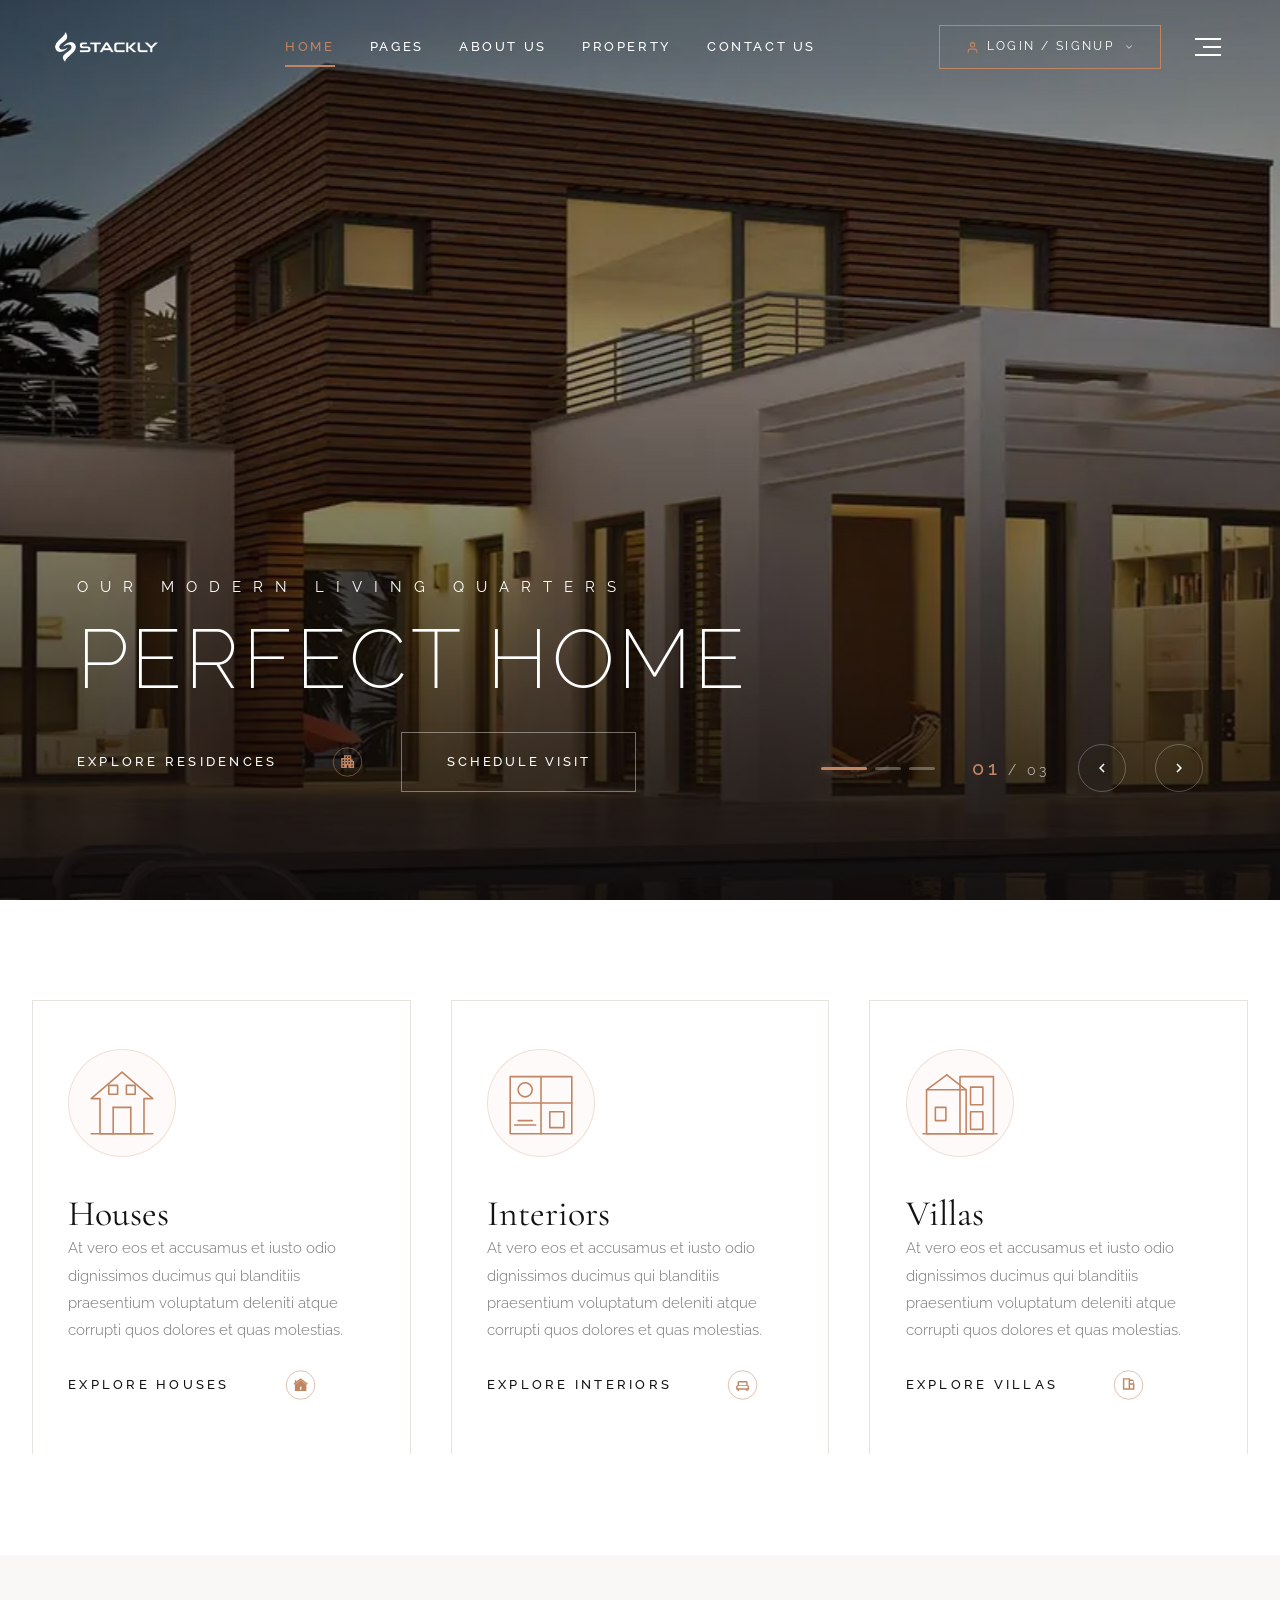
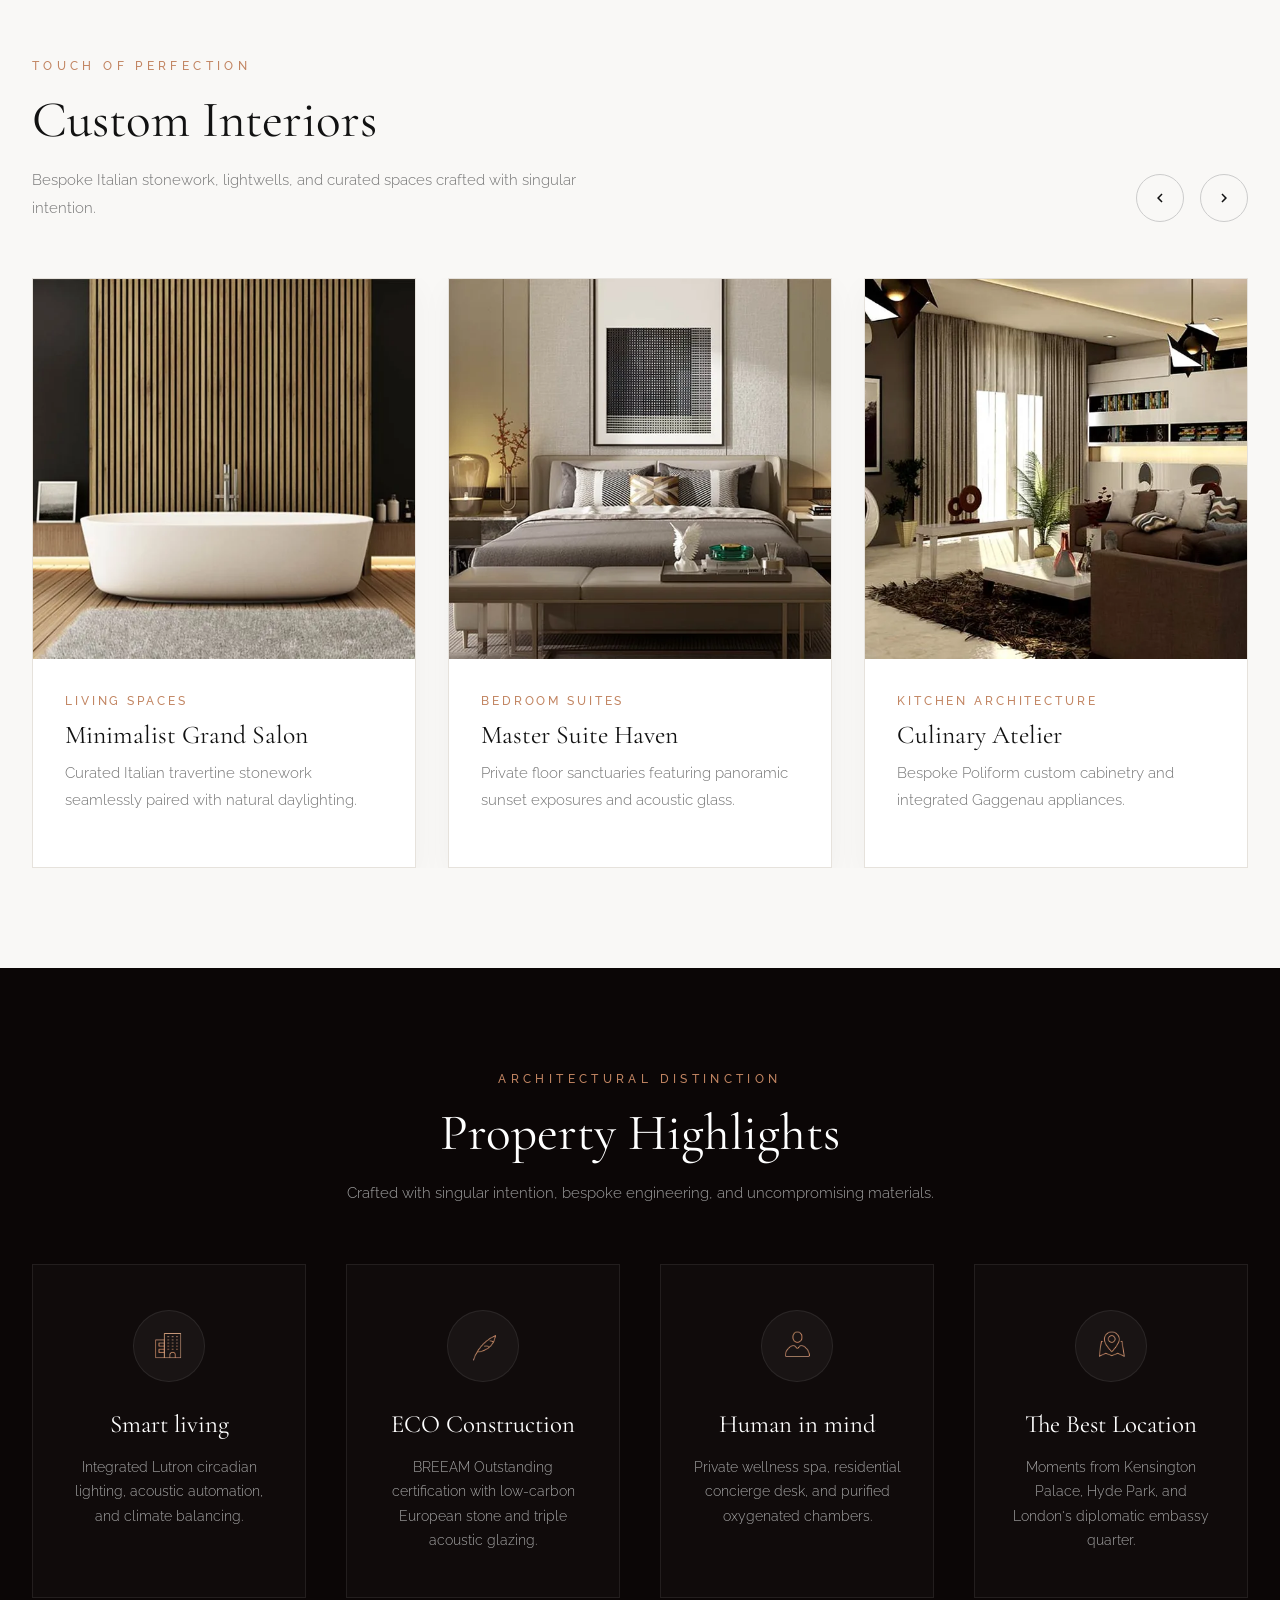
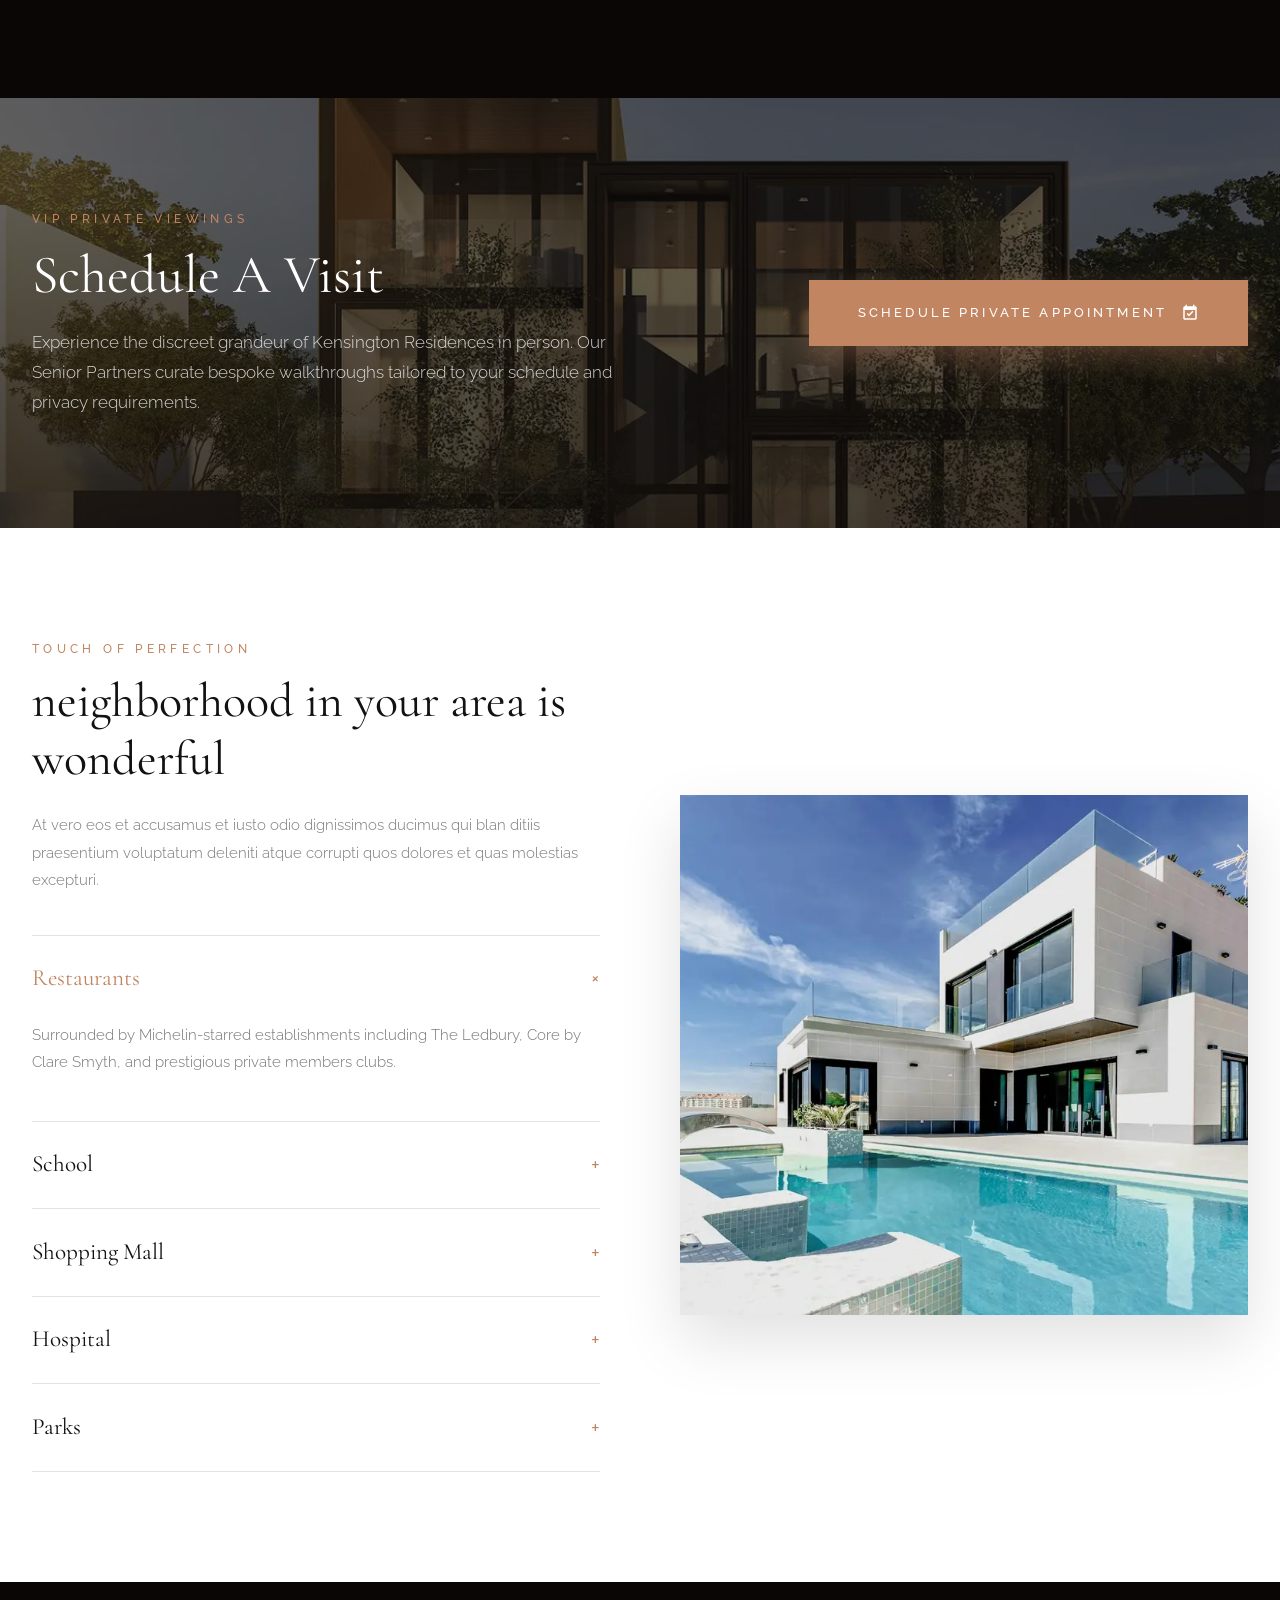
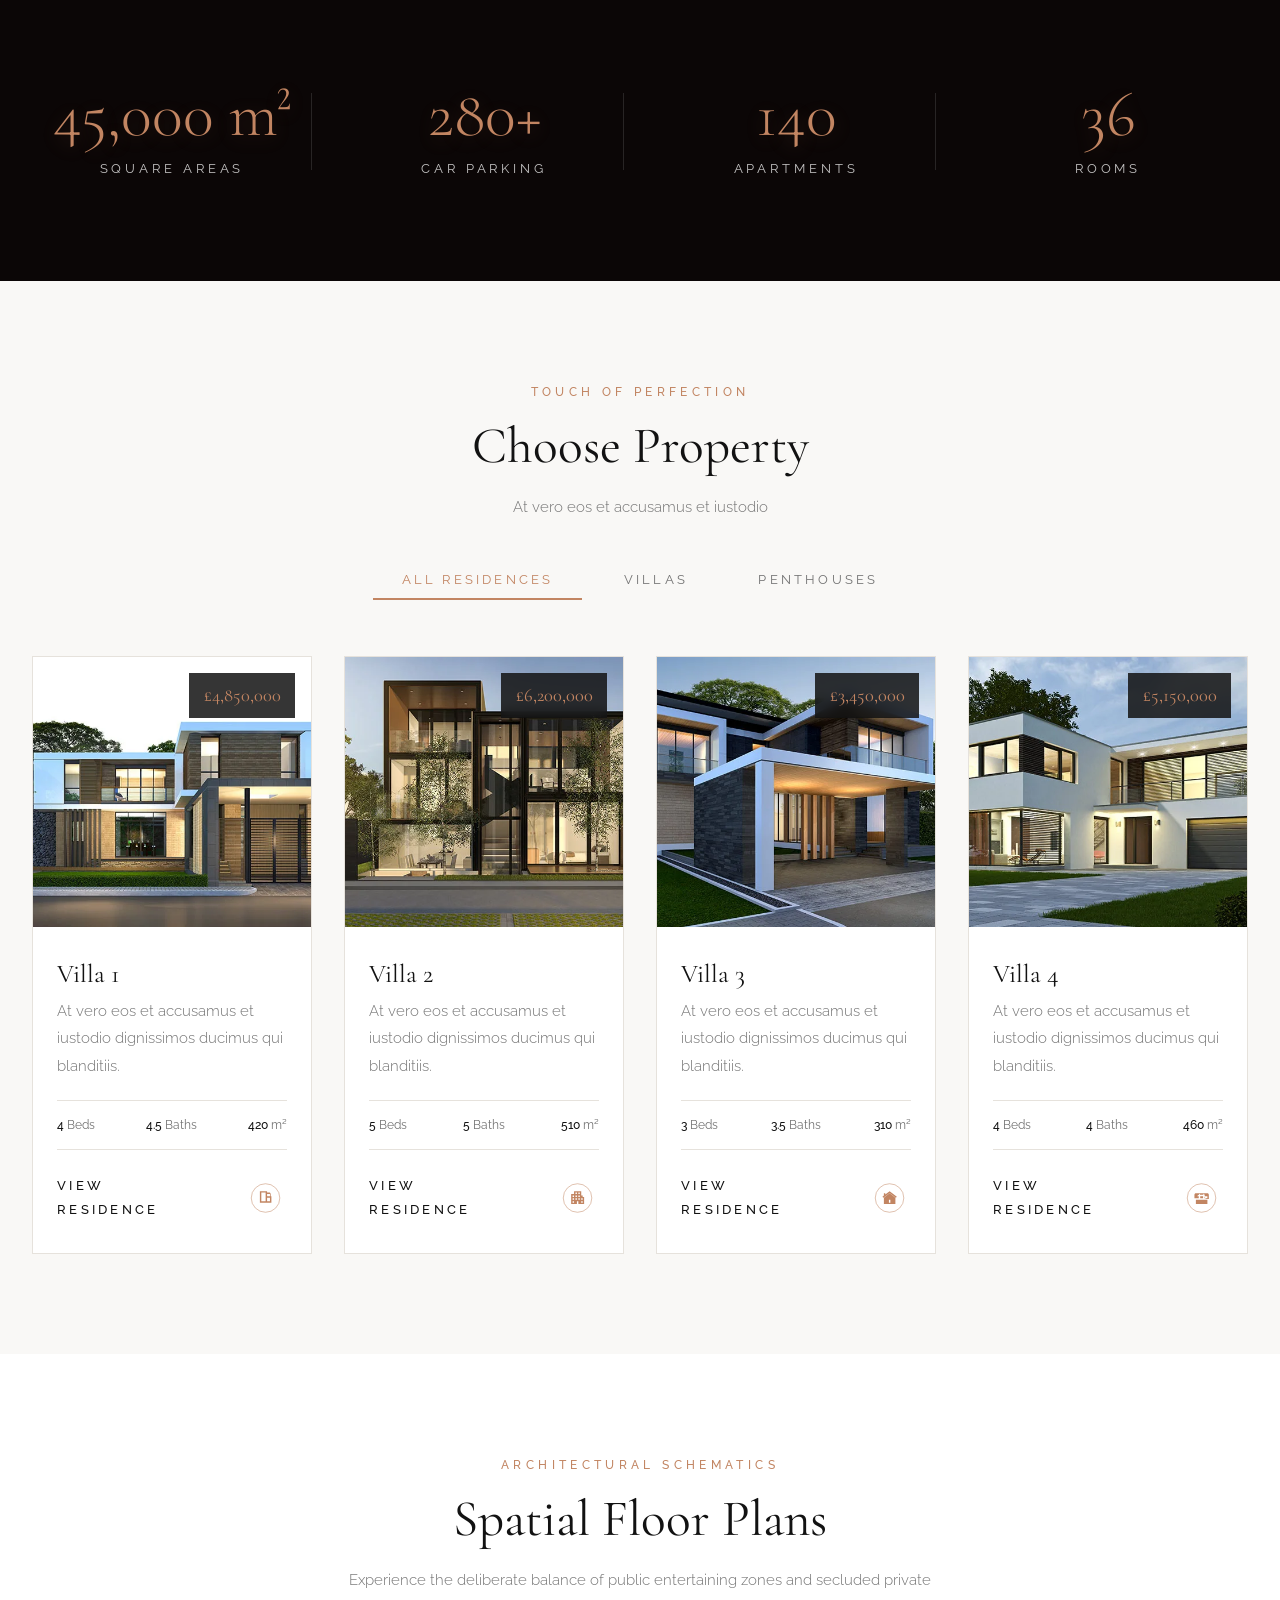
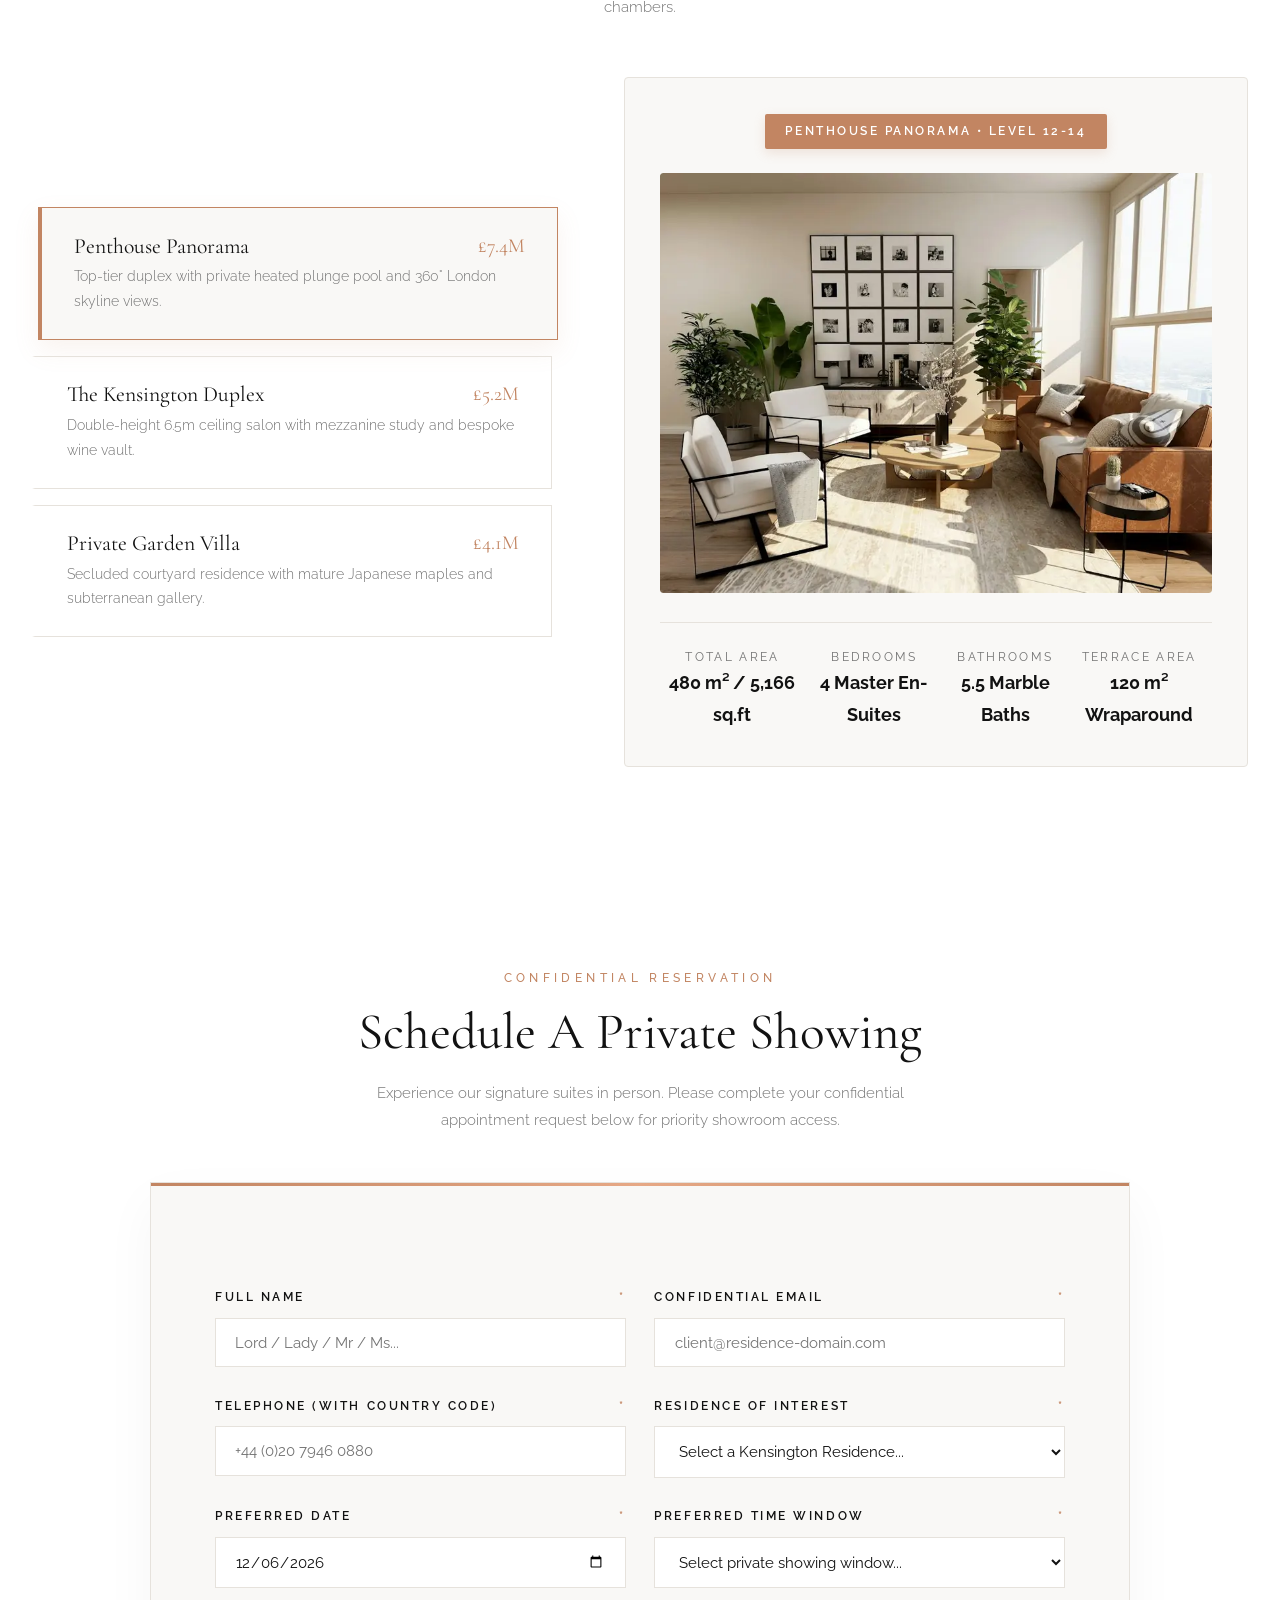
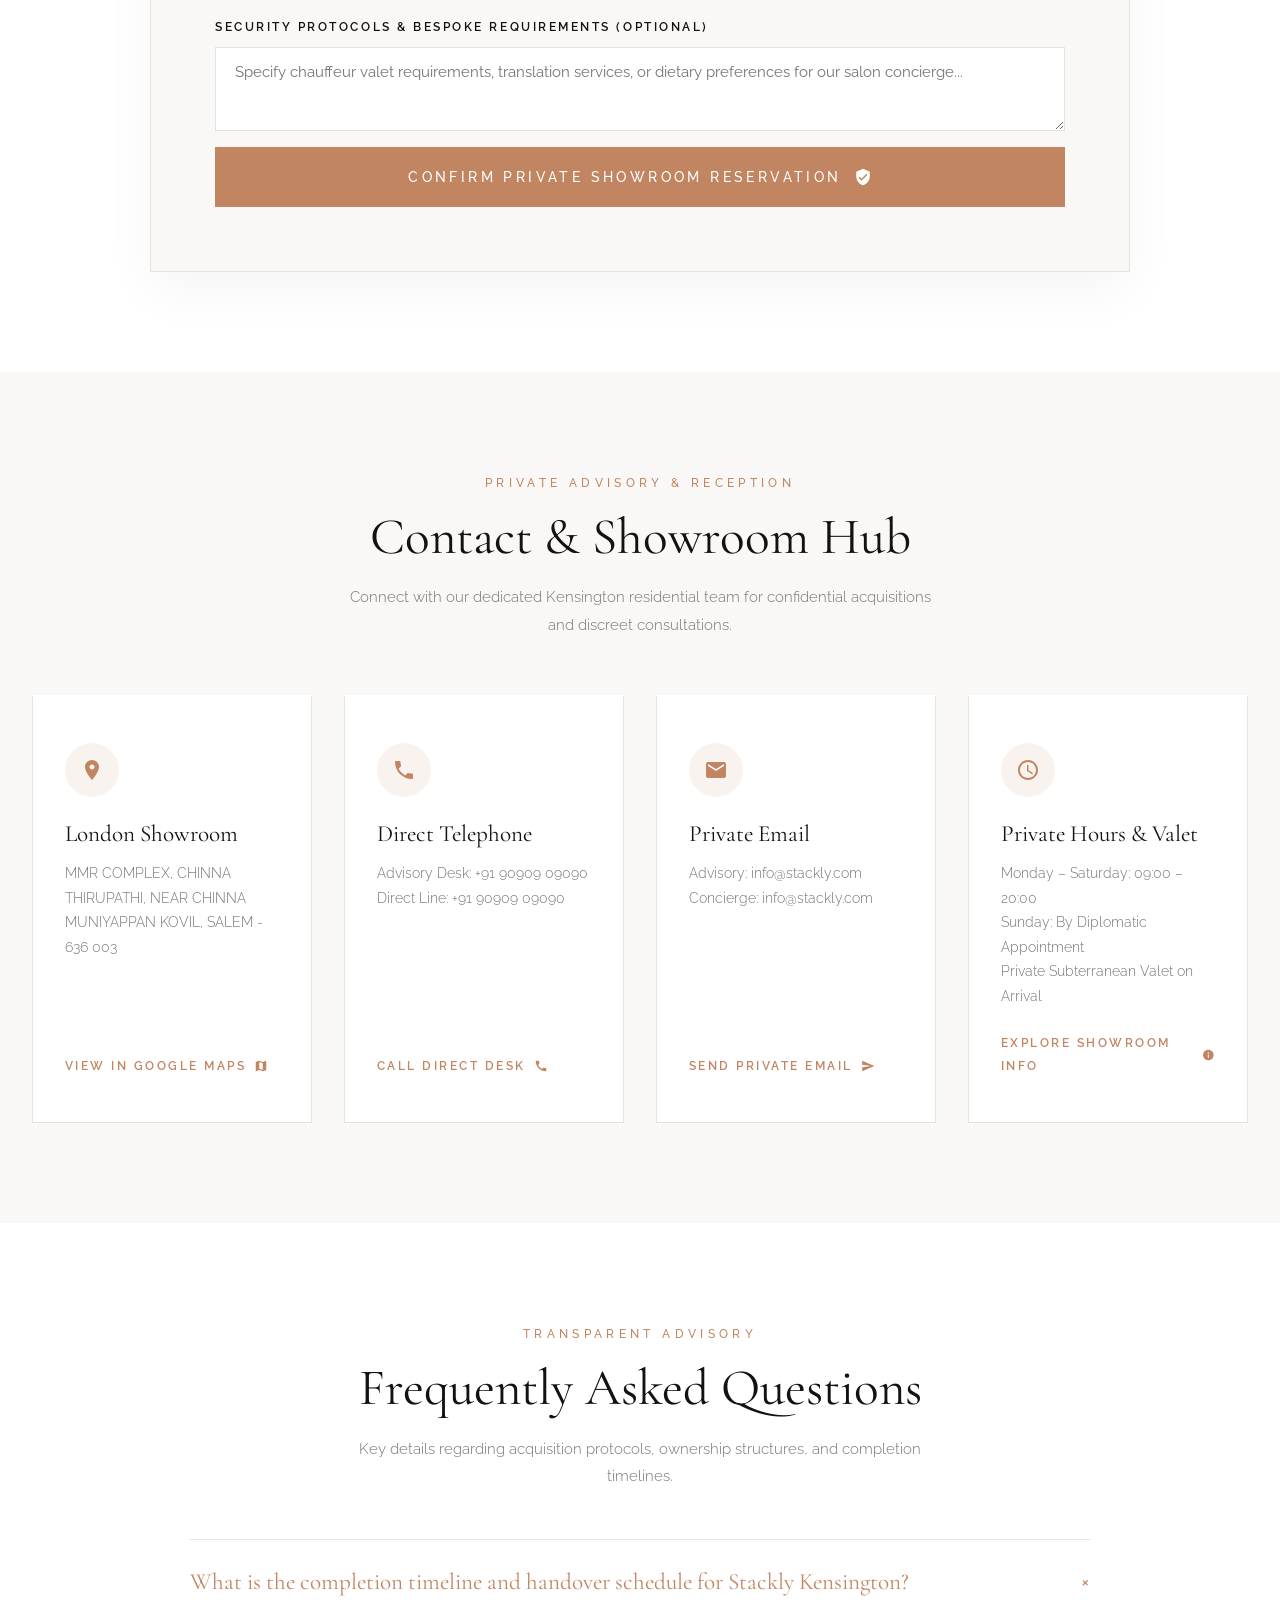
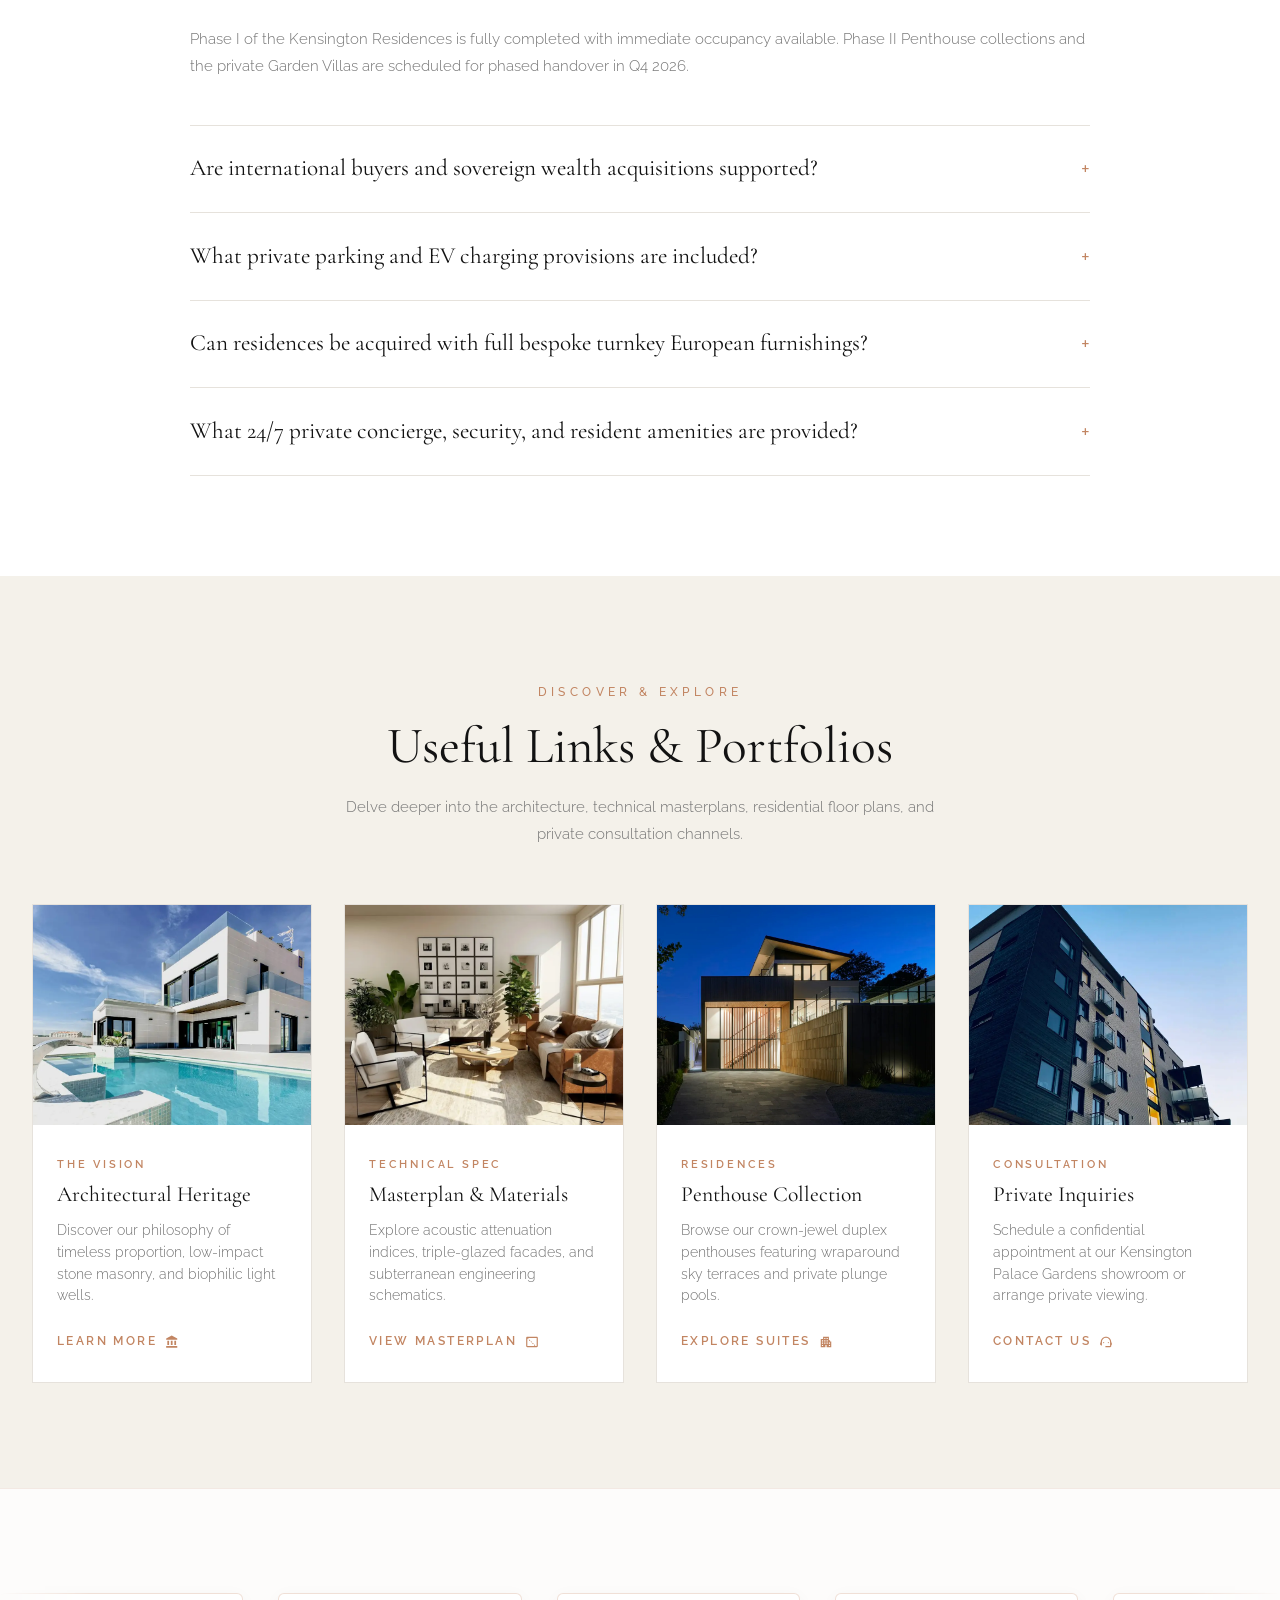
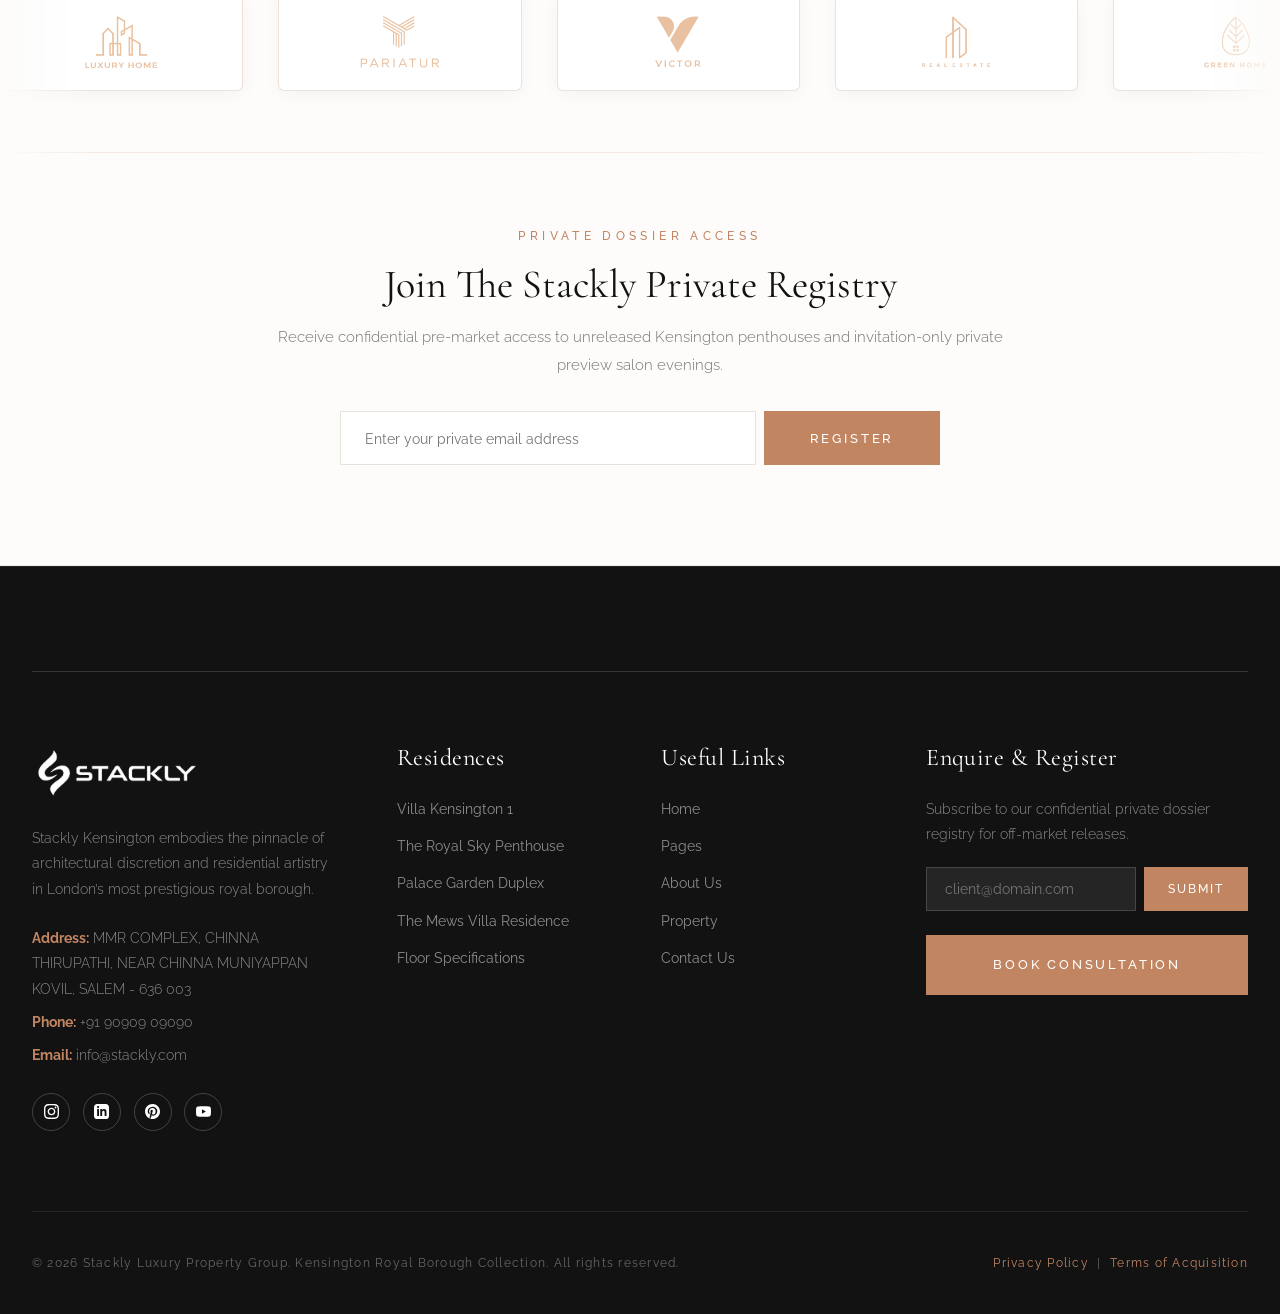
==== commit 738723ab: "Add files via upload" ====
--- a/index.html
+++ b/index.html
@@ -10,6 +10,10 @@
   <!-- Master Stylesheets -->
   <link rel="stylesheet" href="assets/css/style.css">
   <link rel="stylesheet" href="assets/css/responsive.css">
+
+  <!-- Google Material Icons & Symbols -->
+  <link rel="stylesheet" href="https://fonts.googleapis.com/css2?family=Material+Symbols+Outlined:opsz,wght,FILL,GRAD@20..48,100..700,0..1,-50..200">
+  <link rel="stylesheet" href="https://fonts.googleapis.com/icon?family=Material+Icons">
 </head>
 <body>
 
@@ -134,7 +138,7 @@
           <div class="hendon-layer-button-wrap hero-cta-wrapper">
             <a class="qodef-button qodef-layout--minimal btn-kensington" href="404.html">
               <span class="qodef-m-text btn-text">EXPLORE RESIDENCES</span>
-              <svg xmlns="http://www.w3.org/2000/svg" version="1.1" width="74px" height="40px" viewBox="0 0 74 40"><g><circle opacity="0.5" fill="none" stroke="#C28562" cx="71%" cy="50%" r="24%"></circle><circle fill="none" stroke="#C28562" cx="71%" cy="50%" r="24%"></circle></g><polygon fill="#C28562" points="49.525,14.265 48.898,15.044 54.481,19.541 6.444,19.541 6.444,20.541 54.464,20.541 48.901,24.954 49.522,25.737 56.7,20.044 "></polygon></svg>
+              <svg xmlns="http://www.w3.org/2000/svg" version="1.1" width="74px" height="40px" viewBox="0 0 74 40" aria-hidden="true"><g><circle opacity="0.5" fill="none" stroke="#C28562" cx="71%" cy="50%" r="24%"></circle><circle fill="none" stroke="#C28562" cx="71%" cy="50%" r="24%"></circle></g><path class="kensington-icon-glyph" fill="#C28562" transform="translate(44, 11) scale(0.72)" d="M17 11V3H7v4H3v14h8v-4h2v4h8V11h-4zM7 19H5v-2h2v2zm0-4H5v-2h2v2zm0-4H5V9h2v2zm4 4H9v-2h2v2zm0-4H9V9h2v2zm0-4H9V5h2v2zm4 8h-2v-2h2v2zm0-4h-2V9h2v2zm0-4h-2V5h2v2zm4 12h-2v-2h2v2zm0-4h-2v-2h2v2zm0-4h-2V9h2v2z"/></svg>
             </a>
             <a href="404.html" class="btn-outline-white">SCHEDULE VISIT</a>
           </div>
@@ -150,7 +154,7 @@
           <div class="hendon-layer-button-wrap hero-cta-wrapper">
             <a class="qodef-button qodef-layout--minimal btn-kensington" href="404.html">
               <span class="qodef-m-text btn-text">VIEW SPECIFICATIONS</span>
-              <svg xmlns="http://www.w3.org/2000/svg" version="1.1" width="74px" height="40px" viewBox="0 0 74 40"><g><circle opacity="0.5" fill="none" stroke="#C28562" cx="71%" cy="50%" r="24%"></circle><circle fill="none" stroke="#C28562" cx="71%" cy="50%" r="24%"></circle></g><polygon fill="#C28562" points="49.525,14.265 48.898,15.044 54.481,19.541 6.444,19.541 6.444,20.541 54.464,20.541 48.901,24.954 49.522,25.737 56.7,20.044 "></polygon></svg>
+              <svg xmlns="http://www.w3.org/2000/svg" version="1.1" width="74px" height="40px" viewBox="0 0 74 40" aria-hidden="true"><g><circle opacity="0.5" fill="none" stroke="#C28562" cx="71%" cy="50%" r="24%"></circle><circle fill="none" stroke="#C28562" cx="71%" cy="50%" r="24%"></circle></g><path class="kensington-icon-glyph" fill="#C28562" transform="translate(44, 11) scale(0.72)" d="M21 6H3c-1.1 0-2 .9-2 2v8c0 1.1.9 2 2 2h18c1.1 0 2-.9 2-2V8c0-1.1-.9-2-2-2zm0 10H3V8h2v4h2V8h2v4h2V8h2v4h2V8h2v4h2V8h3v8z"/></svg>
             </a>
             <a href="404.html" class="btn-outline-white">ABOUT ARCHITECTURE</a>
           </div>
@@ -166,7 +170,7 @@
           <div class="hendon-layer-button-wrap hero-cta-wrapper">
             <a class="qodef-button qodef-layout--minimal btn-kensington" href="404.html">
               <span class="qodef-m-text btn-text">REQUEST DOSSIER</span>
-              <svg xmlns="http://www.w3.org/2000/svg" version="1.1" width="74px" height="40px" viewBox="0 0 74 40"><g><circle opacity="0.5" fill="none" stroke="#C28562" cx="71%" cy="50%" r="24%"></circle><circle fill="none" stroke="#C28562" cx="71%" cy="50%" r="24%"></circle></g><polygon fill="#C28562" points="49.525,14.265 48.898,15.044 54.481,19.541 6.444,19.541 6.444,20.541 54.464,20.541 48.901,24.954 49.522,25.737 56.7,20.044 "></polygon></svg>
+              <svg xmlns="http://www.w3.org/2000/svg" version="1.1" width="74px" height="40px" viewBox="0 0 74 40" aria-hidden="true"><g><circle opacity="0.5" fill="none" stroke="#C28562" cx="71%" cy="50%" r="24%"></circle><circle fill="none" stroke="#C28562" cx="71%" cy="50%" r="24%"></circle></g><path class="kensington-icon-glyph" fill="#C28562" transform="translate(44, 11) scale(0.72)" d="M20 6h-8l-2-2H4c-1.1 0-1.99.9-1.99 2L2 18c0 1.1.9 2 2 2h16c1.1 0 2-.9 2-2V8c0-1.1-.9-2-2-2zm0 12H4V8h16v10z"/></svg>
             </a>
             <a href="404.html" class="btn-outline-white">ALL RESIDENCES</a>
           </div>
@@ -180,10 +184,10 @@
           <span class="current-slide">01</span> / <span class="total-slides">03</span>
         </div>
         <button class="hendon-nav-btn hero-nav-btn hero-prev-btn" aria-label="Previous Slide">
-          <svg viewBox="0 0 24 24"><path d="M19 12H5M12 19l-7-7 7-7" stroke="currentColor" stroke-width="2" fill="none"/></svg>
+          <svg viewBox="0 0 24 24" fill="currentColor" aria-hidden="true"><path d="M15.41 7.41L14 6l-6 6 6 6 1.41-1.41L10.83 12z"/></svg>
         </button>
         <button class="hendon-nav-btn hero-nav-btn hero-next-btn" aria-label="Next Slide">
-          <svg viewBox="0 0 24 24"><path d="M5 12h14M12 5l7 7-7 7" stroke="currentColor" stroke-width="2" fill="none"/></svg>
+          <svg viewBox="0 0 24 24" fill="currentColor" aria-hidden="true"><path d="M10 6L8.59 7.41 13.17 12l-4.58 4.59L10 18l6-6z"/></svg>
         </button>
       </div>
     </section>
@@ -213,7 +217,7 @@
             <p>At vero eos et accusamus et iusto odio dignissimos ducimus qui blanditiis praesentium voluptatum deleniti atque corrupti quos dolores et quas molestias.</p>
             <a class="qodef-button qodef-layout--minimal btn-kensington" href="404.html">
               <span class="qodef-m-text btn-text">EXPLORE HOUSES</span>
-              <svg xmlns="http://www.w3.org/2000/svg" version="1.1" width="74px" height="40px" viewBox="0 0 74 40"><g><circle opacity="0.5" fill="none" stroke="#C28562" cx="71%" cy="50%" r="24%"></circle><circle fill="none" stroke="#C28562" cx="71%" cy="50%" r="24%"></circle></g><polygon fill="#C28562" points="49.525,14.265 48.898,15.044 54.481,19.541 6.444,19.541 6.444,20.541 54.464,20.541 48.901,24.954 49.522,25.737 56.7,20.044 "></polygon></svg>
+              <svg xmlns="http://www.w3.org/2000/svg" version="1.1" width="74px" height="40px" viewBox="0 0 74 40" aria-hidden="true"><g><circle opacity="0.5" fill="none" stroke="#C28562" cx="71%" cy="50%" r="24%"></circle><circle fill="none" stroke="#C28562" cx="71%" cy="50%" r="24%"></circle></g><path class="kensington-icon-glyph" fill="#C28562" transform="translate(44, 11) scale(0.72)" d="M12 3L6 7.58V6H4v3.1L2 10.6l1.4 1.4L12 5.5l8.6 6.5 1.4-1.4L12 3zM4 12v9h16v-9l-8-6-8 6zm9 7h-2v-4h2v4z"/></svg>
             </a>
           </div>
 
@@ -236,7 +240,7 @@
             <p>At vero eos et accusamus et iusto odio dignissimos ducimus qui blanditiis praesentium voluptatum deleniti atque corrupti quos dolores et quas molestias.</p>
             <a class="qodef-button qodef-layout--minimal btn-kensington" href="404.html">
               <span class="qodef-m-text btn-text">EXPLORE INTERIORS</span>
-              <svg xmlns="http://www.w3.org/2000/svg" version="1.1" width="74px" height="40px" viewBox="0 0 74 40"><g><circle opacity="0.5" fill="none" stroke="#C28562" cx="71%" cy="50%" r="24%"></circle><circle fill="none" stroke="#C28562" cx="71%" cy="50%" r="24%"></circle></g><polygon fill="#C28562" points="49.525,14.265 48.898,15.044 54.481,19.541 6.444,19.541 6.444,20.541 54.464,20.541 48.901,24.954 49.522,25.737 56.7,20.044 "></polygon></svg>
+              <svg xmlns="http://www.w3.org/2000/svg" version="1.1" width="74px" height="40px" viewBox="0 0 74 40" aria-hidden="true"><g><circle opacity="0.5" fill="none" stroke="#C28562" cx="71%" cy="50%" r="24%"></circle><circle fill="none" stroke="#C28562" cx="71%" cy="50%" r="24%"></circle></g><path class="kensington-icon-glyph" fill="#C28562" transform="translate(44, 11) scale(0.72)" d="M19 13V9c0-1.1-.9-2-2-2H7c-1.1 0-2 .9-2 2v4c-1.1 0-2 .9-2 2v4h2v2h2v-2h10v2h2v-2h2v-4c0-1.1-.9-2-2-2zM7 9h10v4H7V9zm12 8H5v-2c0-.55.45-1 1-1h12c.55 0 1 .45 1 1v2z"/></svg>
             </a>
           </div>
 
@@ -260,7 +264,7 @@
             <p>At vero eos et accusamus et iusto odio dignissimos ducimus qui blanditiis praesentium voluptatum deleniti atque corrupti quos dolores et quas molestias.</p>
             <a class="qodef-button qodef-layout--minimal btn-kensington" href="404.html">
               <span class="qodef-m-text btn-text">EXPLORE VILLAS</span>
-              <svg xmlns="http://www.w3.org/2000/svg" version="1.1" width="74px" height="40px" viewBox="0 0 74 40"><g><circle opacity="0.5" fill="none" stroke="#C28562" cx="71%" cy="50%" r="24%"></circle><circle fill="none" stroke="#C28562" cx="71%" cy="50%" r="24%"></circle></g><polygon fill="#C28562" points="49.525,14.265 48.898,15.044 54.481,19.541 6.444,19.541 6.444,20.541 54.464,20.541 48.901,24.954 49.522,25.737 56.7,20.044 "></polygon></svg>
+              <svg xmlns="http://www.w3.org/2000/svg" version="1.1" width="74px" height="40px" viewBox="0 0 74 40" aria-hidden="true"><g><circle opacity="0.5" fill="none" stroke="#C28562" cx="71%" cy="50%" r="24%"></circle><circle fill="none" stroke="#C28562" cx="71%" cy="50%" r="24%"></circle></g><path class="kensington-icon-glyph" fill="#C28562" transform="translate(44, 11) scale(0.72)" d="M19 10V7c0-1.1-.9-2-2-2h-3V3H4v16h16v-9h-1zM6 5h6v12H6V5zm12 12h-4v-5h4v5zm0-7h-4V7h4v3z"/></svg>
             </a>
           </div>
         </div>
@@ -280,10 +284,10 @@
           </div>
           <div style="display:flex; gap:1rem;">
             <button class="hendon-nav-btn hero-nav-btn gallery-prev-btn" style="color:#111; border-color:#ccc;" aria-label="Previous Gallery Image">
-              <svg viewBox="0 0 24 24"><path d="M19 12H5M12 19l-7-7 7-7" stroke="currentColor" stroke-width="2" fill="none"/></svg>
+              <svg viewBox="0 0 24 24" fill="currentColor" aria-hidden="true"><path d="M15.41 7.41L14 6l-6 6 6 6 1.41-1.41L10.83 12z"/></svg>
             </button>
             <button class="hendon-nav-btn hero-nav-btn gallery-next-btn" style="color:#111; border-color:#ccc;" aria-label="Next Gallery Image">
-              <svg viewBox="0 0 24 24"><path d="M5 12h14M12 5l7 7-7 7" stroke="currentColor" stroke-width="2" fill="none"/></svg>
+              <svg viewBox="0 0 24 24" fill="currentColor" aria-hidden="true"><path d="M10 6L8.59 7.41 13.17 12l-4.58 4.59L10 18l6-6z"/></svg>
             </button>
           </div>
         </div>
@@ -396,7 +400,7 @@
           <div class="schedule-action-area stagger-item">
             <a href="404.html" class="btn-appointment-primary" id="btn-schedule-visit-cta">
               <span>SCHEDULE PRIVATE APPOINTMENT</span>
-              <svg viewBox="0 0 24 24"><path d="M5 12h14M12 5l7 7-7 7" stroke="currentColor" stroke-width="2" fill="none"/></svg>
+              <svg viewBox="0 0 24 24" fill="currentColor" aria-hidden="true"><path d="M19 3h-1V1h-2v2H8V1H6v2H5c-1.11 0-1.99.9-1.99 2L3 19c0 1.1.89 2 2 2h14c1.1 0 2-.9 2-2V5c0-1.1-.9-2-2-2zm0 16H5V8h14v11zM10.56 16.5l-3.06-3.06 1.41-1.41 1.65 1.65 4.65-4.65 1.41 1.41-6.06 6.06z"/></svg>
             </a>
           </div>
         </div>
@@ -552,7 +556,7 @@
               </div>
               <a class="qodef-button qodef-layout--minimal btn-kensington" href="404.html">
                 <span class="qodef-m-text btn-text">VIEW RESIDENCE</span>
-                <svg xmlns="http://www.w3.org/2000/svg" version="1.1" width="74px" height="40px" viewBox="0 0 74 40"><g><circle opacity="0.5" fill="none" stroke="#C28562" cx="71%" cy="50%" r="24%"></circle><circle fill="none" stroke="#C28562" cx="71%" cy="50%" r="24%"></circle></g><polygon fill="#C28562" points="49.525,14.265 48.898,15.044 54.481,19.541 6.444,19.541 6.444,20.541 54.464,20.541 48.901,24.954 49.522,25.737 56.7,20.044 "></polygon></svg>
+                <svg xmlns="http://www.w3.org/2000/svg" version="1.1" width="74px" height="40px" viewBox="0 0 74 40" aria-hidden="true"><g><circle opacity="0.5" fill="none" stroke="#C28562" cx="71%" cy="50%" r="24%"></circle><circle fill="none" stroke="#C28562" cx="71%" cy="50%" r="24%"></circle></g><path class="kensington-icon-glyph" fill="#C28562" transform="translate(44, 11) scale(0.72)" d="M19 10V7c0-1.1-.9-2-2-2h-3V3H4v16h16v-9h-1zM6 5h6v12H6V5zm12 12h-4v-5h4v5zm0-7h-4V7h4v3z"/></svg>
               </a>
             </div>
           </div>
@@ -573,7 +577,7 @@
               </div>
               <a class="qodef-button qodef-layout--minimal btn-kensington" href="404.html">
                 <span class="qodef-m-text btn-text">VIEW RESIDENCE</span>
-                <svg xmlns="http://www.w3.org/2000/svg" version="1.1" width="74px" height="40px" viewBox="0 0 74 40"><g><circle opacity="0.5" fill="none" stroke="#C28562" cx="71%" cy="50%" r="24%"></circle><circle fill="none" stroke="#C28562" cx="71%" cy="50%" r="24%"></circle></g><polygon fill="#C28562" points="49.525,14.265 48.898,15.044 54.481,19.541 6.444,19.541 6.444,20.541 54.464,20.541 48.901,24.954 49.522,25.737 56.7,20.044 "></polygon></svg>
+                <svg xmlns="http://www.w3.org/2000/svg" version="1.1" width="74px" height="40px" viewBox="0 0 74 40" aria-hidden="true"><g><circle opacity="0.5" fill="none" stroke="#C28562" cx="71%" cy="50%" r="24%"></circle><circle fill="none" stroke="#C28562" cx="71%" cy="50%" r="24%"></circle></g><path class="kensington-icon-glyph" fill="#C28562" transform="translate(44, 11) scale(0.72)" d="M17 11V3H7v4H3v14h8v-4h2v4h8V11h-4zM7 19H5v-2h2v2zm0-4H5v-2h2v2zm0-4H5V9h2v2zm4 4H9v-2h2v2zm0-4H9V9h2v2zm0-4H9V5h2v2zm4 8h-2v-2h2v2zm0-4h-2V9h2v2zm0-4h-2V5h2v2zm4 12h-2v-2h2v2zm0-4h-2v-2h2v2zm0-4h-2V9h2v2z"/></svg>
               </a>
             </div>
           </div>
@@ -594,7 +598,7 @@
               </div>
               <a class="qodef-button qodef-layout--minimal btn-kensington" href="404.html">
                 <span class="qodef-m-text btn-text">VIEW RESIDENCE</span>
-                <svg xmlns="http://www.w3.org/2000/svg" version="1.1" width="74px" height="40px" viewBox="0 0 74 40"><g><circle opacity="0.5" fill="none" stroke="#C28562" cx="71%" cy="50%" r="24%"></circle><circle fill="none" stroke="#C28562" cx="71%" cy="50%" r="24%"></circle></g><polygon fill="#C28562" points="49.525,14.265 48.898,15.044 54.481,19.541 6.444,19.541 6.444,20.541 54.464,20.541 48.901,24.954 49.522,25.737 56.7,20.044 "></polygon></svg>
+                <svg xmlns="http://www.w3.org/2000/svg" version="1.1" width="74px" height="40px" viewBox="0 0 74 40" aria-hidden="true"><g><circle opacity="0.5" fill="none" stroke="#C28562" cx="71%" cy="50%" r="24%"></circle><circle fill="none" stroke="#C28562" cx="71%" cy="50%" r="24%"></circle></g><path class="kensington-icon-glyph" fill="#C28562" transform="translate(44, 11) scale(0.72)" d="M12 3L6 7.58V6H4v3.1L2 10.6l1.4 1.4L12 5.5l8.6 6.5 1.4-1.4L12 3zM4 12v9h16v-9l-8-6-8 6zm9 7h-2v-4h2v4z"/></svg>
               </a>
             </div>
           </div>
@@ -615,7 +619,7 @@
               </div>
               <a class="qodef-button qodef-layout--minimal btn-kensington" href="404.html">
                 <span class="qodef-m-text btn-text">VIEW RESIDENCE</span>
-                <svg xmlns="http://www.w3.org/2000/svg" version="1.1" width="74px" height="40px" viewBox="0 0 74 40"><g><circle opacity="0.5" fill="none" stroke="#C28562" cx="71%" cy="50%" r="24%"></circle><circle fill="none" stroke="#C28562" cx="71%" cy="50%" r="24%"></circle></g><polygon fill="#C28562" points="49.525,14.265 48.898,15.044 54.481,19.541 6.444,19.541 6.444,20.541 54.464,20.541 48.901,24.954 49.522,25.737 56.7,20.044 "></polygon></svg>
+                <svg xmlns="http://www.w3.org/2000/svg" version="1.1" width="74px" height="40px" viewBox="0 0 74 40" aria-hidden="true"><g><circle opacity="0.5" fill="none" stroke="#C28562" cx="71%" cy="50%" r="24%"></circle><circle fill="none" stroke="#C28562" cx="71%" cy="50%" r="24%"></circle></g><path class="kensington-icon-glyph" fill="#C28562" transform="translate(44, 11) scale(0.72)" d="M10 10v3h4v-3h-4zm-6 3h4v-3H4v3zm16-3v3h-4v-3h4zM8.83 6h6.34l-1 2H9.83l-1-2zM4 21h16v-6H4v6zm-2-8h2.38l1.7-3.4A1.996 1.996 0 0 1 7.86 8.5L9.11 6H4c-1.1 0-2 .9-2 2v5zm20-5c0-1.1-.9-2-2-2h-5.11l1.25 2.5c.34.68.3 1.48-.1 2.1l1.7 3.4H22V8z"/></svg>
               </a>
             </div>
           </div>
@@ -755,7 +759,7 @@
 
             <button type="submit" class="btn-submit-visit stagger-item" id="btn-visit-submit">
               <span>CONFIRM PRIVATE SHOWROOM RESERVATION</span>
-              <svg xmlns="http://www.w3.org/2000/svg" width="18" height="18" viewBox="0 0 24 24" fill="none" stroke="currentColor" stroke-width="2"><path d="M5 12h14M12 5l7 7-7 7"/></svg>
+              <svg xmlns="http://www.w3.org/2000/svg" width="18" height="18" viewBox="0 0 24 24" fill="currentColor" aria-hidden="true"><path d="M12 1L3 5v6c0 5.55 3.84 10.74 9 12 5.16-1.26 9-6.45 9-12V5l-9-4zm-2 16l-4-4 1.41-1.41L10 14.17l6.59-6.59L18 9l-8 8z"/></svg>
             </button>
           </form>
         </div>
@@ -785,7 +789,7 @@
             </div>
             <a href="404.html" class="contact-card-link">
               <span>VIEW IN GOOGLE MAPS</span>
-              <svg width="14" height="14" viewBox="0 0 24 24" fill="none" stroke="currentColor" stroke-width="2"><path d="M5 12h14M12 5l7 7-7 7"/></svg>
+              <svg width="14" height="14" viewBox="0 0 24 24" fill="currentColor" aria-hidden="true"><path d="M20.5 3l-.16.03L15 5.1 9 3 3.36 4.9c-.21.07-.36.25-.36.48V20.5c0 .28.22.5.5.5l.16-.03L9 18.9l6 2.1 5.64-1.9c.21-.07.36-.25.36-.48V3.5c0-.28-.22-.5-.5-.5zM15 19l-6-2.11V5l6 2.11V19z"/></svg>
             </a>
           </div>
 
@@ -800,7 +804,7 @@
             </div>
             <a href="404.html" class="contact-card-link">
               <span>CALL DIRECT DESK</span>
-              <svg width="14" height="14" viewBox="0 0 24 24" fill="none" stroke="currentColor" stroke-width="2"><path d="M5 12h14M12 5l7 7-7 7"/></svg>
+              <svg width="14" height="14" viewBox="0 0 24 24" fill="currentColor" aria-hidden="true"><path d="M20.01 15.38c-1.23 0-2.42-.2-3.53-.56a.977.977 0 0 0-1.01.24l-1.57 1.97c-2.83-1.35-5.48-3.9-6.89-6.83l1.95-1.66c.27-.28.35-.67.24-1.02-.37-1.11-.56-2.3-.56-3.53 0-.54-.45-.99-.99-.99H4.19C3.65 3 3 3.24 3 3.99 3 13.28 10.73 21 20.01 21c.71 0 .99-.63.99-1.18v-3.45c0-.54-.45-.99-.99-.99z"/></svg>
             </a>
           </div>
 
@@ -815,7 +819,7 @@
             </div>
             <a href="404.html" class="contact-card-link">
               <span>SEND PRIVATE EMAIL</span>
-              <svg width="14" height="14" viewBox="0 0 24 24" fill="none" stroke="currentColor" stroke-width="2"><path d="M5 12h14M12 5l7 7-7 7"/></svg>
+              <svg width="14" height="14" viewBox="0 0 24 24" fill="currentColor" aria-hidden="true"><path d="M2.01 21L23 12 2.01 3 2 10l15 2-15 2z"/></svg>
             </a>
           </div>
 
@@ -830,7 +834,7 @@
             </div>
             <a href="404.html" class="contact-card-link">
               <span>EXPLORE SHOWROOM INFO</span>
-              <svg width="14" height="14" viewBox="0 0 24 24" fill="none" stroke="currentColor" stroke-width="2"><path d="M5 12h14M12 5l7 7-7 7"/></svg>
+              <svg width="14" height="14" viewBox="0 0 24 24" fill="currentColor" aria-hidden="true"><path d="M12 2C6.48 2 2 6.48 2 12s4.48 10 10 10 10-4.48 10-10S17.52 2 12 2zm1 15h-2v-6h2v6zm0-8h-2V7h2v2z"/></svg>
             </a>
           </div>
         </div>
@@ -945,7 +949,7 @@
               </div>
               <span class="useful-nav-action">
                 <span>LEARN MORE</span>
-                <svg width="14" height="14" viewBox="0 0 24 24" fill="none" stroke="currentColor" stroke-width="2"><path d="M5 12h14M12 5l7 7-7 7"/></svg>
+                <svg width="14" height="14" viewBox="0 0 24 24" fill="currentColor" aria-hidden="true"><path d="M4 10v7h3v-7H4zm6 0v7h3v-7h-3zM2 22h19v-3H2v3zm14-12v7h3v-7h-3zm-4.5-9L2 6v2h19V6l-9.5-5z"/></svg>
               </span>
             </div>
           </a>
@@ -964,7 +968,7 @@
               </div>
               <span class="useful-nav-action">
                 <span>VIEW MASTERPLAN</span>
-                <svg width="14" height="14" viewBox="0 0 24 24" fill="none" stroke="currentColor" stroke-width="2"><path d="M5 12h14M12 5l7 7-7 7"/></svg>
+                <svg width="14" height="14" viewBox="0 0 24 24" fill="currentColor" aria-hidden="true"><path d="M17.66 17.66l-1.06 1.06-1.41-1.41 1.06-1.06 1.41 1.41zm-2.83-2.83l-1.06 1.06-1.41-1.41 1.06-1.06 1.41 1.41zm-2.83-2.83l-1.06 1.06-1.41-1.41 1.06-1.06 1.41 1.41zm-2.83-2.83l-1.06 1.06-1.41-1.41 1.06-1.06 1.41 1.41zm-2.83-2.83l-1.06 1.06-1.41-1.41 1.06-1.06 1.41 1.41zM22 19V5c0-1.1-.9-2-2-2H4c-1.1 0-2 .9-2 2v14c0 1.1.9 2 2 2h16c1.1 0 2-.9 2-2zm-2 0H4V5h16v14z"/></svg>
               </span>
             </div>
           </a>
@@ -983,7 +987,7 @@
               </div>
               <span class="useful-nav-action">
                 <span>EXPLORE SUITES</span>
-                <svg width="14" height="14" viewBox="0 0 24 24" fill="none" stroke="currentColor" stroke-width="2"><path d="M5 12h14M12 5l7 7-7 7"/></svg>
+                <svg width="14" height="14" viewBox="0 0 24 24" fill="currentColor" aria-hidden="true"><path d="M17 11V3H7v4H3v14h8v-4h2v4h8V11h-4zM7 19H5v-2h2v2zm0-4H5v-2h2v2zm0-4H5V9h2v2zm4 4H9v-2h2v2zm0-4H9V9h2v2zm0-4H9V5h2v2zm4 8h-2v-2h2v2zm0-4h-2V9h2v2zm0-4h-2V5h2v2zm4 12h-2v-2h2v2zm0-4h-2v-2h2v2zm0-4h-2V9h2v2z"/></svg>
               </span>
             </div>
           </a>
@@ -1002,7 +1006,7 @@
               </div>
               <span class="useful-nav-action">
                 <span>CONTACT US</span>
-                <svg width="14" height="14" viewBox="0 0 24 24" fill="none" stroke="currentColor" stroke-width="2"><path d="M5 12h14M12 5l7 7-7 7"/></svg>
+                <svg width="14" height="14" viewBox="0 0 24 24" fill="currentColor" aria-hidden="true"><path d="M21 12.22C21 6.73 16.74 3 12 3c-4.69 0-9 3.65-9 9.28-.6.34-1 .98-1 1.72v2c0 1.1.9 2 2 2h1v-6.1c0-3.87 3.13-7 7-7s7 3.13 7 7V19h-8v2h8c1.1 0 2-.9 2-2v-1.22c.59-.31 1-.92 1-1.78v-2c0-.74-.4-1.38-1-1.78zM9 13c0 .55-.45 1-1 1s-1-.45-1-1 .45-1 1-1 1 .45 1 1zm7 1c-.55 0-1-.45-1-1s.45-1 1-1 1 .45 1 1-.45 1-1 1z"/></svg>
               </span>
             </div>
           </a>
@@ -1102,16 +1106,16 @@
           
           <!-- Social Media Links -->
           <div class="footer-social-links">
-            <a href="https://instagram.com" target="_blank" rel="noopener noreferrer" class="footer-social-icon" aria-label="Instagram">
+            <a href="404.html" class="footer-social-icon" aria-label="Instagram">
               <svg viewBox="0 0 24 24"><path d="M12 2.163c3.204 0 3.584.012 4.85.07 3.252.148 4.771 1.691 4.919 4.919.058 1.265.069 1.645.069 4.849 0 3.205-.012 3.584-.069 4.849-.149 3.225-1.664 4.771-4.919 4.919-1.266.058-1.644.07-4.85.07-3.204 0-3.584-.012-4.849-.07-3.26-.149-4.771-1.699-4.919-4.92-.058-1.265-.07-1.644-.07-4.849 0-3.204.013-3.583.07-4.849.149-3.227 1.664-4.771 4.919-4.919 1.266-.057 1.645-.069 4.849-.069zm0-2.163c-3.259 0-3.667.014-4.947.072-4.358.2-6.78 2.618-6.98 6.98-.059 1.281-.073 1.689-.073 4.948 0 3.259.014 3.668.072 4.948.2 4.358 2.618 6.78 6.98 6.98 1.281.058 1.689.072 4.948.072 3.259 0 3.668-.014 4.948-.072 4.354-.2 6.782-2.618 6.979-6.98.059-1.28.073-1.689.073-4.948 0-3.259-.014-3.667-.072-4.947-.196-4.354-2.617-6.78-6.979-6.98-1.281-.059-1.69-.073-4.949-.073zm0 5.838c-3.403 0-6.162 2.759-6.162 6.162s2.759 6.163 6.162 6.163 6.162-2.759 6.162-6.163c0-3.403-2.759-6.162-6.162-6.162zm0 10.162c-2.209 0-4-1.79-4-4 0-2.209 1.791-4 4-4s4 1.791 4 4c0 2.21-1.791 4-4 4zm6.406-11.845c-.796 0-1.441.645-1.441 1.44s.645 1.44 1.441 1.44c.795 0 1.439-.645 1.439-1.44s-.644-1.44-1.439-1.44z"/></svg>
             </a>
-            <a href="https://linkedin.com" target="_blank" rel="noopener noreferrer" class="footer-social-icon" aria-label="LinkedIn">
+            <a href="404.html" class="footer-social-icon" aria-label="LinkedIn">
               <svg viewBox="0 0 24 24"><path d="M19 0h-14c-2.761 0-5 2.239-5 5v14c0 2.761 2.239 5 5 5h14c2.762 0 5-2.239 5-5v-14c0-2.761-2.238-5-5-5zm-11 19h-3v-11h3v11zm-1.5-12.268c-.966 0-1.75-.79-1.75-1.764s.784-1.764 1.75-1.764 1.75.79 1.75 1.764-.783 1.764-1.75 1.764zm13.5 12.268h-3v-5.604c0-3.368-4-3.113-4 0v5.604h-3v-11h3v1.765c1.396-2.586 7-2.777 7 2.476v6.759z"/></svg>
             </a>
-            <a href="https://pinterest.com" target="_blank" rel="noopener noreferrer" class="footer-social-icon" aria-label="Pinterest">
+            <a href="404.html" class="footer-social-icon" aria-label="Pinterest">
               <svg viewBox="0 0 24 24"><path d="M12 0c-6.627 0-12 5.372-12 12 0 5.084 3.163 9.426 7.627 11.174-.105-.949-.2-2.405.042-3.441.218-.937 1.407-5.965 1.407-5.965s-.359-.719-.359-1.782c0-1.668.967-2.914 2.171-2.914 1.023 0 1.518.769 1.518 1.69 0 1.029-.655 2.568-.994 3.995-.283 1.194.599 2.169 1.777 2.169 2.133 0 3.772-2.249 3.772-5.495 0-2.873-2.064-4.882-5.012-4.882-3.414 0-5.418 2.561-5.418 5.207 0 1.031.397 2.138.893 2.738.098.119.112.224.083.345-.09.375-.291 1.199-.332 1.357-.053.211-.174.268-.401.161-1.499-.698-2.436-2.889-2.436-4.649 0-3.785 2.75-7.262 7.929-7.262 4.163 0 7.398 2.967 7.398 6.931 0 4.136-2.607 7.464-6.227 7.464-1.216 0-2.359-.631-2.75-1.378l-.748 2.853c-.271 1.043-1.002 2.35-1.492 3.146 1.124.347 2.317.535 3.554.535 6.627 0 12-5.373 12-12 0-6.628-5.373-12-12-12z"/></svg>
             </a>
-            <a href="https://youtube.com" target="_blank" rel="noopener noreferrer" class="footer-social-icon" aria-label="YouTube">
+            <a href="404.html" class="footer-social-icon" aria-label="YouTube">
               <svg viewBox="0 0 24 24"><path d="M23.498 6.186a3.016 3.016 0 0 0-2.122-2.136C19.505 3.545 12 3.545 12 3.545s-7.505 0-9.377.505A3.017 3.017 0 0 0 .502 6.186C0 8.07 0 12 0 12s0 3.93.502 5.814a3.016 3.016 0 0 0 2.122 2.136c1.871.505 9.376.505 9.376.505s7.505 0 9.377-.505a3.015 3.015 0 0 0 2.122-2.136C24 15.93 24 12 24 12s0-3.93-.502-5.814zM9.545 15.568V8.432L15.818 12l-6.273 3.568z"/></svg>
             </a>
           </div>
@@ -1162,7 +1166,7 @@
 
   <!-- BACK TO TOP BUTTON -->
   <div id="qodef-back-to-top" aria-label="Back to Top">
-    <svg viewBox="0 0 24 24"><path d="M12 4l-8 8h5v8h6v-8h5z"/></svg>
+    <svg viewBox="0 0 24 24" fill="currentColor" aria-hidden="true"><path d="M8 11h3v10h2V11h3l-4-4-4 4zM4 3v2h16V3H4z"/></svg>
   </div>
 
   <!-- SCRIPTS -->
--- a/assets/css/style.css
+++ b/assets/css/style.css
@@ -227,13 +227,20 @@
 }
 
 .qodef-button.qodef-layout--minimal svg polygon,
-.btn-kensington svg polygon {
+.btn-kensington svg polygon,
+.qodef-button.qodef-layout--minimal svg .kensington-icon-glyph,
+.btn-kensington svg .kensington-icon-glyph {
   transition: transform 0.5s cubic-bezier(.16, 1, .3, 1);
 }
 
 .qodef-button.qodef-layout--minimal:hover svg polygon,
 .btn-kensington:hover svg polygon {
   transform: translateX(5px);
+}
+
+.qodef-button.qodef-layout--minimal:hover svg .kensington-icon-glyph,
+.btn-kensington:hover svg .kensington-icon-glyph {
+  transform: translate(45.5px, 11px) scale(0.75);
 }
 
 /* SOLID COPPER BUTTON */
@@ -2476,6 +2483,7 @@
 .btn-appointment-primary svg {
   width: 18px;
   height: 18px;
+  fill: currentColor;
   transition: transform 0.4s ease;
 }
 
@@ -2754,6 +2762,17 @@
   cursor: not-allowed;
 }
 
+.btn-submit-visit svg {
+  width: 18px;
+  height: 18px;
+  fill: currentColor;
+  transition: transform 0.3s ease;
+}
+
+.btn-submit-visit:hover svg {
+  transform: scale(1.15);
+}
+
 /* --------------------------------------------------------------------------
    10. CONTACT: Staggered Information Reveal, Phone, Email & Map Links
    -------------------------------------------------------------------------- */
@@ -2838,9 +2857,20 @@
   transition: gap 0.3s ease;
 }
 
+.contact-card-link svg {
+  width: 14px;
+  height: 14px;
+  fill: currentColor;
+  transition: transform 0.3s ease;
+}
+
 .contact-card-link:hover {
   gap: 12px;
   color: var(--color-primary-hover);
+}
+
+.contact-card-link:hover svg {
+  transform: scale(1.15);
 }
 
 /* --------------------------------------------------------------------------
@@ -2985,6 +3015,9 @@
 }
 
 .useful-nav-action svg {
+  width: 14px;
+  height: 14px;
+  fill: currentColor;
   transition: transform 0.35s ease;
 }
 
@@ -3126,7 +3159,8 @@
   box-shadow: 0 16px 36px rgba(194, 133, 98, 0.45);
 }
 
-.btn-circle-arrow {
+.btn-circle-arrow,
+.btn-circle-icon {
   width: 32px;
   height: 32px;
   border-radius: 50%;
@@ -3137,15 +3171,18 @@
   transition: transform 0.4s ease, background 0.4s ease;
 }
 
-.btn-luxury:hover .btn-circle-arrow {
+.btn-luxury:hover .btn-circle-arrow,
+.btn-luxury:hover .btn-circle-icon {
   transform: translateX(6px);
   background: var(--color-primary);
   color: #ffffff;
 }
 
-.btn-circle-arrow svg {
-  width: 14px;
-  height: 14px;
+.btn-circle-arrow svg,
+.btn-circle-icon svg {
+  width: 15px;
+  height: 15px;
+  fill: currentColor;
 }
 
 /* Property Filter Tabs */
--- a/assets/css/responsive.css
+++ b/assets/css/responsive.css
@@ -54,14 +54,23 @@
 
   .qodef-header-logo-pkg,
   .qodef-header-logo-link {
-    flex-shrink: 1 !important;
+    flex-shrink: 0 !important;
     min-width: 0 !important;
+    display: flex !important;
+    align-items: center !important;
+  }
+
+  .qodef-header-logo-link a {
+    display: inline-flex !important;
+    align-items: center !important;
   }
 
   .qodef-header-logo-link img,
   .header-logo {
-    max-height: 34px !important;
+    height: 46px !important;
+    max-height: 48px !important;
     width: auto !important;
+    max-width: 185px !important;
     object-fit: contain !important;
   }
   
@@ -487,6 +496,7 @@
 
   /* Forms & Form Rows */
   .form-row {
+    grid-template-columns: 1fr !important;
     flex-direction: column !important;
     gap: 1rem !important;
   }
@@ -661,8 +671,11 @@
 
   .qodef-header-logo-link img,
   .header-logo {
-    max-height: 30px !important;
-    max-width: 135px !important;
+    height: 42px !important;
+    max-height: 44px !important;
+    max-width: 165px !important;
+    width: auto !important;
+    object-fit: contain !important;
   }
 
   .qodef-header-widget-holder,
